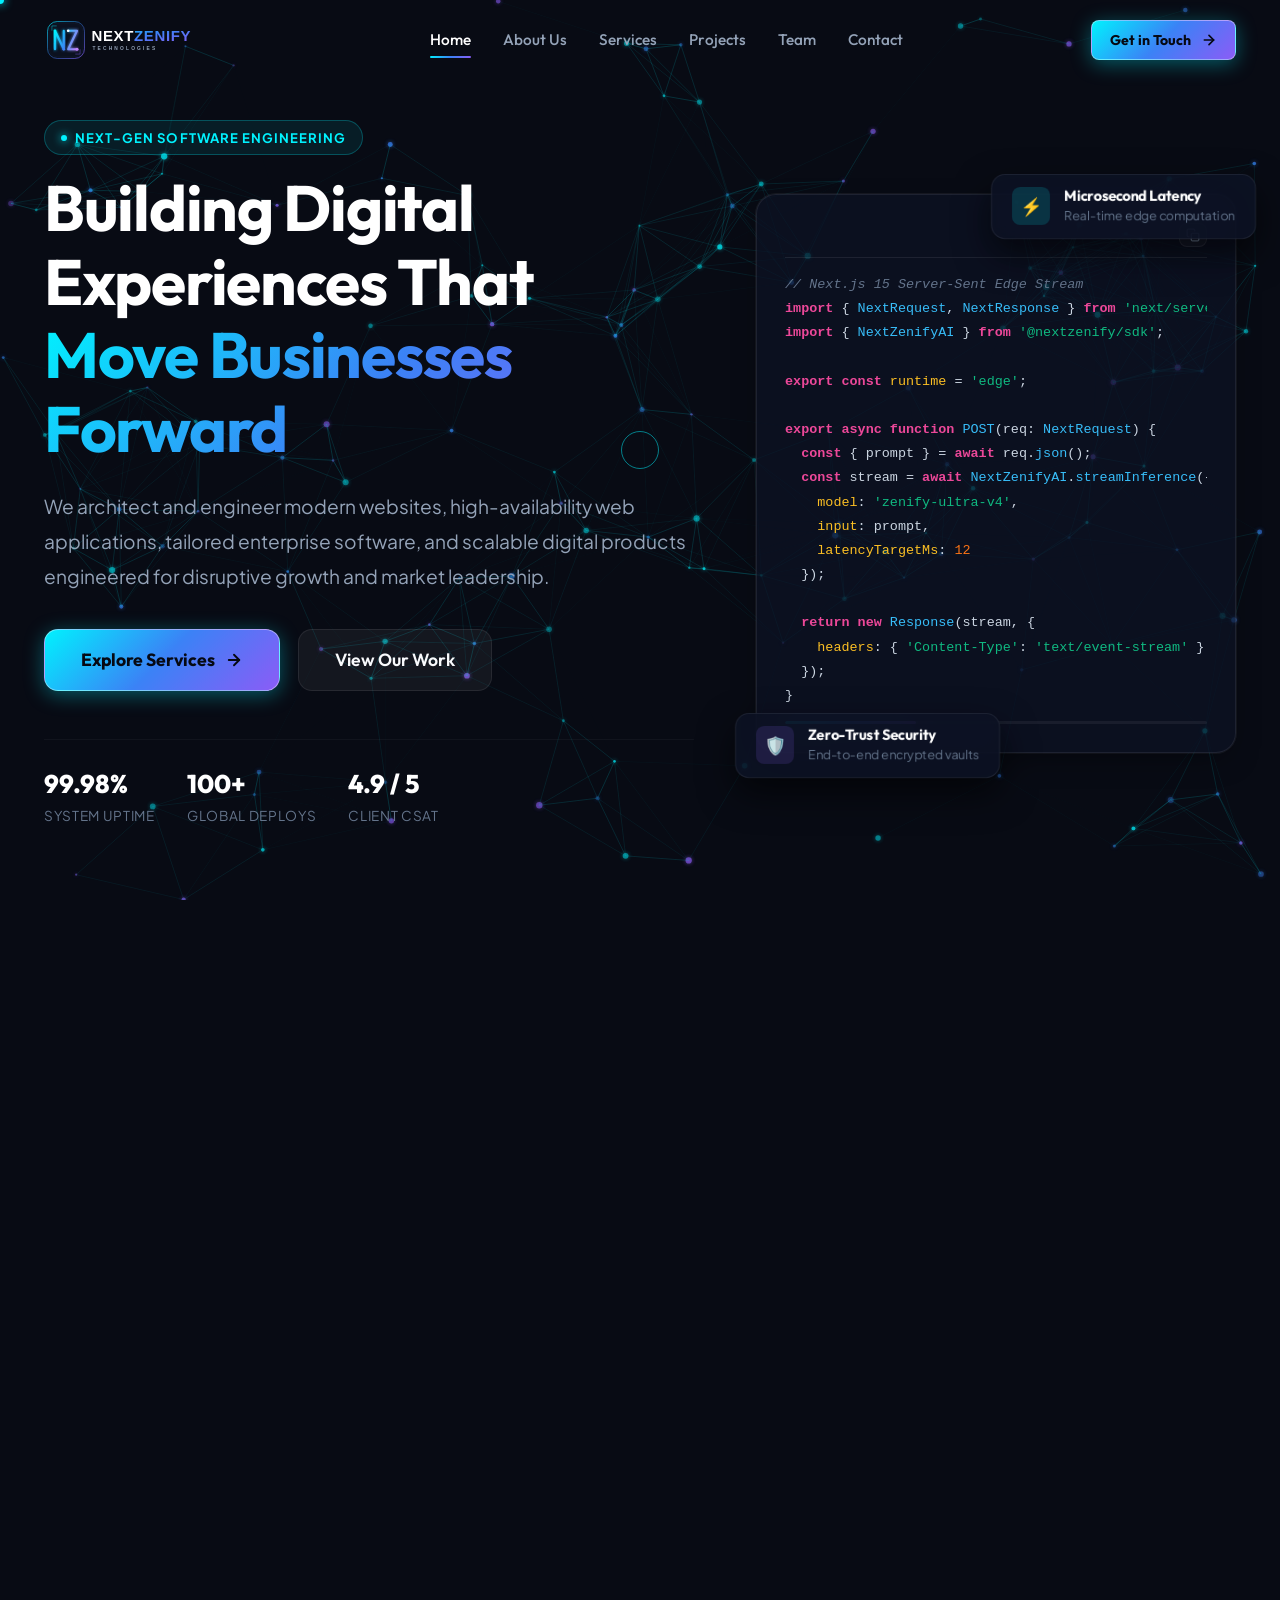
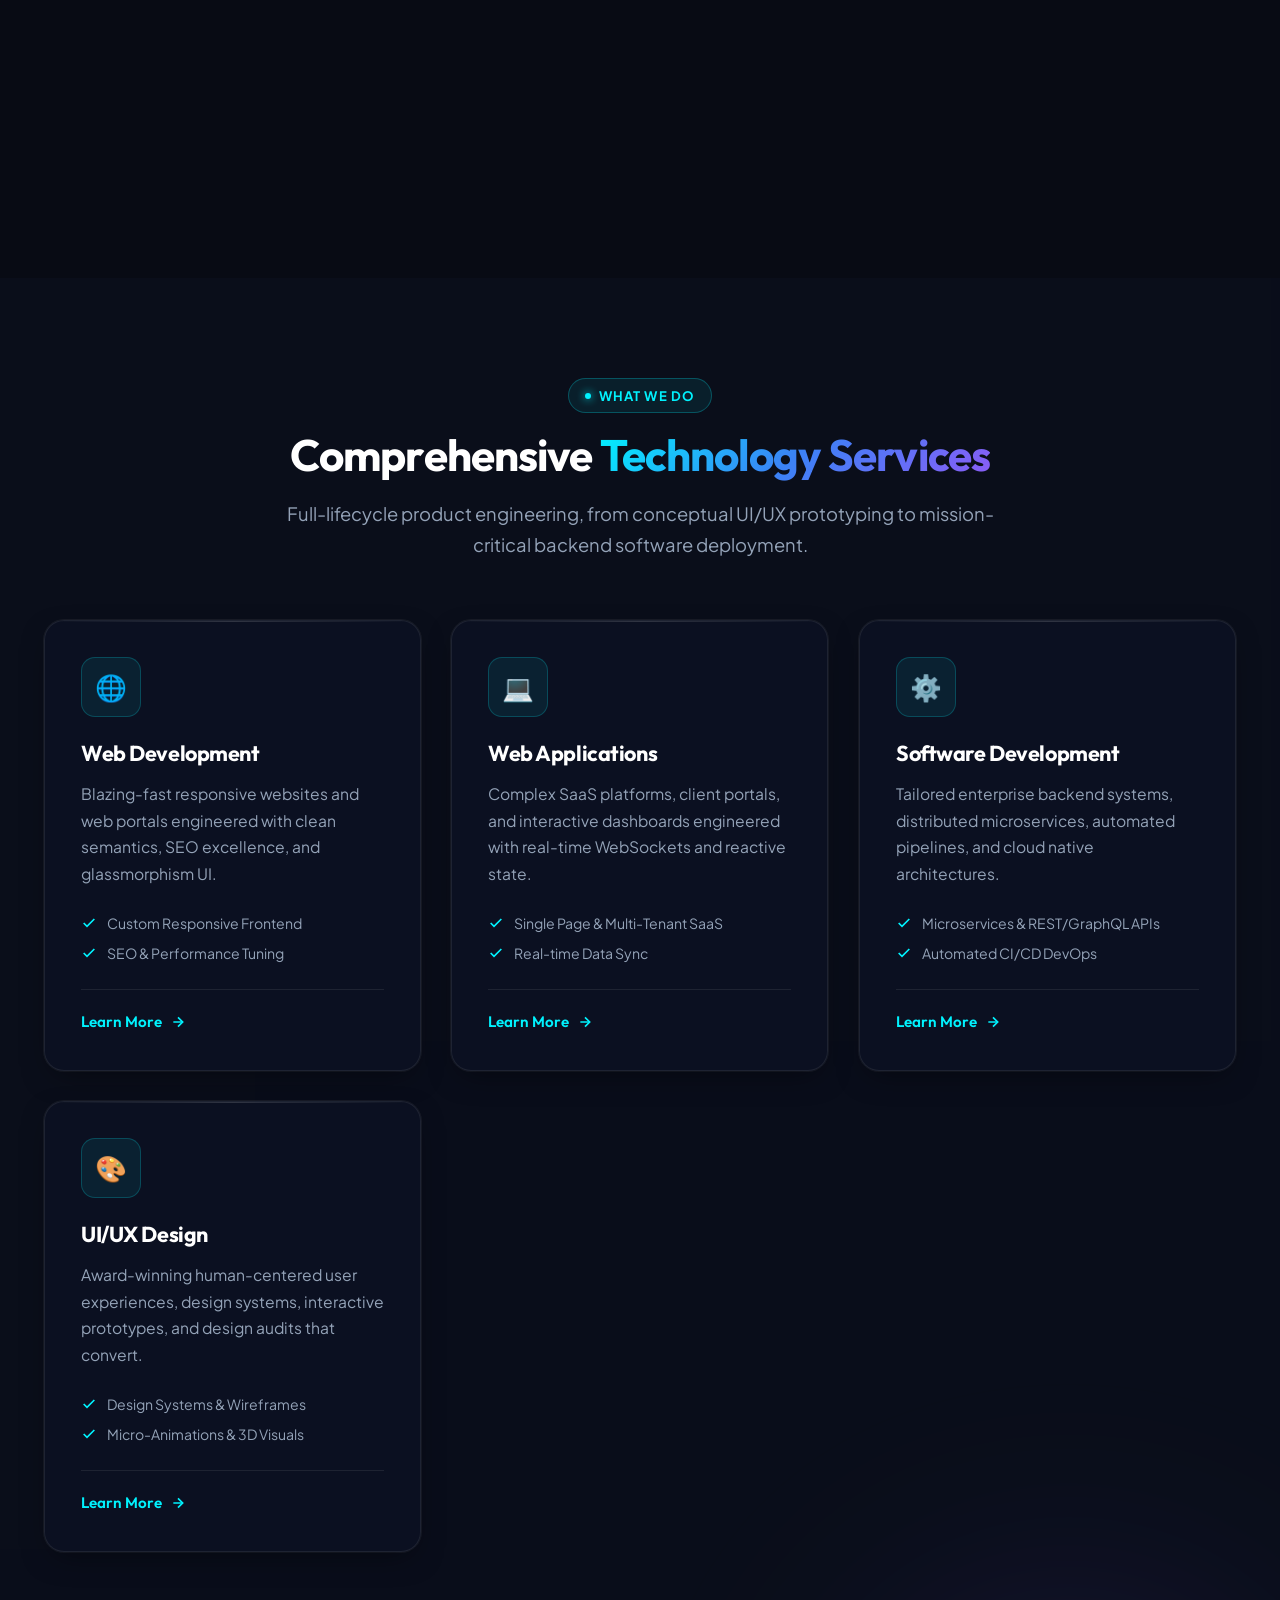
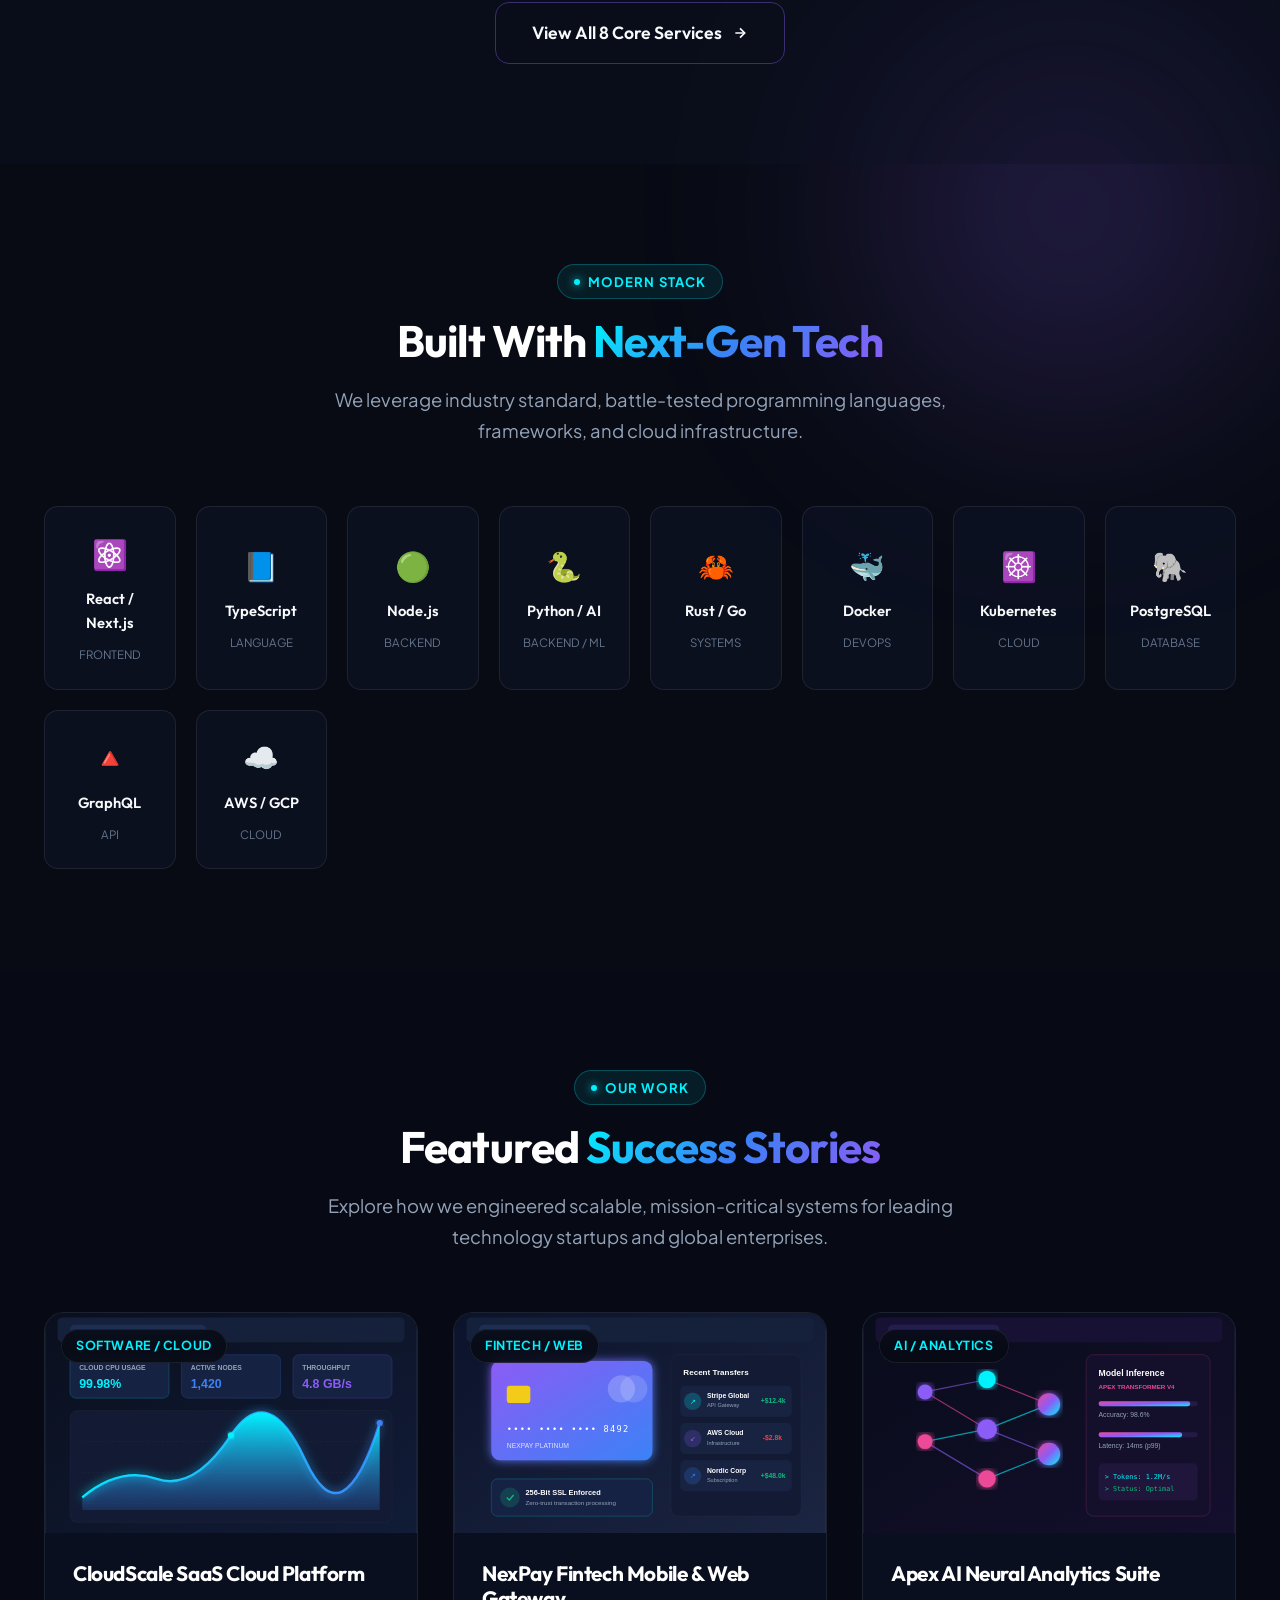
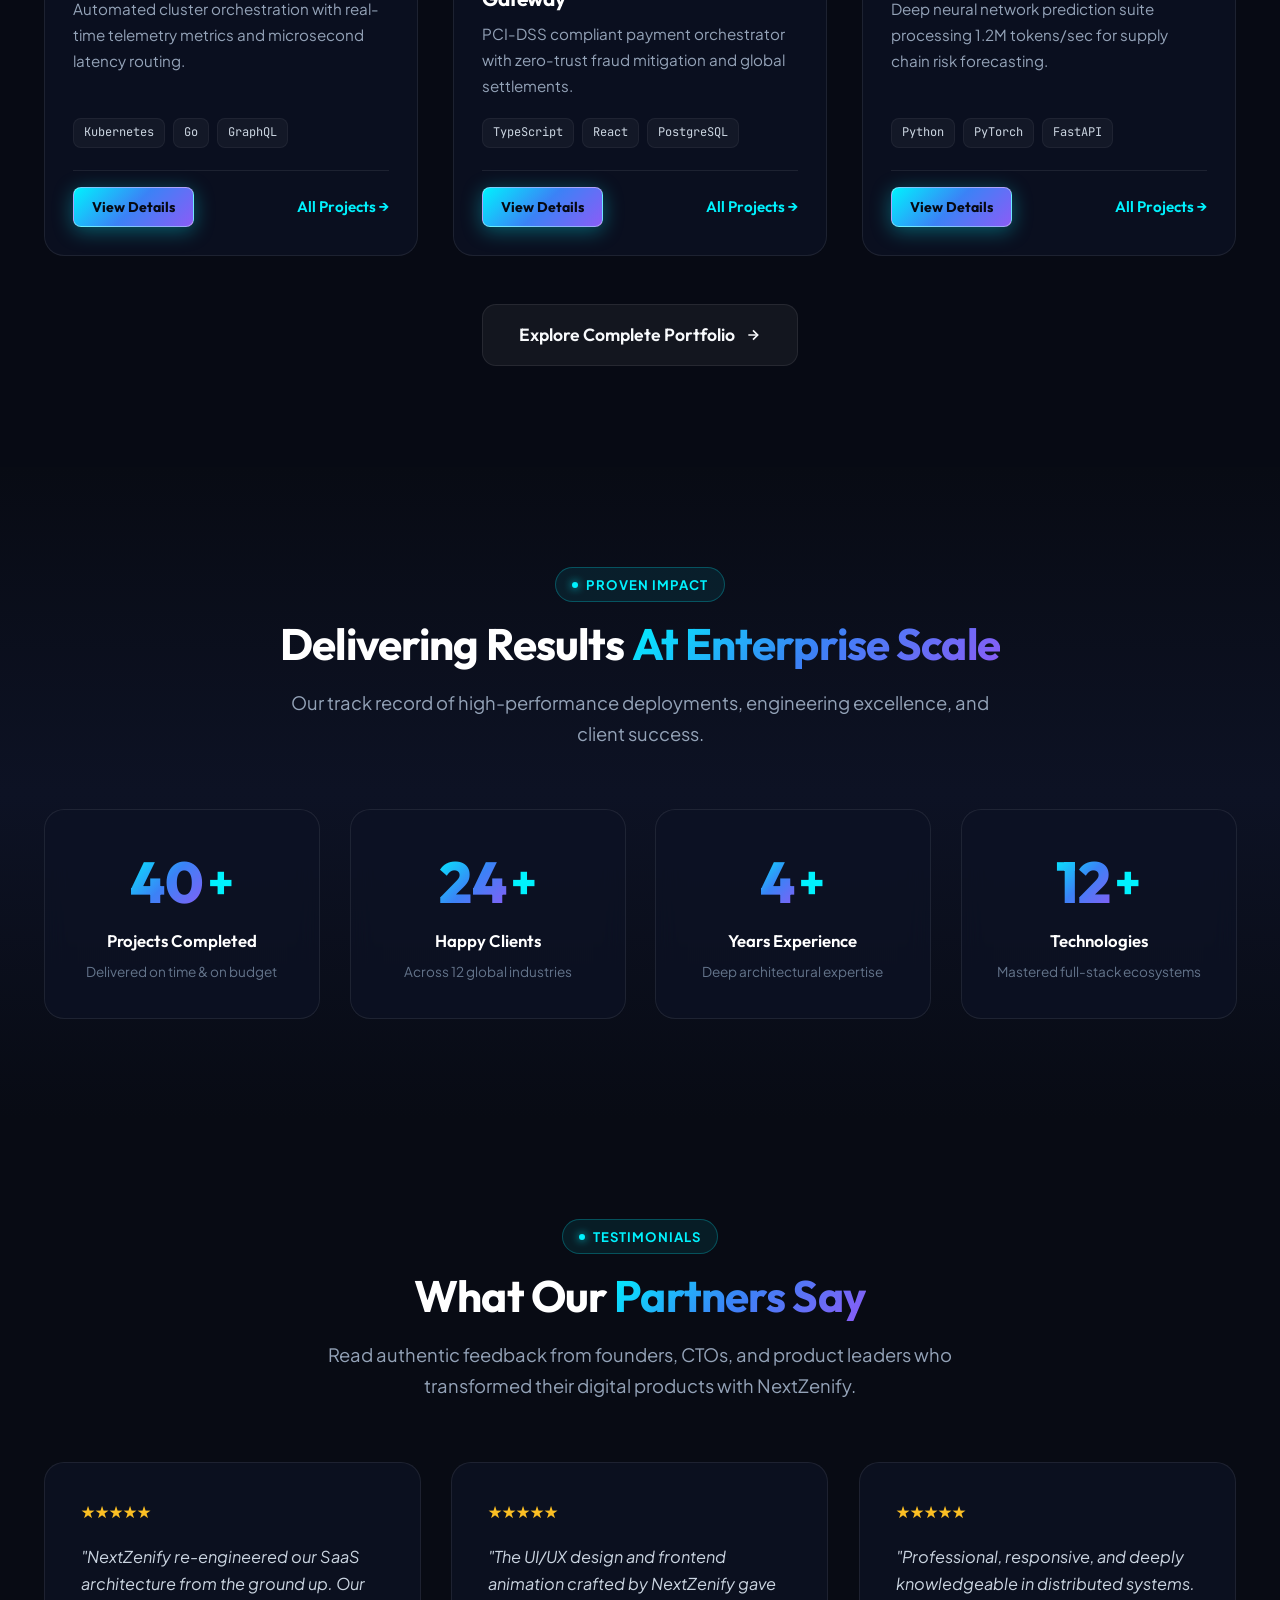
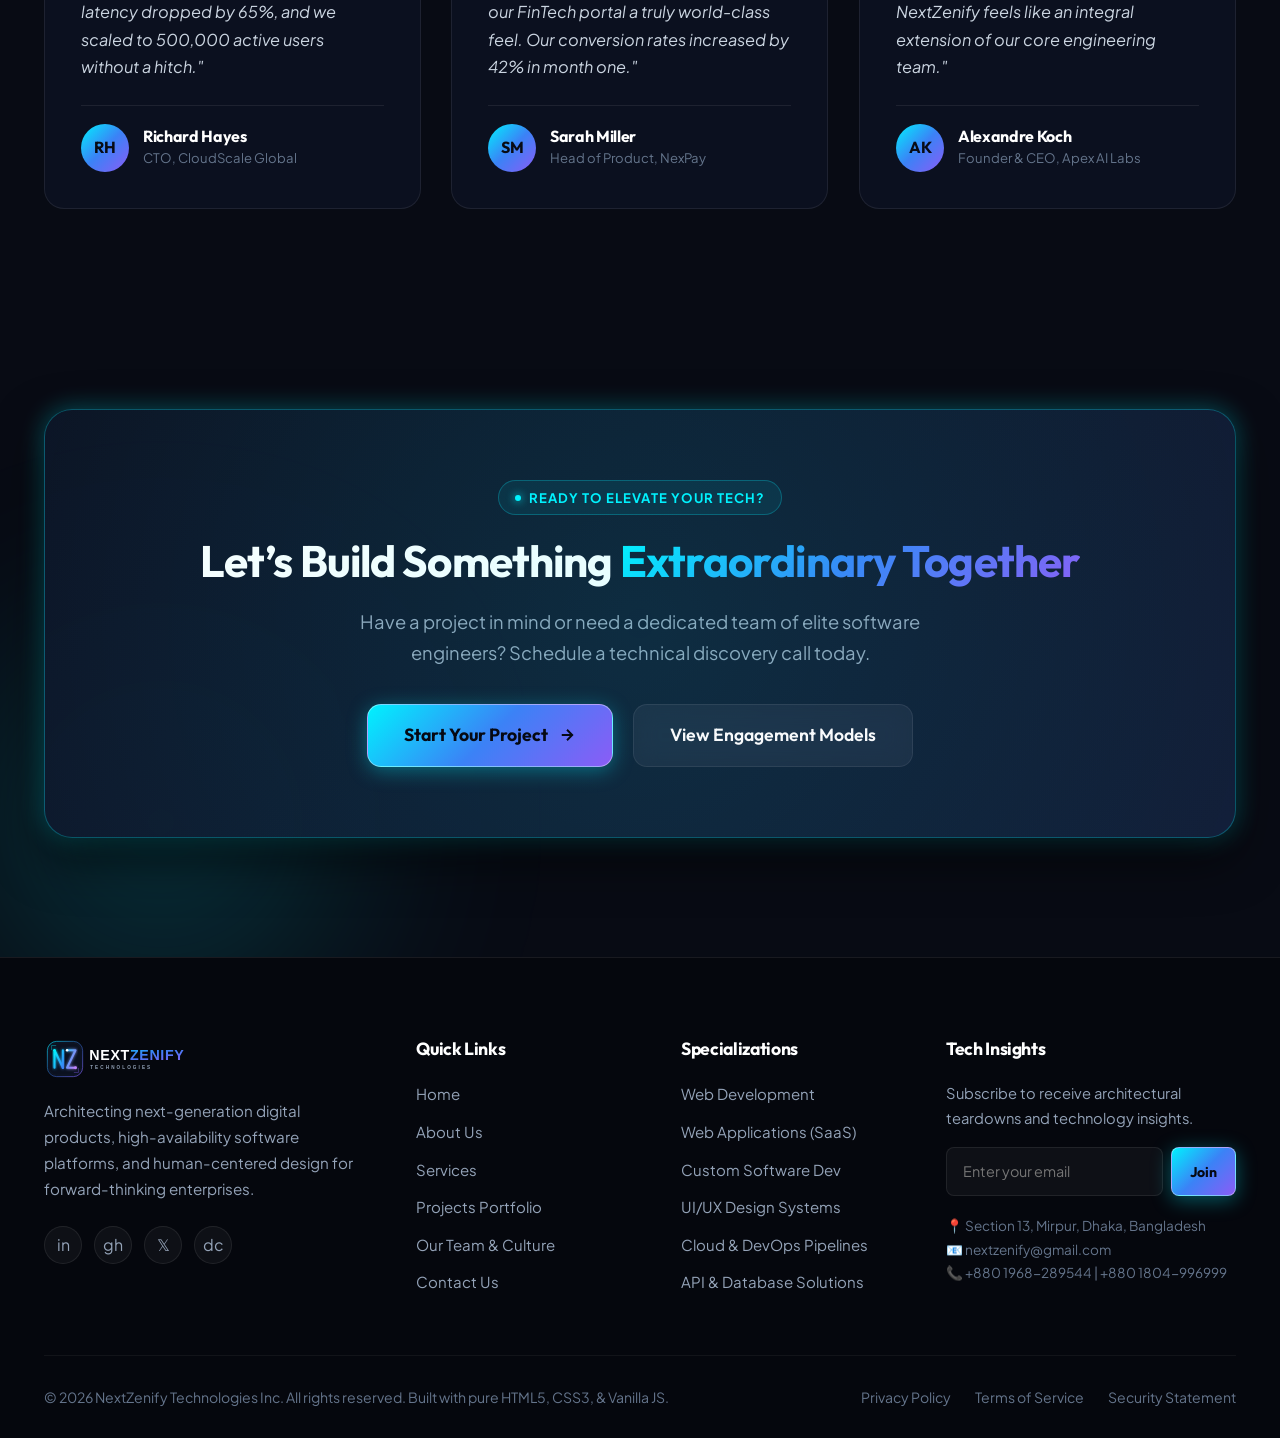
==== index.html @ e0ff606f "Next Zenify Website" ====
<!DOCTYPE html>
<html lang="en">
<head>
  <meta charset="UTF-8" />
  <meta name="viewport" content="width=device-width, initial-scale=1.0" />
  <title>NextZenify Technologies | Modern Software, Web &amp; Digital Solutions</title>
  <meta name="description" content="NextZenify Technologies builds high-performance web applications, enterprise software solutions, scalable cloud architectures, and digital experiences that move businesses forward." />
  <meta name="keywords" content="software company, web development, enterprise software, UI UX design, cloud solutions, full stack, digital products" />
  <meta name="author" content="NextZenify Technologies" />

  <!-- Open Graph / Social Meta -->
  <meta property="og:type" content="website" />
  <meta property="og:title" content="NextZenify Technologies | Building Digital Experiences That Move Businesses Forward" />
  <meta property="og:description" content="Custom software engineering, modern web apps, and enterprise digital solutions designed for high growth." />
  <meta property="og:image" content="images/logo/logo.svg" />

  <!-- Favicon -->
  <link rel="icon" type="image/svg+xml" href="images/logo/favicon.svg" />

  <!-- Google Fonts: Outfit, Plus Jakarta Sans & JetBrains Mono -->
  <link rel="preconnect" href="https://fonts.googleapis.com" />
  <link rel="preconnect" href="https://fonts.gstatic.com" crossorigin />
  <link href="https://fonts.googleapis.com/css2?family=JetBrains+Mono:wght@400;600;700&family=Outfit:wght@400;500;600;700;800;900&family=Plus+Jakarta+Sans:wght@300;400;500;600;700&display=swap" rel="stylesheet" />

  <!-- Stylesheets -->
  <link rel="stylesheet" href="css/style.css" />
  <link rel="stylesheet" href="css/animations.css" />
  <link rel="stylesheet" href="css/responsive.css" />
</head>
<body>

  <!-- Global Page Preloader -->
  <div id="page-preloader">
    <div class="loader-brand">
      <img src="images/logo/favicon.svg" alt="NextZenify" class="loader-logo" />
      <div class="loader-text">NEXT<span class="text-cyan">ZENIFY</span></div>
      <div class="loader-bar-container">
        <div class="loader-bar-fill"></div>
      </div>
    </div>
  </div>

  <!-- Background Animated Canvas & Ambient Light Blobs -->
  <canvas id="bg-canvas"></canvas>
  <div class="bg-ambient-blob blob-1"></div>
  <div class="bg-ambient-blob blob-2"></div>
  <div class="bg-ambient-blob blob-3"></div>

  <!-- Sticky Navbar -->
  <header class="navbar" id="navbar">
    <div class="container nav-container">
      <a href="index.html" class="nav-brand" aria-label="NextZenify Technologies Home">
        <img src="images/logo/logo.svg" alt="NextZenify Technologies Logo" />
      </a>

      <nav class="nav-links" aria-label="Main Navigation">
        <a href="index.html" class="nav-link active">Home</a>
        <a href="about.html" class="nav-link">About Us</a>
        <a href="services.html" class="nav-link">Services</a>
        <a href="projects.html" class="nav-link">Projects</a>
        <a href="team.html" class="nav-link">Team</a>
        <a href="contact.html" class="nav-link">Contact</a>
      </nav>

      <div class="nav-cta">
        <a href="contact.html" class="btn btn-primary btn-sm">
          <span>Get in Touch</span>
          <svg class="icon-arrow" width="16" height="16" viewBox="0 0 24 24" fill="none" stroke="currentColor" stroke-width="2.5" stroke-linecap="round" stroke-linejoin="round">
            <line x1="5" y1="12" x2="19" y2="12"></line>
            <polyline points="12 5 19 12 12 19"></polyline>
          </svg>
        </a>
      </div>

      <!-- Hamburger Button (Mobile) -->
      <button class="nav-hamburger" aria-label="Toggle navigation menu" aria-expanded="false">
        <span></span>
        <span></span>
        <span></span>
      </button>
    </div>
  </header>

  <!-- Mobile Drawer Overlay -->
  <div class="mobile-nav-overlay" aria-hidden="true">
    <nav class="mobile-nav-links">
      <a href="index.html" class="mobile-nav-link active">Home</a>
      <a href="about.html" class="mobile-nav-link">About Us</a>
      <a href="services.html" class="mobile-nav-link">Services</a>
      <a href="projects.html" class="mobile-nav-link">Projects</a>
      <a href="team.html" class="mobile-nav-link">Team</a>
      <a href="contact.html" class="mobile-nav-link">Contact</a>
      <a href="contact.html" class="btn btn-primary" style="margin-top: 20px;">Get Started</a>
    </nav>
  </div>

  <main>
    <!-- HERO SECTION -->
    <section class="hero">
      <div class="container hero-grid">
        <div class="hero-content reveal-left">
          <div class="badge-tag">NEXT-GEN SOFTWARE ENGINEERING</div>
          <h1 class="hero-title">
            Building Digital Experiences That <span class="text-gradient">Move Businesses Forward</span>
          </h1>
          <p class="hero-desc">
            We architect and engineer modern websites, high-availability web applications, tailored enterprise software, and scalable digital products engineered for disruptive growth and market leadership.
          </p>
          <div class="hero-actions">
            <a href="services.html" class="btn btn-primary btn-lg">
              <span>Explore Services</span>
              <svg class="icon-arrow" width="18" height="18" viewBox="0 0 24 24" fill="none" stroke="currentColor" stroke-width="2.5" stroke-linecap="round" stroke-linejoin="round">
                <line x1="5" y1="12" x2="19" y2="12"></line>
                <polyline points="12 5 19 12 12 19"></polyline>
              </svg>
            </a>
            <a href="projects.html" class="btn btn-secondary btn-lg">
              <span>View Our Work</span>
            </a>
          </div>

          <div class="hero-trust-metrics">
            <div class="trust-item">
              <span class="trust-num">99.98%</span>
              <span class="trust-label">System Uptime</span>
            </div>
            <div class="trust-item">
              <span class="trust-num">100+</span>
              <span class="trust-label">Global Deploys</span>
            </div>
            <div class="trust-item">
              <span class="trust-num">4.9 / 5</span>
              <span class="trust-label">Client CSAT</span>
            </div>
          </div>
        </div>

        <!-- Hero Visual (Interactive Terminal Hologram & Floating Badges) -->
        <div class="hero-visual reveal-right">
          <div class="floating-badge floating-badge-1 tilt-card">
            <div class="badge-icon cyan">⚡</div>
            <div class="badge-info">
              <h5>Microsecond Latency</h5>
              <p>Real-time edge computation</p>
            </div>
          </div>

          <div class="hero-card-container tilt-card code-box-container" id="hero-code-box">
            <div class="tilt-inner">
              <div class="terminal-header">
                <div class="terminal-actions">
                  <button class="code-copy-btn" id="code-copy-btn" title="Copy code" aria-label="Copy Code">
                    <svg width="14" height="14" viewBox="0 0 24 24" fill="none" stroke="currentColor" stroke-width="2" stroke-linecap="round" stroke-linejoin="round"><rect x="9" y="9" width="13" height="13" rx="2" ry="2"></rect><path d="M5 15H4a2 2 0 0 1-2-2V4a2 2 0 0 1 2-2h9a2 2 0 0 1 2 2v1"></path></svg>
                  </button>
                </div>
              </div>

              <!-- Dynamic Code Block Viewport -->
              <div class="code-viewport">
                <pre class="code-block" id="dynamic-code-block"><code><span class="code-comment">// Next.js 15 Server-Sent Edge Stream</span>
<span class="code-keyword">import</span> { <span class="code-func">NextRequest</span>, <span class="code-func">NextResponse</span> } <span class="code-keyword">from</span> <span class="code-string">'next/server'</span>;
<span class="code-keyword">import</span> { <span class="code-func">NextZenifyAI</span> } <span class="code-keyword">from</span> <span class="code-string">'@nextzenify/sdk'</span>;

<span class="code-keyword">export const</span> <span class="code-prop">runtime</span> = <span class="code-string">'edge'</span>;

<span class="code-keyword">export async function</span> <span class="code-func">POST</span>(req: <span class="code-func">NextRequest</span>) {
  <span class="code-keyword">const</span> { prompt } = <span class="code-keyword">await</span> req.<span class="code-func">json</span>();
  <span class="code-keyword">const</span> stream = <span class="code-keyword">await</span> <span class="code-func">NextZenifyAI</span>.<span class="code-func">streamInference</span>({
    <span class="code-prop">model</span>: <span class="code-string">'zenify-ultra-v4'</span>,
    <span class="code-prop">input</span>: prompt,
    <span class="code-prop">latencyTargetMs</span>: <span class="code-number">12</span>
  });

  <span class="code-keyword">return new</span> <span class="code-func">Response</span>(stream, {
    <span class="code-prop">headers</span>: { <span class="code-string">'Content-Type'</span>: <span class="code-string">'text/event-stream'</span> }
  });
}</code></pre>
              </div>

              <!-- 10-Second Auto-Cycle Progress Indicator -->
              <div class="code-progress-track">
                <div class="code-progress-bar" id="code-progress-bar"></div>
              </div>
            </div>
          </div>

          <div class="floating-badge floating-badge-2 tilt-card">
            <div class="badge-icon purple">🛡️</div>
            <div class="badge-info">
              <h5>Zero-Trust Security</h5>
              <p>End-to-end encrypted vaults</p>
            </div>
          </div>
        </div>
      </div>
    </section>

    <!-- BRAND TICKER / TRUSTED BY -->
    <section class="brand-ticker-section" aria-label="Companies that trust us">
      <div class="container" style="margin-bottom: 14px;">
        <p style="text-align: center; font-size: 0.85rem; text-transform: uppercase; letter-spacing: 2px; color: var(--text-muted);">
          POWERING NEXT-GENERATION ENTERPRISES WORLDWIDE
        </p>
      </div>
      <div class="ticker-wrap">
        <div class="ticker-track">
          <div class="ticker-item">🔷 VERTEX CLOUD</div>
          <div class="ticker-item">🚀 AEROVATECH</div>
          <div class="ticker-item">🌐 OMNIPAY GLOBAL</div>
          <div class="ticker-item">🛡️ CYBERSHIELD SEC</div>
          <div class="ticker-item">⚡ QUANTUM LABS</div>
          <div class="ticker-item">🧬 BIOMEDICAL X</div>
          <div class="ticker-item">✨ LUMINA FINTECH</div>
          <div class="ticker-item">🔷 VERTEX CLOUD</div>
          <div class="ticker-item">🚀 AEROVATECH</div>
          <div class="ticker-item">🌐 OMNIPAY GLOBAL</div>
          <div class="ticker-item">🛡️ CYBERSHIELD SEC</div>
          <div class="ticker-item">⚡ QUANTUM LABS</div>
        </div>
      </div>
    </section>

    <!-- COMPANY INTRODUCTION & MISSION -->
    <section class="section">
      <div class="container">
        <div class="section-header reveal">
          <div class="badge-tag">WHO WE ARE</div>
          <h2 class="section-title">Engineered For Precision, <span class="text-gradient">Designed For Impact</span></h2>
          <p class="section-subtitle">
            At NextZenify Technologies, we bridge the gap between complex software engineering and intuitive user experiences. We empower organizations with bespoke digital architecture.
          </p>
        </div>

        <div class="features-grid">
          <div class="feature-box reveal delay-100 tilt-card">
            <div class="feature-number">01</div>
            <div class="feature-icon">💎</div>
            <h3>Modern Architecture</h3>
            <p>We build decoupled, cloud-native software architectures that scale effortlessly from thousands to millions of concurrent users.</p>
          </div>

          <div class="feature-box reveal delay-200 tilt-card">
            <div class="feature-number">02</div>
            <div class="feature-icon">⚡</div>
            <h3>Uncompromising Speed</h3>
            <p>Every line of code and database query is tuned for maximum throughput, low latency, and instantaneous responsiveness.</p>
          </div>

          <div class="feature-box reveal delay-300 tilt-card">
            <div class="feature-number">03</div>
            <div class="feature-icon">🔒</div>
            <h3>Enterprise Security</h3>
            <p>From SOC2 readiness to end-to-end cryptographic safeguards, your company data and user privacy remain locked in ironclad vaults.</p>
          </div>
        </div>
      </div>
    </section>

    <!-- SERVICES PREVIEW SECTION -->
    <section class="section" style="background: rgba(13, 18, 36, 0.4);">
      <div class="container">
        <div class="section-header reveal">
          <div class="badge-tag">WHAT WE DO</div>
          <h2 class="section-title">Comprehensive <span class="text-gradient">Technology Services</span></h2>
          <p class="section-subtitle">
            Full-lifecycle product engineering, from conceptual UI/UX prototyping to mission-critical backend software deployment.
          </p>
        </div>

        <div class="services-grid">
          <!-- Service 1 -->
          <div class="glass-card service-card reveal delay-100 tilt-card">
            <div>
              <div class="service-icon-wrap">🌐</div>
              <h3 class="service-title">Web Development</h3>
              <p class="service-desc">Blazing-fast responsive websites and web portals engineered with clean semantics, SEO excellence, and glassmorphism UI.</p>
              <ul class="service-features">
                <li class="service-feature-item">
                  <svg width="16" height="16" viewBox="0 0 24 24" fill="none" stroke="currentColor" stroke-width="2.5"><polyline points="20 6 9 17 4 12"></polyline></svg>
                  Custom Responsive Frontend
                </li>
                <li class="service-feature-item">
                  <svg width="16" height="16" viewBox="0 0 24 24" fill="none" stroke="currentColor" stroke-width="2.5"><polyline points="20 6 9 17 4 12"></polyline></svg>
                  SEO &amp; Performance Tuning
                </li>
              </ul>
            </div>
            <div class="service-footer">
              <a href="services.html" class="link-learn-more">
                <span>Learn More</span>
                <svg width="16" height="16" viewBox="0 0 24 24" fill="none" stroke="currentColor" stroke-width="2.5"><line x1="5" y1="12" x2="19" y2="12"></line><polyline points="12 5 19 12 12 19"></polyline></svg>
              </a>
            </div>
          </div>

          <!-- Service 2 -->
          <div class="glass-card service-card reveal delay-200 tilt-card">
            <div>
              <div class="service-icon-wrap">💻</div>
              <h3 class="service-title">Web Applications</h3>
              <p class="service-desc">Complex SaaS platforms, client portals, and interactive dashboards engineered with real-time WebSockets and reactive state.</p>
              <ul class="service-features">
                <li class="service-feature-item">
                  <svg width="16" height="16" viewBox="0 0 24 24" fill="none" stroke="currentColor" stroke-width="2.5"><polyline points="20 6 9 17 4 12"></polyline></svg>
                  Single Page &amp; Multi-Tenant SaaS
                </li>
                <li class="service-feature-item">
                  <svg width="16" height="16" viewBox="0 0 24 24" fill="none" stroke="currentColor" stroke-width="2.5"><polyline points="20 6 9 17 4 12"></polyline></svg>
                  Real-time Data Sync
                </li>
              </ul>
            </div>
            <div class="service-footer">
              <a href="services.html" class="link-learn-more">
                <span>Learn More</span>
                <svg width="16" height="16" viewBox="0 0 24 24" fill="none" stroke="currentColor" stroke-width="2.5"><line x1="5" y1="12" x2="19" y2="12"></line><polyline points="12 5 19 12 12 19"></polyline></svg>
              </a>
            </div>
          </div>

          <!-- Service 3 -->
          <div class="glass-card service-card reveal delay-300 tilt-card">
            <div>
              <div class="service-icon-wrap">⚙️</div>
              <h3 class="service-title">Software Development</h3>
              <p class="service-desc">Tailored enterprise backend systems, distributed microservices, automated pipelines, and cloud native architectures.</p>
              <ul class="service-features">
                <li class="service-feature-item">
                  <svg width="16" height="16" viewBox="0 0 24 24" fill="none" stroke="currentColor" stroke-width="2.5"><polyline points="20 6 9 17 4 12"></polyline></svg>
                  Microservices &amp; REST/GraphQL APIs
                </li>
                <li class="service-feature-item">
                  <svg width="16" height="16" viewBox="0 0 24 24" fill="none" stroke="currentColor" stroke-width="2.5"><polyline points="20 6 9 17 4 12"></polyline></svg>
                  Automated CI/CD DevOps
                </li>
              </ul>
            </div>
            <div class="service-footer">
              <a href="services.html" class="link-learn-more">
                <span>Learn More</span>
                <svg width="16" height="16" viewBox="0 0 24 24" fill="none" stroke="currentColor" stroke-width="2.5"><line x1="5" y1="12" x2="19" y2="12"></line><polyline points="12 5 19 12 12 19"></polyline></svg>
              </a>
            </div>
          </div>

          <!-- Service 4 -->
          <div class="glass-card service-card reveal delay-400 tilt-card">
            <div>
              <div class="service-icon-wrap">🎨</div>
              <h3 class="service-title">UI/UX Design</h3>
              <p class="service-desc">Award-winning human-centered user experiences, design systems, interactive prototypes, and design audits that convert.</p>
              <ul class="service-features">
                <li class="service-feature-item">
                  <svg width="16" height="16" viewBox="0 0 24 24" fill="none" stroke="currentColor" stroke-width="2.5"><polyline points="20 6 9 17 4 12"></polyline></svg>
                  Design Systems &amp; Wireframes
                </li>
                <li class="service-feature-item">
                  <svg width="16" height="16" viewBox="0 0 24 24" fill="none" stroke="currentColor" stroke-width="2.5"><polyline points="20 6 9 17 4 12"></polyline></svg>
                  Micro-Animations &amp; 3D Visuals
                </li>
              </ul>
            </div>
            <div class="service-footer">
              <a href="services.html" class="link-learn-more">
                <span>Learn More</span>
                <svg width="16" height="16" viewBox="0 0 24 24" fill="none" stroke="currentColor" stroke-width="2.5"><line x1="5" y1="12" x2="19" y2="12"></line><polyline points="12 5 19 12 12 19"></polyline></svg>
              </a>
            </div>
          </div>
        </div>

        <div style="text-align: center; margin-top: 50px;" class="reveal">
          <a href="services.html" class="btn btn-outline btn-lg">
            <span>View All 8 Core Services</span>
            <svg class="icon-arrow" width="16" height="16" viewBox="0 0 24 24" fill="none" stroke="currentColor" stroke-width="2.5"><line x1="5" y1="12" x2="19" y2="12"></line><polyline points="12 5 19 12 12 19"></polyline></svg>
          </a>
        </div>
      </div>
    </section>

    <!-- TECHNOLOGIES SECTION -->
    <section class="section">
      <div class="container">
        <div class="section-header reveal">
          <div class="badge-tag">MODERN STACK</div>
          <h2 class="section-title">Built With <span class="text-gradient">Next-Gen Tech</span></h2>
          <p class="section-subtitle">
            We leverage industry standard, battle-tested programming languages, frameworks, and cloud infrastructure.
          </p>
        </div>

        <div class="tech-grid reveal">
          <div class="tech-card">
            <div class="tech-icon" style="color: #00f2fe; font-size: 1.8rem;">⚛️</div>
            <div class="tech-name">React / Next.js</div>
            <div class="tech-type">Frontend</div>
          </div>
          <div class="tech-card">
            <div class="tech-icon" style="color: #38bdf8; font-size: 1.8rem;">📘</div>
            <div class="tech-name">TypeScript</div>
            <div class="tech-type">Language</div>
          </div>
          <div class="tech-card">
            <div class="tech-icon" style="color: #10b981; font-size: 1.8rem;">🟢</div>
            <div class="tech-name">Node.js</div>
            <div class="tech-type">Backend</div>
          </div>
          <div class="tech-card">
            <div class="tech-icon" style="color: #3b82f6; font-size: 1.8rem;">🐍</div>
            <div class="tech-name">Python / AI</div>
            <div class="tech-type">Backend / ML</div>
          </div>
          <div class="tech-card">
            <div class="tech-icon" style="color: #f59e0b; font-size: 1.8rem;">🦀</div>
            <div class="tech-name">Rust / Go</div>
            <div class="tech-type">Systems</div>
          </div>
          <div class="tech-card">
            <div class="tech-icon" style="color: #38bdf8; font-size: 1.8rem;">🐳</div>
            <div class="tech-name">Docker</div>
            <div class="tech-type">DevOps</div>
          </div>
          <div class="tech-card">
            <div class="tech-icon" style="color: #3b82f6; font-size: 1.8rem;">☸️</div>
            <div class="tech-name">Kubernetes</div>
            <div class="tech-type">Cloud</div>
          </div>
          <div class="tech-card">
            <div class="tech-icon" style="color: #a855f7; font-size: 1.8rem;">🐘</div>
            <div class="tech-name">PostgreSQL</div>
            <div class="tech-type">Database</div>
          </div>
          <div class="tech-card">
            <div class="tech-icon" style="color: #ec4899; font-size: 1.8rem;">🔺</div>
            <div class="tech-name">GraphQL</div>
            <div class="tech-type">API</div>
          </div>
          <div class="tech-card">
            <div class="tech-icon" style="color: #f97316; font-size: 1.8rem;">☁️</div>
            <div class="tech-name">AWS / GCP</div>
            <div class="tech-type">Cloud</div>
          </div>
        </div>
      </div>
    </section>

    <!-- FEATURED PROJECTS SHOWCASE -->
    <section class="section" style="background: rgba(8, 11, 20, 0.6);">
      <div class="container">
        <div class="section-header reveal">
          <div class="badge-tag">OUR WORK</div>
          <h2 class="section-title">Featured <span class="text-gradient">Success Stories</span></h2>
          <p class="section-subtitle">
            Explore how we engineered scalable, mission-critical systems for leading technology startups and global enterprises.
          </p>
        </div>

        <div class="projects-grid">
          <!-- Featured Project 1 -->
          <div class="project-card reveal delay-100" data-category="software">
            <div class="project-thumb">
              <span class="project-badge-cat">Software / Cloud</span>
              <img src="images/projects/project-1.svg" alt="CloudScale SaaS Platform" loading="lazy" />
            </div>
            <div class="project-body">
              <h3 class="project-title">CloudScale SaaS Cloud Platform</h3>
              <p class="project-desc">Automated cluster orchestration with real-time telemetry metrics and microsecond latency routing.</p>
              <div class="project-tech-tags">
                <span class="tech-tag">Kubernetes</span>
                <span class="tech-tag">Go</span>
                <span class="tech-tag">GraphQL</span>
              </div>
              <div class="project-actions">
                <a href="#" class="btn btn-sm btn-primary btn-view-project" data-project-id="project-1">View Details</a>
                <a href="projects.html" class="link-learn-more">All Projects &rarr;</a>
              </div>
            </div>
          </div>

          <!-- Featured Project 2 -->
          <div class="project-card reveal delay-200" data-category="web">
            <div class="project-thumb">
              <span class="project-badge-cat">FinTech / Web</span>
              <img src="images/projects/project-2.svg" alt="NexPay Fintech Gateway" loading="lazy" />
            </div>
            <div class="project-body">
              <h3 class="project-title">NexPay Fintech Mobile &amp; Web Gateway</h3>
              <p class="project-desc">PCI-DSS compliant payment orchestrator with zero-trust fraud mitigation and global settlements.</p>
              <div class="project-tech-tags">
                <span class="tech-tag">TypeScript</span>
                <span class="tech-tag">React</span>
                <span class="tech-tag">PostgreSQL</span>
              </div>
              <div class="project-actions">
                <a href="#" class="btn btn-sm btn-primary btn-view-project" data-project-id="project-2">View Details</a>
                <a href="projects.html" class="link-learn-more">All Projects &rarr;</a>
              </div>
            </div>
          </div>

          <!-- Featured Project 3 -->
          <div class="project-card reveal delay-300" data-category="software">
            <div class="project-thumb">
              <span class="project-badge-cat">AI / Analytics</span>
              <img src="images/projects/project-3.svg" alt="Apex AI Neural Analytics" loading="lazy" />
            </div>
            <div class="project-body">
              <h3 class="project-title">Apex AI Neural Analytics Suite</h3>
              <p class="project-desc">Deep neural network prediction suite processing 1.2M tokens/sec for supply chain risk forecasting.</p>
              <div class="project-tech-tags">
                <span class="tech-tag">Python</span>
                <span class="tech-tag">PyTorch</span>
                <span class="tech-tag">FastAPI</span>
              </div>
              <div class="project-actions">
                <a href="#" class="btn btn-sm btn-primary btn-view-project" data-project-id="project-3">View Details</a>
                <a href="projects.html" class="link-learn-more">All Projects &rarr;</a>
              </div>
            </div>
          </div>
        </div>

        <div style="text-align: center; margin-top: 48px;" class="reveal">
          <a href="projects.html" class="btn btn-secondary btn-lg">
            <span>Explore Complete Portfolio</span>
            <svg class="icon-arrow" width="16" height="16" viewBox="0 0 24 24" fill="none" stroke="currentColor" stroke-width="2.5"><line x1="5" y1="12" x2="19" y2="12"></line><polyline points="12 5 19 12 12 19"></polyline></svg>
          </a>
        </div>
      </div>
    </section>

    <!-- ANIMATED STATISTICS SECTION -->
    <section class="section stats-section">
      <div class="container">
        <div class="section-header reveal">
          <div class="badge-tag">PROVEN IMPACT</div>
          <h2 class="section-title">Delivering Results <span class="text-gradient">At Enterprise Scale</span></h2>
          <p class="section-subtitle">
            Our track record of high-performance deployments, engineering excellence, and client success.
          </p>
        </div>

        <div class="stats-grid">
          <!-- Stat 1 -->
          <div class="stat-card reveal delay-100">
            <div class="stat-counter-wrap">
              <span class="stat-number" data-target="50">0</span>
              <span class="stat-suffix">+</span>
            </div>
            <div class="stat-label">Projects Completed</div>
            <div class="stat-subtext">Delivered on time &amp; on budget</div>
          </div>

          <!-- Stat 2 -->
          <div class="stat-card reveal delay-200">
            <div class="stat-counter-wrap">
              <span class="stat-number" data-target="30">0</span>
              <span class="stat-suffix">+</span>
            </div>
            <div class="stat-label">Happy Clients</div>
            <div class="stat-subtext">Across 12 global industries</div>
          </div>

          <!-- Stat 3 -->
          <div class="stat-card reveal delay-300">
            <div class="stat-counter-wrap">
              <span class="stat-number" data-target="5">0</span>
              <span class="stat-suffix">+</span>
            </div>
            <div class="stat-label">Years Experience</div>
            <div class="stat-subtext">Deep architectural expertise</div>
          </div>

          <!-- Stat 4 -->
          <div class="stat-card reveal delay-400">
            <div class="stat-counter-wrap">
              <span class="stat-number" data-target="15">0</span>
              <span class="stat-suffix">+</span>
            </div>
            <div class="stat-label">Technologies</div>
            <div class="stat-subtext">Mastered full-stack ecosystems</div>
          </div>
        </div>
      </div>
    </section>

    <!-- CLIENT TESTIMONIALS -->
    <section class="section">
      <div class="container">
        <div class="section-header reveal">
          <div class="badge-tag">TESTIMONIALS</div>
          <h2 class="section-title">What Our <span class="text-gradient">Partners Say</span></h2>
          <p class="section-subtitle">
            Read authentic feedback from founders, CTOs, and product leaders who transformed their digital products with NextZenify.
          </p>
        </div>

        <div class="testimonials-grid">
          <!-- Testimonial 1 -->
          <div class="testimonial-card reveal delay-100 tilt-card">
            <div>
              <div class="stars-rating">★★★★★</div>
              <p class="testimonial-text">
                "NextZenify re-engineered our SaaS architecture from the ground up. Our latency dropped by 65%, and we scaled to 500,000 active users without a hitch."
              </p>
            </div>
            <div class="client-meta">
              <div class="client-avatar">RH</div>
              <div class="client-info">
                <h5>Richard Hayes</h5>
                <p>CTO, CloudScale Global</p>
              </div>
            </div>
          </div>

          <!-- Testimonial 2 -->
          <div class="testimonial-card reveal delay-200 tilt-card">
            <div>
              <div class="stars-rating">★★★★★</div>
              <p class="testimonial-text">
                "The UI/UX design and frontend animation crafted by NextZenify gave our FinTech portal a truly world-class feel. Our conversion rates increased by 42% in month one."
              </p>
            </div>
            <div class="client-meta">
              <div class="client-avatar">SM</div>
              <div class="client-info">
                <h5>Sarah Miller</h5>
                <p>Head of Product, NexPay</p>
              </div>
            </div>
          </div>

          <!-- Testimonial 3 -->
          <div class="testimonial-card reveal delay-300 tilt-card">
            <div>
              <div class="stars-rating">★★★★★</div>
              <p class="testimonial-text">
                "Professional, responsive, and deeply knowledgeable in distributed systems. NextZenify feels like an integral extension of our core engineering team."
              </p>
            </div>
            <div class="client-meta">
              <div class="client-avatar">AK</div>
              <div class="client-info">
                <h5>Alexandre Koch</h5>
                <p>Founder &amp; CEO, Apex AI Labs</p>
              </div>
            </div>
          </div>
        </div>
      </div>
    </section>

    <!-- CALL TO ACTION SECTION -->
    <section class="section" style="padding-bottom: 120px;">
      <div class="container">
        <div class="cta-box reveal">
          <div class="badge-tag" style="margin-bottom: 20px;">READY TO ELEVATE YOUR TECH?</div>
          <h2 class="cta-title">Let’s Build Something <span class="text-gradient">Extraordinary Together</span></h2>
          <p class="cta-desc">
            Have a project in mind or need a dedicated team of elite software engineers? Schedule a technical discovery call today.
          </p>
          <div class="cta-actions">
            <a href="contact.html" class="btn btn-primary btn-lg">
              <span>Start Your Project</span>
              <svg class="icon-arrow" width="18" height="18" viewBox="0 0 24 24" fill="none" stroke="currentColor" stroke-width="2.5"><line x1="5" y1="12" x2="19" y2="12"></line><polyline points="12 5 19 12 12 19"></polyline></svg>
            </a>
            <a href="services.html" class="btn btn-secondary btn-lg">
              <span>View Engagement Models</span>
            </a>
          </div>
        </div>
      </div>
    </section>
  </main>

  <!-- Project Details Modal (Shared) -->
  <div class="modal-overlay" id="project-modal" aria-hidden="true">
    <div class="modal-box">
      <button class="modal-close-btn" aria-label="Close modal">&times;</button>
      <img src="" alt="Project Visual" class="modal-project-img" style="width: 100%; height: 260px; object-fit: cover; border-radius: var(--radius-md); margin-bottom: 24px; background: #0d1527;" />
      <span class="badge-tag modal-project-cat" style="margin-bottom: 10px;">CATEGORY</span>
      <h3 class="modal-project-title" style="margin-bottom: 14px; font-size: 1.7rem;">Project Title</h3>
      <p class="modal-project-desc" style="margin-bottom: 20px; line-height: 1.7;"></p>
      
      <h4 style="margin-bottom: 10px; font-size: 1rem; color: var(--text-highlight);">Technologies Deployed:</h4>
      <div class="modal-project-techs" style="display: flex; flex-wrap: wrap; gap: 8px; margin-bottom: 24px;"></div>

      <div class="modal-project-stats" style="display: grid; grid-template-columns: repeat(3, 1fr); gap: 14px; margin-bottom: 24px;"></div>

      <div style="display: flex; justify-content: space-between; align-items: center; border-top: 1px solid var(--border-glass); padding-top: 20px;">
        <span class="modal-project-client" style="font-size: 0.9rem; color: var(--text-muted);">Client</span>
        <a href="contact.html" class="btn btn-primary btn-sm">Request Similar Build</a>
      </div>
    </div>
  </div>

  <!-- Unified Footer -->
  <footer class="footer">
    <div class="container">
      <div class="footer-grid">
        <!-- Col 1: Brand -->
        <div class="footer-brand">
          <a href="index.html">
            <img src="images/logo/logo.svg" alt="NextZenify Technologies Logo" style="height: 42px;" />
          </a>
          <p>
            Architecting next-generation digital products, high-availability software platforms, and human-centered design for forward-thinking enterprises.
          </p>
          <div class="team-socials" style="justify-content: flex-start;">
            <a href="https://linkedin.com" target="_blank" rel="noopener" class="social-link" aria-label="LinkedIn">in</a>
            <a href="https://github.com" target="_blank" rel="noopener" class="social-link" aria-label="GitHub">gh</a>
            <a href="https://twitter.com" target="_blank" rel="noopener" class="social-link" aria-label="Twitter">𝕏</a>
            <a href="https://discord.com" target="_blank" rel="noopener" class="social-link" aria-label="Discord">dc</a>
          </div>
        </div>

        <!-- Col 2: Navigation -->
        <div class="footer-col">
          <h5>Quick Links</h5>
          <ul class="footer-links">
            <li><a href="index.html">Home</a></li>
            <li><a href="about.html">About Us</a></li>
            <li><a href="services.html">Services</a></li>
            <li><a href="projects.html">Projects Portfolio</a></li>
            <li><a href="team.html">Our Team &amp; Culture</a></li>
            <li><a href="contact.html">Contact Us</a></li>
          </ul>
        </div>

        <!-- Col 3: Services -->
        <div class="footer-col">
          <h5>Specializations</h5>
          <ul class="footer-links">
            <li><a href="services.html">Web Development</a></li>
            <li><a href="services.html">Web Applications (SaaS)</a></li>
            <li><a href="services.html">Custom Software Dev</a></li>
            <li><a href="services.html">UI/UX Design Systems</a></li>
            <li><a href="services.html">Cloud &amp; DevOps Pipelines</a></li>
            <li><a href="services.html">API &amp; Database Solutions</a></li>
          </ul>
        </div>

        <!-- Col 4: Contact & Newsletter -->
        <div class="footer-col footer-newsletter">
          <h5>Tech Insights</h5>
          <p>Subscribe to receive architectural teardowns and technology insights.</p>
          <form class="newsletter-form" onsubmit="event.preventDefault(); alert('Subscribed successfully!');">
            <input type="email" placeholder="Enter your email" class="newsletter-input" required />
            <button type="submit" class="btn btn-primary btn-sm">Join</button>
          </form>
          <div style="margin-top: 18px; font-size: 0.85rem; color: var(--text-muted); line-height: 1.7;">
            📍 Section 13, Mirpur, Dhaka, Bangladesh<br />
            📧 nextzenify@gmail.com<br />
            📞 +880 1968-289544 | +880 1804-996999
          </div>
        </div>
      </div>

      <div class="footer-bottom">
        <div>
          &copy; 2026 NextZenify Technologies Inc. All rights reserved. Built with pure HTML5, CSS3, &amp; Vanilla JS.
        </div>
        <div class="footer-legal-links">
          <a href="#">Privacy Policy</a>
          <a href="#">Terms of Service</a>
          <a href="#">Security Statement</a>
        </div>
      </div>
    </div>
  </footer>

  <!-- Floating Back to Top -->
  <button id="back-to-top" aria-label="Back to top">↑</button>

  <!-- Core Scripts -->
  <script src="js/main.js"></script>
  <script src="js/animations.js"></script>
  <script src="js/projects.js"></script>
</body>
</html>
---- css/style.css ----
/* ==========================================================================
   NEXTZENIFY TECHNOLOGIES - CORE STYLESHEET (STYLE.CSS)
   Pure CSS3 - Dark Futuristic Theme, Glassmorphism, Modern Typography
   ========================================================================== */

/* --------------------------------------------------------------------------
   1. CSS CUSTOM PROPERTIES (DESIGN TOKENS)
   -------------------------------------------------------------------------- */
:root {
  /* Dark Futuristic Palette */
  --bg-primary: #080b14;
  --bg-secondary: #0d1224;
  --bg-tertiary: #131b36;
  --bg-card: rgba(13, 18, 36, 0.72);
  --bg-card-hover: rgba(20, 29, 58, 0.85);
  --bg-glass: rgba(255, 255, 255, 0.03);
  --bg-glass-heavy: rgba(8, 11, 20, 0.85);

  /* Neon & Electric Brand Accents */
  --accent-cyan: #00f2fe;
  --accent-blue: #3b82f6;
  --accent-purple: #8b5cf6;
  --accent-pink: #ec4899;
  --accent-emerald: #10b981;
  --accent-amber: #f59e0b;

  /* Gradients */
  --grad-primary: linear-gradient(135deg, #00f2fe 0%, #3b82f6 50%, #8b5cf6 100%);
  --grad-accent: linear-gradient(135deg, #3b82f6 0%, #8b5cf6 100%);
  --grad-cyber: linear-gradient(135deg, #00f2fe 0%, #3b82f6 100%);
  --grad-glow: radial-gradient(circle, rgba(0, 242, 254, 0.15) 0%, rgba(139, 92, 246, 0.05) 50%, transparent 70%);
  --grad-dark-card: linear-gradient(180deg, rgba(255, 255, 255, 0.05) 0%, rgba(255, 255, 255, 0.01) 100%);

  /* Text & Typography Colors */
  --text-primary: #f8fafc;
  --text-secondary: #94a3b8;
  --text-muted: #64748b;
  --text-highlight: #ffffff;

  /* Borders & Glass Dividers */
  --border-glass: rgba(255, 255, 255, 0.08);
  --border-glass-hover: rgba(0, 242, 254, 0.4);
  --border-glass-active: rgba(139, 92, 246, 0.5);

  /* Shadows & Glows */
  --glow-cyan: 0 0 25px rgba(0, 242, 254, 0.35);
  --glow-blue: 0 0 25px rgba(59, 130, 246, 0.35);
  --glow-purple: 0 0 25px rgba(139, 92, 246, 0.35);
  --shadow-card: 0 10px 30px -10px rgba(0, 0, 0, 0.5), 0 0 0 1px rgba(255, 255, 255, 0.06);
  --shadow-card-hover: 0 20px 40px -15px rgba(0, 0, 0, 0.7), 0 0 30px rgba(0, 242, 254, 0.2), 0 0 0 1px rgba(0, 242, 254, 0.3);

  /* Fonts */
  --font-heading: 'Outfit', -apple-system, BlinkMacSystemFont, 'Segoe UI', Roboto, sans-serif;
  --font-body: 'Plus Jakarta Sans', -apple-system, BlinkMacSystemFont, 'Segoe UI', Roboto, sans-serif;
  --font-mono: 'JetBrains Mono', monospace;

  /* Layout & Spacing */
  --container-max: 1240px;
  --nav-height: 80px;
  --radius-sm: 8px;
  --radius-md: 14px;
  --radius-lg: 20px;
  --radius-xl: 28px;
  --radius-full: 9999px;

  /* Transitions */
  --transition-fast: 0.2s cubic-bezier(0.4, 0, 0.2, 1);
  --transition-normal: 0.35s cubic-bezier(0.4, 0, 0.2, 1);
  --transition-smooth: 0.5s cubic-bezier(0.16, 1, 0.3, 1);
}

/* --------------------------------------------------------------------------
   2. RESET & BASE HTML
   -------------------------------------------------------------------------- */
*, *::before, *::after {
  box-sizing: border-box;
  margin: 0;
  padding: 0;
}

html {
  scroll-behavior: smooth;
  font-size: 16px;
  background-color: var(--bg-primary);
  color: var(--text-primary);
  font-family: var(--font-body);
  line-height: 1.6;
  -webkit-font-smoothing: antialiased;
  -moz-osx-font-smoothing: grayscale;
}

body {
  background-color: var(--bg-primary);
  color: var(--text-primary);
  overflow-x: hidden;
  position: relative;
  min-height: 100vh;
  display: flex;
  flex-direction: column;
}

/* Hide default cursor on desktop when custom cursor is active */
@media (hover: hover) and (pointer: fine) {
  body.has-custom-cursor,
  body.has-custom-cursor a,
  body.has-custom-cursor button,
  body.has-custom-cursor input,
  body.has-custom-cursor textarea,
  body.has-custom-cursor select {
    cursor: none !important;
  }
}

a {
  color: inherit;
  text-decoration: none;
  transition: color var(--transition-fast);
}

ul, ol {
  list-style: none;
}

img, svg {
  display: block;
  max-width: 100%;
  height: auto;
}

button, input, textarea, select {
  font: inherit;
  color: inherit;
  background: none;
  border: none;
  outline: none;
}

button {
  cursor: pointer;
}

/* --------------------------------------------------------------------------
   3. TYPOGRAPHY & HEADINGS
   -------------------------------------------------------------------------- */
h1, h2, h3, h4, h5, h6 {
  font-family: var(--font-heading);
  font-weight: 700;
  line-height: 1.2;
  color: var(--text-highlight);
  letter-spacing: -0.02em;
}

h1 { font-size: clamp(2.4rem, 5vw, 4rem); }
h2 { font-size: clamp(1.8rem, 3.5vw, 2.75rem); }
h3 { font-size: clamp(1.3rem, 2.2vw, 1.85rem); }
h4 { font-size: 1.25rem; }
h5 { font-size: 1.1rem; }
h6 { font-size: 0.95rem; }

p {
  color: var(--text-secondary);
  font-size: 1.05rem;
  line-height: 1.7;
}

.text-gradient {
  background: var(--grad-primary);
  -webkit-background-clip: text;
  background-clip: text;
  -webkit-text-fill-color: transparent;
  display: inline-block;
}

.text-cyan { color: var(--accent-cyan); }
.text-purple { color: var(--accent-purple); }
.text-blue { color: var(--accent-blue); }

.badge-tag {
  display: inline-flex;
  align-items: center;
  gap: 8px;
  padding: 6px 16px;
  background: rgba(0, 242, 254, 0.08);
  border: 1px solid rgba(0, 242, 254, 0.25);
  border-radius: var(--radius-full);
  font-size: 0.82rem;
  font-weight: 700;
  letter-spacing: 0.08em;
  text-transform: uppercase;
  color: var(--accent-cyan);
  margin-bottom: 1rem;
}

.badge-tag::before {
  content: '';
  width: 6px;
  height: 6px;
  background: var(--accent-cyan);
  border-radius: 50%;
  box-shadow: 0 0 8px var(--accent-cyan);
}

/* --------------------------------------------------------------------------
   4. LAYOUT & CONTAINERS
   -------------------------------------------------------------------------- */
.container {
  width: 100%;
  max-width: var(--container-max);
  margin: 0 auto;
  padding: 0 24px;
}

.section {
  padding: 100px 0;
  position: relative;
  z-index: 2;
}

.section-header {
  text-align: center;
  max-width: 720px;
  margin: 0 auto 60px auto;
}

.section-header.text-left {
  text-align: left;
  margin: 0 0 40px 0;
}

.section-title {
  margin-bottom: 16px;
}

.section-subtitle {
  font-size: 1.15rem;
  color: var(--text-secondary);
}

/* --------------------------------------------------------------------------
   5. BUTTONS & INTERACTIVE ELEMENTS
   -------------------------------------------------------------------------- */
.btn {
  display: inline-flex;
  align-items: center;
  justify-content: center;
  gap: 10px;
  padding: 14px 28px;
  border-radius: var(--radius-md);
  font-family: var(--font-heading);
  font-weight: 600;
  font-size: 1rem;
  transition: all var(--transition-normal);
  position: relative;
  overflow: hidden;
  white-space: nowrap;
}

.btn-primary {
  background: var(--grad-primary);
  color: #060913;
  font-weight: 700;
  box-shadow: 0 4px 20px rgba(0, 242, 254, 0.35);
  border: 1px solid rgba(255, 255, 255, 0.4);
}

.btn-primary:hover {
  transform: translateY(-3px);
  box-shadow: 0 8px 30px rgba(0, 242, 254, 0.55);
}

.btn-secondary {
  background: rgba(255, 255, 255, 0.05);
  color: var(--text-primary);
  border: 1px solid var(--border-glass);
  backdrop-filter: blur(12px);
}

.btn-secondary:hover {
  background: rgba(255, 255, 255, 0.1);
  border-color: rgba(0, 242, 254, 0.4);
  transform: translateY(-3px);
  color: var(--accent-cyan);
  box-shadow: var(--glow-cyan);
}

.btn-outline {
  background: transparent;
  color: var(--text-primary);
  border: 1px solid rgba(139, 92, 246, 0.4);
}

.btn-outline:hover {
  background: rgba(139, 92, 246, 0.15);
  border-color: var(--accent-purple);
  box-shadow: var(--glow-purple);
  transform: translateY(-2px);
}

.btn-sm {
  padding: 8px 18px;
  font-size: 0.88rem;
  border-radius: var(--radius-sm);
}

.btn-lg {
  padding: 16px 36px;
  font-size: 1.1rem;
}

.btn .icon-arrow {
  transition: transform var(--transition-fast);
}

.btn:hover .icon-arrow {
  transform: translateX(4px);
}

/* --------------------------------------------------------------------------
   6. GLOBAL PRELOADER
   -------------------------------------------------------------------------- */
#page-preloader {
  position: fixed;
  inset: 0;
  background: var(--bg-primary);
  z-index: 999999;
  display: flex;
  flex-direction: column;
  align-items: center;
  justify-content: center;
  transition: opacity 0.6s cubic-bezier(0.16, 1, 0.3, 1), visibility 0.6s;
}

#page-preloader.loaded {
  opacity: 0;
  visibility: hidden;
  pointer-events: none;
}

.loader-brand {
  display: flex;
  flex-direction: column;
  align-items: center;
  gap: 20px;
}

.loader-logo {
  width: 70px;
  height: 70px;
  animation: pulseGlow 2s infinite alternate;
}

.loader-text {
  font-family: var(--font-heading);
  font-size: 1.5rem;
  font-weight: 800;
  letter-spacing: 3px;
  color: var(--text-highlight);
}

.loader-bar-container {
  width: 200px;
  height: 4px;
  background: rgba(255, 255, 255, 0.08);
  border-radius: 4px;
  overflow: hidden;
  position: relative;
  margin-top: 10px;
}

.loader-bar-fill {
  position: absolute;
  top: 0;
  left: 0;
  height: 100%;
  width: 0%;
  background: var(--grad-primary);
  border-radius: 4px;
  animation: loadProgress 1.4s cubic-bezier(0.16, 1, 0.3, 1) forwards;
}

/* --------------------------------------------------------------------------
   7. CUSTOM CURSOR
   -------------------------------------------------------------------------- */
.custom-cursor-dot {
  position: fixed;
  top: 0;
  left: 0;
  width: 8px;
  height: 8px;
  background: var(--accent-cyan);
  border-radius: 50%;
  pointer-events: none;
  z-index: 99999;
  transform: translate(-50%, -50%);
  transition: transform 0.05s ease, background-color 0.2s;
  box-shadow: 0 0 10px var(--accent-cyan);
}

.custom-cursor-ring {
  position: fixed;
  top: 0;
  left: 0;
  width: 38px;
  height: 38px;
  border: 1.5px solid rgba(0, 242, 254, 0.5);
  border-radius: 50%;
  pointer-events: none;
  z-index: 99998;
  transform: translate(-50%, -50%);
  transition: width 0.3s cubic-bezier(0.16, 1, 0.3, 1),
              height 0.3s cubic-bezier(0.16, 1, 0.3, 1),
              border-color 0.3s,
              background-color 0.3s,
              transform 0.15s ease-out;
}

.custom-cursor-ring.hovered {
  width: 60px;
  height: 60px;
  border-color: var(--accent-purple);
  background-color: rgba(139, 92, 246, 0.12);
  box-shadow: 0 0 20px rgba(139, 92, 246, 0.4);
}

/* --------------------------------------------------------------------------
   8. CANVAS & BACKGROUND GRAPHICS
   -------------------------------------------------------------------------- */
#bg-canvas {
  position: fixed;
  inset: 0;
  width: 100vw;
  height: 100vh;
  pointer-events: none;
  z-index: 0;
  opacity: 0.85;
}

.bg-ambient-blob {
  position: absolute;
  border-radius: 50%;
  filter: blur(120px);
  pointer-events: none;
  z-index: 1;
  opacity: 0.35;
  animation: floatOrb 18s ease-in-out infinite alternate;
}

.blob-1 {
  top: -10%;
  left: 20%;
  width: 500px;
  height: 500px;
  background: radial-gradient(circle, #3b82f6, transparent 70%);
}

.blob-2 {
  top: 40%;
  right: -5%;
  width: 550px;
  height: 550px;
  background: radial-gradient(circle, #8b5cf6, transparent 70%);
  animation-duration: 22s;
  animation-delay: -5s;
}

.blob-3 {
  bottom: 5%;
  left: -5%;
  width: 450px;
  height: 450px;
  background: radial-gradient(circle, #00f2fe, transparent 70%);
  animation-duration: 25s;
  animation-delay: -10s;
}

/* --------------------------------------------------------------------------
   9. STICKY NAVBAR & NAVIGATION
   -------------------------------------------------------------------------- */
.navbar {
  position: fixed;
  top: 0;
  left: 0;
  width: 100%;
  height: var(--nav-height);
  z-index: 1000;
  transition: background 0.3s cubic-bezier(0.4, 0, 0.2, 1), box-shadow 0.3s cubic-bezier(0.4, 0, 0.2, 1), backdrop-filter 0.3s cubic-bezier(0.4, 0, 0.2, 1);
  background: transparent;
  display: flex;
  align-items: center;
}

.navbar.scrolled {
  background: rgba(8, 11, 20, 0.92);
  backdrop-filter: blur(20px);
  -webkit-backdrop-filter: blur(20px);
  height: var(--nav-height);
  border-bottom: none;
  box-shadow: 0 10px 30px rgba(0, 0, 0, 0.7);
}

.nav-container {
  display: flex;
  align-items: center;
  justify-content: space-between;
  width: 100%;
}

.nav-brand {
  display: flex;
  align-items: center;
  gap: 12px;
  z-index: 1002;
}

.nav-brand img {
  height: 44px;
  width: auto;
}

.nav-links {
  display: flex;
  align-items: center;
  gap: 32px;
}

.nav-link {
  font-family: var(--font-heading);
  font-size: 0.96rem;
  font-weight: 500;
  color: var(--text-secondary);
  position: relative;
  padding: 6px 0;
  transition: color var(--transition-fast);
}

.nav-link::after {
  content: '';
  position: absolute;
  bottom: 0;
  left: 0;
  width: 0%;
  height: 2px;
  background: var(--grad-primary);
  transition: width var(--transition-normal);
  border-radius: 2px;
}

.nav-link:hover,
.nav-link.active {
  color: var(--text-highlight);
}

.nav-link.active::after,
.nav-link:hover::after {
  width: 100%;
}

.nav-cta {
  display: flex;
  align-items: center;
  gap: 16px;
}

/* Mobile Hamburger Toggle */
.nav-hamburger {
  display: none;
  flex-direction: column;
  justify-content: space-between;
  width: 30px;
  height: 20px;
  background: transparent;
  border: none;
  cursor: pointer;
  z-index: 1002;
  padding: 0;
}

.nav-hamburger span {
  display: block;
  height: 2.5px;
  width: 100%;
  background: var(--text-primary);
  border-radius: 2px;
  transition: all var(--transition-normal);
}

.nav-hamburger.active span:nth-child(1) {
  transform: translateY(8.5px) rotate(45deg);
  background: var(--accent-cyan);
}

.nav-hamburger.active span:nth-child(2) {
  opacity: 0;
  transform: translateX(10px);
}

.nav-hamburger.active span:nth-child(3) {
  transform: translateY(-8.5px) rotate(-45deg);
  background: var(--accent-cyan);
}

/* Mobile Nav Drawer */
.mobile-nav-overlay {
  position: fixed;
  inset: 0;
  background: rgba(8, 11, 20, 0.96);
  backdrop-filter: blur(20px);
  -webkit-backdrop-filter: blur(20px);
  z-index: 1001;
  display: flex;
  flex-direction: column;
  align-items: center;
  justify-content: center;
  opacity: 0;
  visibility: hidden;
  transition: opacity var(--transition-normal), visibility var(--transition-normal);
}

.mobile-nav-overlay.open {
  opacity: 1;
  visibility: visible;
}

.mobile-nav-links {
  display: flex;
  flex-direction: column;
  align-items: center;
  gap: 28px;
  text-align: center;
}

.mobile-nav-link {
  font-family: var(--font-heading);
  font-size: 1.75rem;
  font-weight: 700;
  color: var(--text-secondary);
  transition: color var(--transition-fast), transform var(--transition-fast);
}

.mobile-nav-link:hover,
.mobile-nav-link.active {
  color: var(--accent-cyan);
  transform: scale(1.05);
}

/* --------------------------------------------------------------------------
   10. HERO SECTION (HOME)
   -------------------------------------------------------------------------- */
.hero {
  min-height: 100vh;
  padding: calc(var(--nav-height) + 40px) 0 80px 0;
  display: flex;
  align-items: center;
  position: relative;
  z-index: 2;
}

.hero-grid {
  display: grid;
  grid-template-columns: 1.15fr 0.85fr;
  gap: 60px;
  align-items: center;
}

.hero-content {
  max-width: 650px;
}

.hero-title {
  margin-bottom: 24px;
  line-height: 1.15;
}

.hero-desc {
  font-size: 1.2rem;
  margin-bottom: 36px;
  line-height: 1.8;
}

.hero-actions {
  display: flex;
  align-items: center;
  flex-wrap: wrap;
  gap: 18px;
  margin-bottom: 48px;
}

.hero-trust-metrics {
  display: flex;
  align-items: center;
  gap: 32px;
  padding-top: 24px;
  border-top: 1px solid rgba(255, 255, 255, 0.04);
}

.trust-item {
  display: flex;
  flex-direction: column;
}

.trust-num {
  font-family: var(--font-heading);
  font-size: 1.6rem;
  font-weight: 800;
  color: var(--text-highlight);
}

.trust-label {
  font-size: 0.85rem;
  color: var(--text-muted);
  text-transform: uppercase;
  letter-spacing: 0.05em;
}

/* Hero Interactive Visual Graphic */
.hero-visual {
  position: relative;
  display: flex;
  justify-content: center;
  align-items: center;
}

.hero-card-container {
  position: relative;
  width: 100%;
  max-width: 480px;
  border-radius: var(--radius-lg);
  background: var(--bg-card);
  border: 1px solid var(--border-glass);
  backdrop-filter: blur(20px);
  padding: 28px;
  box-shadow: var(--shadow-card);
  transition: transform var(--transition-normal);
}

.hero-card-container:hover {
  border-color: rgba(0, 242, 254, 0.4);
  box-shadow: var(--shadow-card-hover);
}

.terminal-header {
  display: flex;
  align-items: center;
  justify-content: flex-end;
  margin-bottom: 14px;
  padding-bottom: 10px;
  border-bottom: 1px solid var(--border-glass);
}

.code-tabs {
  display: flex;
  gap: 4px;
  overflow-x: auto;
  scrollbar-width: none;
  -ms-overflow-style: none;
}

.code-tabs::-webkit-scrollbar {
  display: none;
}

.code-tab {
  background: transparent;
  border: 1px solid transparent;
  color: var(--text-muted);
  font-family: var(--font-mono);
  font-size: 0.72rem;
  font-weight: 500;
  padding: 4px 8px;
  border-radius: var(--radius-sm);
  cursor: pointer;
  white-space: nowrap;
  transition: all var(--transition-fast);
}

.code-tab:hover {
  color: var(--text-primary);
  background: rgba(255, 255, 255, 0.05);
}

.code-tab.active {
  background: rgba(0, 242, 254, 0.12);
  color: var(--accent-cyan);
  border-color: rgba(0, 242, 254, 0.35);
  font-weight: 600;
  box-shadow: 0 0 10px rgba(0, 242, 254, 0.15);
}

.terminal-actions {
  display: flex;
  align-items: center;
  flex-shrink: 0;
}

.code-copy-btn {
  background: rgba(255, 255, 255, 0.04);
  border: 1px solid var(--border-glass);
  border-radius: var(--radius-sm);
  color: var(--text-muted);
  padding: 4px 6px;
  cursor: pointer;
  display: flex;
  align-items: center;
  justify-content: center;
  transition: all var(--transition-fast);
}

.code-copy-btn:hover {
  color: var(--accent-cyan);
  border-color: var(--accent-cyan);
  background: rgba(0, 242, 254, 0.1);
}

.code-copy-btn.copied {
  color: #10b981;
  border-color: #10b981;
}

.terminal-subbar {
  display: flex;
  align-items: center;
  justify-content: space-between;
  margin-bottom: 12px;
  padding: 6px 10px;
  background: rgba(0, 0, 0, 0.3);
  border-radius: var(--radius-sm);
  border: 1px solid rgba(255, 255, 255, 0.04);
}

.terminal-title {
  font-family: var(--font-mono);
  font-size: 0.78rem;
  color: var(--accent-cyan);
  font-weight: 500;
}

.terminal-live-badge {
  font-family: var(--font-mono);
  font-size: 0.7rem;
  color: var(--text-highlight);
  display: inline-flex;
  align-items: center;
  gap: 5px;
  font-weight: 600;
}

.pulse-dot {
  width: 6px;
  height: 6px;
  border-radius: 50%;
  background: #10b981;
  box-shadow: 0 0 8px #10b981;
  display: inline-block;
}

.code-viewport {
  min-height: 290px;
  overflow: hidden;
  position: relative;
}

.code-block {
  font-family: var(--font-mono);
  font-size: 0.84rem;
  line-height: 1.65;
  color: #cbd5e1;
  margin: 0;
  transition: opacity 0.22s cubic-bezier(0.4, 0, 0.2, 1), transform 0.22s cubic-bezier(0.4, 0, 0.2, 1);
  will-change: opacity, transform;
}

.code-block.fade-out {
  opacity: 0;
  transform: translateY(6px);
}

.code-progress-track {
  width: 100%;
  height: 3px;
  background: rgba(255, 255, 255, 0.06);
  border-radius: var(--radius-full);
  margin-top: 14px;
  overflow: hidden;
  position: relative;
}

.code-progress-bar {
  height: 100%;
  width: 0%;
  background: linear-gradient(90deg, var(--accent-cyan), var(--accent-blue), var(--accent-purple));
  border-radius: var(--radius-full);
  box-shadow: 0 0 8px rgba(0, 242, 254, 0.6);
}

.code-keyword { color: #ec4899; font-weight: 600; }
.code-func { color: #38bdf8; }
.code-string { color: #10b981; }
.code-prop { color: #fbbf24; }
.code-comment { color: #64748b; font-style: italic; }
.code-number { color: #f97316; }

/* Floating Badges on Hero */
.floating-badge {
  position: absolute;
  padding: 12px 20px;
  background: rgba(13, 18, 36, 0.9);
  border: 1px solid var(--border-glass);
  border-radius: var(--radius-md);
  backdrop-filter: blur(16px);
  display: flex;
  align-items: center;
  gap: 14px;
  box-shadow: 0 15px 35px rgba(0, 0, 0, 0.6);
  z-index: 3;
}

.floating-badge-1 {
  top: -20px;
  right: -20px;
  animation: floatOrb 7s ease-in-out infinite alternate;
}

.floating-badge-2 {
  bottom: -25px;
  left: -20px;
  animation: floatOrb 9s ease-in-out infinite alternate-reverse;
}

.badge-icon {
  width: 38px;
  height: 38px;
  border-radius: var(--radius-sm);
  display: flex;
  align-items: center;
  justify-content: center;
  font-size: 1.1rem;
}

.badge-icon.cyan { background: rgba(0, 242, 254, 0.15); color: var(--accent-cyan); }
.badge-icon.purple { background: rgba(139, 92, 246, 0.15); color: var(--accent-purple); }

.badge-info h5 {
  font-size: 0.92rem;
  color: var(--text-highlight);
}

.badge-info p {
  font-size: 0.78rem;
  color: var(--text-muted);
}

/* --------------------------------------------------------------------------
   11. CLIENT LOGOS & BRAND TICKER
   -------------------------------------------------------------------------- */
.brand-ticker-section {
  padding: 40px 0;
  border-top: 1px solid rgba(255, 255, 255, 0.04);
  border-bottom: 1px solid rgba(255, 255, 255, 0.04);
  background: rgba(13, 18, 36, 0.3);
  overflow: hidden;
  position: relative;
}

.ticker-wrap {
  display: flex;
  width: 100%;
  overflow: hidden;
  mask-image: linear-gradient(to right, transparent, black 15%, black 85%, transparent);
  -webkit-mask-image: linear-gradient(to right, transparent, black 15%, black 85%, transparent);
}

.ticker-track {
  display: flex;
  align-items: center;
  gap: 60px;
  animation: marquee 25s linear infinite;
  white-space: nowrap;
  flex-shrink: 0;
}

.ticker-item {
  display: flex;
  align-items: center;
  gap: 10px;
  font-family: var(--font-heading);
  font-size: 1.15rem;
  font-weight: 700;
  color: var(--text-muted);
  opacity: 0.65;
  transition: all var(--transition-fast);
}

.ticker-item:hover {
  opacity: 1;
  color: var(--accent-cyan);
}

/* --------------------------------------------------------------------------
   12. CARDS & GLASSMORPHISM SURFACES
   -------------------------------------------------------------------------- */
.glass-card {
  background: var(--bg-card);
  border: 1px solid var(--border-glass);
  border-radius: var(--radius-lg);
  backdrop-filter: blur(16px);
  -webkit-backdrop-filter: blur(16px);
  padding: 36px;
  transition: transform var(--transition-fast), border-color var(--transition-fast), box-shadow var(--transition-fast), background var(--transition-fast);
  position: relative;
  overflow: hidden;
  box-shadow: var(--shadow-card);
  will-change: transform;
}

.glass-card::before {
  content: '';
  position: absolute;
  top: 0;
  left: 0;
  right: 0;
  height: 1px;
  background: linear-gradient(90deg, transparent, rgba(255, 255, 255, 0.15), transparent);
}

.glass-card:hover {
  transform: translateY(-8px);
  background: var(--bg-card-hover);
  border-color: rgba(0, 242, 254, 0.3);
  box-shadow: var(--shadow-card-hover);
}

/* Service Card Styles */
.services-grid {
  display: grid;
  grid-template-columns: repeat(auto-fit, minmax(280px, 1fr));
  gap: 30px;
}

.service-card {
  display: flex;
  flex-direction: column;
  justify-content: space-between;
  height: 100%;
}

.service-icon-wrap {
  width: 60px;
  height: 60px;
  border-radius: var(--radius-md);
  background: rgba(0, 242, 254, 0.08);
  border: 1px solid rgba(0, 242, 254, 0.2);
  display: flex;
  align-items: center;
  justify-content: center;
  color: var(--accent-cyan);
  font-size: 1.6rem;
  margin-bottom: 24px;
  transition: all var(--transition-normal);
}

.service-card:hover .service-icon-wrap {
  background: var(--grad-primary);
  color: #080b14;
  transform: scale(1.1) rotate(5deg);
  box-shadow: var(--glow-cyan);
}

.service-title {
  margin-bottom: 14px;
  font-size: 1.35rem;
}

.service-desc {
  font-size: 0.98rem;
  margin-bottom: 24px;
  flex-grow: 1;
}

.service-features {
  margin-bottom: 24px;
  display: flex;
  flex-direction: column;
  gap: 8px;
}

.service-feature-item {
  display: flex;
  align-items: center;
  gap: 10px;
  font-size: 0.88rem;
  color: var(--text-secondary);
}

.service-feature-item svg {
  color: var(--accent-cyan);
  flex-shrink: 0;
}

.service-footer {
  padding-top: 18px;
  border-top: 1px solid var(--border-glass);
}

.link-learn-more {
  display: inline-flex;
  align-items: center;
  gap: 8px;
  font-family: var(--font-heading);
  font-weight: 600;
  font-size: 0.95rem;
  color: var(--accent-cyan);
}

.link-learn-more svg {
  transition: transform var(--transition-fast);
}

.service-card:hover .link-learn-more svg {
  transform: translateX(6px);
}

/* --------------------------------------------------------------------------
   13. TECHNOLOGIES MATRIX SECTION
   -------------------------------------------------------------------------- */
.tech-grid {
  display: grid;
  grid-template-columns: repeat(auto-fill, minmax(130px, 1fr));
  gap: 20px;
}

.tech-card {
  background: var(--bg-card);
  border: 1px solid var(--border-glass);
  border-radius: var(--radius-md);
  padding: 24px 16px;
  display: flex;
  flex-direction: column;
  align-items: center;
  justify-content: center;
  gap: 12px;
  text-align: center;
  transition: all var(--transition-normal);
}

.tech-card:hover {
  transform: translateY(-6px);
  border-color: var(--accent-cyan);
  box-shadow: 0 10px 25px rgba(0, 242, 254, 0.2);
  background: var(--bg-card-hover);
}

.tech-icon {
  width: 44px;
  height: 44px;
  display: flex;
  align-items: center;
  justify-content: center;
}

.tech-name {
  font-family: var(--font-heading);
  font-size: 0.92rem;
  font-weight: 600;
  color: var(--text-primary);
}

.tech-type {
  font-size: 0.72rem;
  color: var(--text-muted);
  text-transform: uppercase;
}

/* --------------------------------------------------------------------------
   14. WHY CHOOSE US / FEATURES SECTION
   -------------------------------------------------------------------------- */
.features-grid {
  display: grid;
  grid-template-columns: repeat(auto-fit, minmax(320px, 1fr));
  gap: 30px;
}

.feature-box {
  background: var(--bg-card);
  border: 1px solid var(--border-glass);
  border-radius: var(--radius-lg);
  padding: 36px;
  position: relative;
  overflow: hidden;
  transition: all var(--transition-normal);
}

.feature-box:hover {
  border-color: rgba(139, 92, 246, 0.4);
  transform: translateY(-6px);
  box-shadow: var(--shadow-card-hover);
}

.feature-number {
  font-family: var(--font-heading);
  font-size: 3.5rem;
  font-weight: 800;
  color: rgba(255, 255, 255, 0.04);
  position: absolute;
  top: 20px;
  right: 25px;
  line-height: 1;
}

.feature-box:hover .feature-number {
  color: rgba(0, 242, 254, 0.12);
}

.feature-icon {
  width: 52px;
  height: 52px;
  border-radius: var(--radius-sm);
  background: rgba(139, 92, 246, 0.12);
  color: var(--accent-purple);
  display: flex;
  align-items: center;
  justify-content: center;
  font-size: 1.4rem;
  margin-bottom: 22px;
}

/* --------------------------------------------------------------------------
   15. ANIMATED STATISTICS MATRIX
   -------------------------------------------------------------------------- */
.stats-section {
  background: linear-gradient(180deg, var(--bg-primary) 0%, var(--bg-secondary) 50%, var(--bg-primary) 100%);
  position: relative;
}

.stats-grid {
  display: grid;
  grid-template-columns: repeat(4, 1fr);
  gap: 30px;
}

.stat-card {
  text-align: center;
  padding: 36px 20px;
  background: var(--bg-card);
  border: 1px solid var(--border-glass);
  border-radius: var(--radius-lg);
  backdrop-filter: blur(12px);
  transition: all var(--transition-normal);
}

.stat-card:hover {
  border-color: var(--accent-cyan);
  transform: translateY(-6px);
  box-shadow: var(--glow-cyan);
}

.stat-counter-wrap {
  display: flex;
  align-items: center;
  justify-content: center;
  gap: 4px;
  margin-bottom: 10px;
}

.stat-number {
  font-family: var(--font-heading);
  font-size: clamp(2.8rem, 4.5vw, 3.8rem);
  font-weight: 800;
  line-height: 1;
  background: var(--grad-primary);
  -webkit-background-clip: text;
  background-clip: text;
  -webkit-text-fill-color: transparent;
}

.stat-suffix {
  font-family: var(--font-heading);
  font-size: clamp(2rem, 3.5vw, 2.8rem);
  font-weight: 800;
  color: var(--accent-cyan);
}

.stat-label {
  font-family: var(--font-heading);
  font-size: 1.05rem;
  font-weight: 600;
  color: var(--text-highlight);
  margin-bottom: 6px;
}

.stat-subtext {
  font-size: 0.85rem;
  color: var(--text-muted);
}

/* --------------------------------------------------------------------------
   16. PORTFOLIO & PROJECT CARDS
   -------------------------------------------------------------------------- */
.filter-pills {
  display: flex;
  align-items: center;
  justify-content: center;
  flex-wrap: wrap;
  gap: 12px;
  margin-bottom: 50px;
}

.filter-btn {
  padding: 10px 24px;
  border-radius: var(--radius-full);
  background: rgba(255, 255, 255, 0.04);
  border: 1px solid var(--border-glass);
  color: var(--text-secondary);
  font-family: var(--font-heading);
  font-size: 0.95rem;
  font-weight: 600;
  transition: all var(--transition-normal);
}

.filter-btn:hover,
.filter-btn.active {
  background: var(--grad-primary);
  color: #080b14;
  border-color: transparent;
  box-shadow: 0 4px 20px rgba(0, 242, 254, 0.4);
}

.projects-grid {
  display: grid;
  grid-template-columns: repeat(auto-fill, minmax(350px, 1fr));
  gap: 35px;
}

.project-card {
  background: var(--bg-card);
  border: 1px solid var(--border-glass);
  border-radius: var(--radius-lg);
  overflow: hidden;
  display: flex;
  flex-direction: column;
  transition: all var(--transition-normal);
  position: relative;
}

.project-card:hover {
  transform: translateY(-8px);
  border-color: rgba(0, 242, 254, 0.4);
  box-shadow: var(--shadow-card-hover);
}

.project-thumb {
  position: relative;
  width: 100%;
  height: 220px;
  overflow: hidden;
  background: #0d1527;
}

.project-thumb img {
  width: 100%;
  height: 100%;
  object-fit: cover;
  transition: transform var(--transition-smooth);
}

.project-card:hover .project-thumb img {
  transform: scale(1.08);
}

.project-badge-cat {
  position: absolute;
  top: 16px;
  left: 16px;
  padding: 6px 14px;
  border-radius: var(--radius-full);
  background: rgba(8, 11, 20, 0.85);
  backdrop-filter: blur(8px);
  border: 1px solid var(--border-glass);
  font-size: 0.78rem;
  font-weight: 700;
  letter-spacing: 0.05em;
  color: var(--accent-cyan);
  text-transform: uppercase;
}

.project-body {
  padding: 28px;
  display: flex;
  flex-direction: column;
  flex-grow: 1;
}

.project-title {
  font-size: 1.3rem;
  margin-bottom: 10px;
  transition: color var(--transition-fast);
}

.project-card:hover .project-title {
  color: var(--accent-cyan);
}

.project-desc {
  font-size: 0.95rem;
  color: var(--text-secondary);
  margin-bottom: 20px;
  flex-grow: 1;
}

.project-tech-tags {
  display: flex;
  flex-wrap: wrap;
  gap: 8px;
  margin-bottom: 22px;
}

.tech-tag {
  font-family: var(--font-mono);
  font-size: 0.75rem;
  padding: 4px 10px;
  border-radius: var(--radius-sm);
  background: rgba(255, 255, 255, 0.04);
  color: #cbd5e1;
  border: 1px solid rgba(255, 255, 255, 0.05);
}

.project-actions {
  display: flex;
  align-items: center;
  justify-content: space-between;
  padding-top: 16px;
  border-top: 1px solid var(--border-glass);
}

/* --------------------------------------------------------------------------
   17. TEAM MEMBERS SECTION
   -------------------------------------------------------------------------- */
.team-grid {
  display: grid;
  grid-template-columns: repeat(auto-fit, minmax(320px, 1fr));
  gap: 35px;
}

.team-card {
  background: var(--bg-card);
  border: 1px solid var(--border-glass);
  border-radius: var(--radius-lg);
  overflow: hidden;
  text-align: center;
  padding: 36px 28px;
  transition: transform var(--transition-fast), border-color var(--transition-fast), box-shadow var(--transition-fast), background var(--transition-fast);
  position: relative;
  will-change: transform;
}

.team-card:hover {
  transform: translateY(-8px);
  border-color: rgba(139, 92, 246, 0.4);
  box-shadow: var(--shadow-card-hover);
}

.team-avatar-wrap {
  width: 140px;
  height: 140px;
  margin: 0 auto 24px auto;
  border-radius: 50%;
  padding: 4px;
  background: var(--grad-primary);
  position: relative;
  overflow: hidden;
}

.team-avatar-wrap img {
  width: 100%;
  height: 100%;
  object-fit: cover;
  border-radius: 50%;
  background: var(--bg-secondary);
}

.team-name {
  font-size: 1.35rem;
  margin-bottom: 6px;
}

.team-role {
  font-size: 0.9rem;
  font-weight: 600;
  color: var(--accent-cyan);
  text-transform: uppercase;
  letter-spacing: 0.05em;
  margin-bottom: 14px;
}

.team-bio {
  font-size: 0.92rem;
  color: var(--text-secondary);
  margin-bottom: 22px;
  line-height: 1.6;
}

.team-socials {
  display: flex;
  align-items: center;
  justify-content: center;
  gap: 12px;
}

.social-link {
  width: 38px;
  height: 38px;
  border-radius: 50%;
  background: rgba(255, 255, 255, 0.04);
  border: 1px solid var(--border-glass);
  display: flex;
  align-items: center;
  justify-content: center;
  color: var(--text-secondary);
  transition: all var(--transition-fast);
}

.social-link:hover {
  background: var(--accent-cyan);
  color: #080b14;
  border-color: transparent;
  transform: translateY(-3px);
  box-shadow: var(--glow-cyan);
}

/* --------------------------------------------------------------------------
   18. TESTIMONIALS SECTION
   -------------------------------------------------------------------------- */
.testimonials-grid {
  display: grid;
  grid-template-columns: repeat(auto-fit, minmax(320px, 1fr));
  gap: 30px;
}

.testimonial-card {
  background: var(--bg-card);
  border: 1px solid var(--border-glass);
  border-radius: var(--radius-lg);
  padding: 36px;
  display: flex;
  flex-direction: column;
  justify-content: space-between;
  transition: all var(--transition-normal);
}

.testimonial-card:hover {
  border-color: rgba(0, 242, 254, 0.3);
  transform: translateY(-6px);
  box-shadow: var(--shadow-card-hover);
}

.stars-rating {
  display: flex;
  gap: 4px;
  color: #fbbf24;
  margin-bottom: 18px;
}

.testimonial-text {
  font-size: 1.02rem;
  font-style: italic;
  color: #cbd5e1;
  margin-bottom: 24px;
  line-height: 1.7;
}

.client-meta {
  display: flex;
  align-items: center;
  gap: 14px;
  padding-top: 18px;
  border-top: 1px solid var(--border-glass);
}

.client-avatar {
  width: 48px;
  height: 48px;
  border-radius: 50%;
  background: var(--grad-primary);
  display: flex;
  align-items: center;
  justify-content: center;
  font-weight: 700;
  color: #080b14;
  font-family: var(--font-heading);
}

.client-info h5 {
  font-size: 1rem;
  color: var(--text-highlight);
}

.client-info p {
  font-size: 0.82rem;
  color: var(--text-muted);
}

/* --------------------------------------------------------------------------
   19. CALL TO ACTION (CTA) BANNER
   -------------------------------------------------------------------------- */
.cta-box {
  background: linear-gradient(135deg, rgba(13, 18, 36, 0.9) 0%, rgba(20, 29, 58, 0.9) 100%);
  border: 1px solid rgba(0, 242, 254, 0.3);
  border-radius: var(--radius-xl);
  padding: 70px 48px;
  text-align: center;
  position: relative;
  overflow: hidden;
  box-shadow: 0 20px 50px rgba(0, 0, 0, 0.6), var(--glow-cyan);
}

.cta-box::before {
  content: '';
  position: absolute;
  top: -50%;
  left: -50%;
  width: 200%;
  height: 200%;
  background: radial-gradient(circle, rgba(0, 242, 254, 0.1) 0%, transparent 60%);
  pointer-events: none;
}

.cta-title {
  margin-bottom: 18px;
}

.cta-desc {
  max-width: 600px;
  margin: 0 auto 36px auto;
  font-size: 1.15rem;
}

.cta-actions {
  display: flex;
  align-items: center;
  justify-content: center;
  gap: 20px;
  flex-wrap: wrap;
}

/* --------------------------------------------------------------------------
   20. CONTACT FORM & VALIDATION
   -------------------------------------------------------------------------- */
.contact-grid {
  display: grid;
  grid-template-columns: 1fr 1.3fr;
  gap: 50px;
}

.contact-info-card {
  background: var(--bg-card);
  border: 1px solid var(--border-glass);
  border-radius: var(--radius-lg);
  padding: 40px;
  display: flex;
  flex-direction: column;
  gap: 32px;
}

.info-item {
  display: flex;
  align-items: flex-start;
  gap: 18px;
}

.info-icon {
  width: 48px;
  height: 48px;
  border-radius: var(--radius-sm);
  background: rgba(0, 242, 254, 0.1);
  color: var(--accent-cyan);
  display: flex;
  align-items: center;
  justify-content: center;
  font-size: 1.3rem;
  flex-shrink: 0;
}

.info-text h5 {
  font-size: 1rem;
  margin-bottom: 4px;
  color: var(--text-highlight);
}

.info-text p, .info-text a {
  font-size: 0.95rem;
  color: var(--text-secondary);
}

.info-text a:hover {
  color: var(--accent-cyan);
}

.form-card {
  background: var(--bg-card);
  border: 1px solid var(--border-glass);
  border-radius: var(--radius-lg);
  padding: 44px;
  box-shadow: var(--shadow-card);
}

.contact-form {
  display: flex;
  flex-direction: column;
  gap: 24px;
}

.form-row {
  display: grid;
  grid-template-columns: 1fr 1fr;
  gap: 20px;
}

.form-group {
  display: flex;
  flex-direction: column;
  gap: 8px;
  position: relative;
}

.form-label {
  font-size: 0.9rem;
  font-weight: 600;
  color: var(--text-primary);
}

.form-control {
  width: 100%;
  padding: 14px 18px;
  background: rgba(8, 11, 20, 0.6);
  border: 1px solid var(--border-glass);
  border-radius: var(--radius-sm);
  color: var(--text-primary);
  font-size: 0.98rem;
  transition: all var(--transition-fast);
}

.form-control:focus {
  border-color: var(--accent-cyan);
  box-shadow: 0 0 15px rgba(0, 242, 254, 0.25);
  background: rgba(13, 18, 36, 0.9);
}

.form-control.valid {
  border-color: var(--accent-emerald);
}

.form-control.invalid {
  border-color: #ef4444;
  box-shadow: 0 0 10px rgba(239, 68, 68, 0.25);
}

.error-msg {
  font-size: 0.8rem;
  color: #ef4444;
  display: none;
  margin-top: 4px;
}

.form-control.invalid + .error-msg {
  display: block;
}

textarea.form-control {
  resize: vertical;
  min-height: 130px;
}

/* Toast Alerts */
.toast-notification {
  position: fixed;
  bottom: 30px;
  right: 30px;
  padding: 16px 24px;
  border-radius: var(--radius-md);
  background: var(--bg-secondary);
  border: 1px solid var(--border-glass);
  backdrop-filter: blur(16px);
  color: var(--text-primary);
  display: flex;
  align-items: center;
  gap: 14px;
  box-shadow: 0 15px 40px rgba(0, 0, 0, 0.7);
  z-index: 99999;
  transform: translateY(120%);
  transition: transform var(--transition-normal);
}

.toast-notification.show {
  transform: translateY(0);
}

.toast-notification.success {
  border-color: var(--accent-emerald);
  box-shadow: 0 0 25px rgba(16, 185, 129, 0.35);
}

.toast-notification.error {
  border-color: #ef4444;
  box-shadow: 0 0 25px rgba(239, 68, 68, 0.35);
}

/* --------------------------------------------------------------------------
   21. FAQ ACCORDION (SERVICES & ABOUT)
   -------------------------------------------------------------------------- */
.faq-list {
  display: flex;
  flex-direction: column;
  gap: 16px;
  max-width: 840px;
  margin: 0 auto;
}

.faq-item {
  background: var(--bg-card);
  border: 1px solid var(--border-glass);
  border-radius: var(--radius-md);
  overflow: hidden;
  transition: all var(--transition-normal);
}

.faq-header {
  padding: 22px 28px;
  display: flex;
  align-items: center;
  justify-content: space-between;
  cursor: pointer;
  user-select: none;
}

.faq-question {
  font-family: var(--font-heading);
  font-size: 1.15rem;
  font-weight: 600;
  color: var(--text-highlight);
  transition: color var(--transition-fast);
}

.faq-icon {
  font-size: 1.2rem;
  color: var(--accent-cyan);
  transition: transform var(--transition-normal);
}

.faq-body {
  max-height: 0;
  overflow: hidden;
  transition: max-height 0.4s cubic-bezier(0.16, 1, 0.3, 1), padding 0.3s;
  padding: 0 28px;
}

.faq-item.active {
  border-color: rgba(0, 242, 254, 0.4);
  background: var(--bg-card-hover);
}

.faq-item.active .faq-question {
  color: var(--accent-cyan);
}

.faq-item.active .faq-icon {
  transform: rotate(45deg);
}

.faq-item.active .faq-body {
  max-height: 300px;
  padding: 0 28px 24px 28px;
}

/* --------------------------------------------------------------------------
   22. PROJECT DETAILS MODAL
   -------------------------------------------------------------------------- */
.modal-overlay {
  position: fixed;
  inset: 0;
  background: rgba(8, 11, 20, 0.9);
  backdrop-filter: blur(20px);
  -webkit-backdrop-filter: blur(20px);
  z-index: 99990;
  display: flex;
  align-items: center;
  justify-content: center;
  padding: 24px;
  opacity: 0;
  visibility: hidden;
  transition: opacity var(--transition-normal), visibility var(--transition-normal);
}

.modal-overlay.open {
  opacity: 1;
  visibility: visible;
}

.modal-box {
  background: var(--bg-secondary);
  border: 1px solid rgba(0, 242, 254, 0.3);
  border-radius: var(--radius-xl);
  max-width: 780px;
  width: 100%;
  max-height: 90vh;
  overflow-y: auto;
  padding: 40px;
  position: relative;
  box-shadow: 0 25px 60px rgba(0, 0, 0, 0.8), var(--glow-cyan);
  transform: scale(0.95) translateY(20px);
  transition: transform var(--transition-normal);
}

.modal-overlay.open .modal-box {
  transform: scale(1) translateY(0);
}

.modal-close-btn {
  position: absolute;
  top: 24px;
  right: 24px;
  width: 40px;
  height: 40px;
  border-radius: 50%;
  background: rgba(255, 255, 255, 0.05);
  border: 1px solid var(--border-glass);
  color: var(--text-primary);
  display: flex;
  align-items: center;
  justify-content: center;
  font-size: 1.2rem;
  transition: all var(--transition-fast);
}

.modal-close-btn:hover {
  background: #ef4444;
  color: #fff;
  border-color: transparent;
  transform: rotate(90deg);
}

/* --------------------------------------------------------------------------
   23. FOOTER
   -------------------------------------------------------------------------- */
.footer {
  background: #05070d;
  border-top: 1px solid var(--border-glass);
  padding: 80px 0 30px 0;
  position: relative;
  z-index: 2;
  margin-top: auto;
}

.footer-grid {
  display: grid;
  grid-template-columns: 1.5fr 1fr 1fr 1.2fr;
  gap: 50px;
  margin-bottom: 60px;
}

.footer-brand p {
  margin: 18px 0 24px 0;
  font-size: 0.95rem;
  line-height: 1.7;
}

.footer-col h5 {
  font-family: var(--font-heading);
  font-size: 1.1rem;
  color: var(--text-highlight);
  margin-bottom: 22px;
  position: relative;
}

.footer-links {
  display: flex;
  flex-direction: column;
  gap: 12px;
}

.footer-links a {
  color: var(--text-secondary);
  font-size: 0.94rem;
  transition: all var(--transition-fast);
}

.footer-links a:hover {
  color: var(--accent-cyan);
  transform: translateX(4px);
}

.footer-newsletter p {
  font-size: 0.92rem;
  margin-bottom: 16px;
}

.newsletter-form {
  display: flex;
  gap: 8px;
}

.newsletter-input {
  flex-grow: 1;
  padding: 12px 16px;
  background: rgba(255, 255, 255, 0.04);
  border: 1px solid var(--border-glass);
  border-radius: var(--radius-sm);
  color: var(--text-primary);
  font-size: 0.9rem;
}

.newsletter-input:focus {
  border-color: var(--accent-cyan);
}

.footer-bottom {
  padding-top: 30px;
  border-top: 1px solid rgba(255, 255, 255, 0.05);
  display: flex;
  align-items: center;
  justify-content: space-between;
  flex-wrap: wrap;
  gap: 16px;
  font-size: 0.88rem;
  color: var(--text-muted);
}

.footer-legal-links {
  display: flex;
  gap: 24px;
}

.footer-legal-links a:hover {
  color: var(--accent-cyan);
}

/* --------------------------------------------------------------------------
   24. FLOATING BACK TO TOP BUTTON
   -------------------------------------------------------------------------- */
#back-to-top {
  position: fixed;
  bottom: 30px;
  left: 30px;
  width: 46px;
  height: 46px;
  border-radius: 50%;
  background: rgba(13, 18, 36, 0.85);
  border: 1px solid rgba(0, 242, 254, 0.3);
  backdrop-filter: blur(12px);
  color: var(--accent-cyan);
  display: flex;
  align-items: center;
  justify-content: center;
  font-size: 1.2rem;
  z-index: 999;
  opacity: 0;
  visibility: hidden;
  transform: translateY(20px);
  transition: all var(--transition-normal);
  box-shadow: 0 10px 25px rgba(0, 0, 0, 0.5);
}

#back-to-top.visible {
  opacity: 1;
  visibility: visible;
  transform: translateY(0);
}

#back-to-top:hover {
  background: var(--grad-primary);
  color: #080b14;
  box-shadow: var(--glow-cyan);
  transform: translateY(-4px);
}
---- css/animations.css ----
/* ==========================================================================
   NEXTZENIFY TECHNOLOGIES - ANIMATIONS STYLESHEET (ANIMATIONS.CSS)
   Continuous Animations, Keyframes, IntersectionObserver Scroll Reveals
   ========================================================================== */

/* --------------------------------------------------------------------------
   1. KEYFRAME DEFINITIONS
   -------------------------------------------------------------------------- */

/* Ambient Floating Blob Orbit */
@keyframes floatOrb {
  0% {
    transform: translate(0px, 0px) scale(1);
  }
  33% {
    transform: translate(30px, -50px) scale(1.08);
  }
  66% {
    transform: translate(-40px, 20px) scale(0.95);
  }
  100% {
    transform: translate(20px, 40px) scale(1.04);
  }
}

/* Subtle Continuous Levitation */
@keyframes floatY {
  0%, 100% {
    transform: translateY(0px);
  }
  50% {
    transform: translateY(-12px);
  }
}

/* Reverse Levitation for Counter-Balance */
@keyframes floatYReverse {
  0%, 100% {
    transform: translateY(0px);
  }
  50% {
    transform: translateY(12px);
  }
}

/* Rotating Dashed Circle / Radar */
@keyframes rotateCircle {
  0% {
    transform: rotate(0deg);
  }
  100% {
    transform: rotate(360deg);
  }
}

/* Reverse Rotate */
@keyframes rotateCircleReverse {
  0% {
    transform: rotate(360deg);
  }
  100% {
    transform: rotate(0deg);
  }
}

/* Pulsing Neon Glow */
@keyframes pulseGlow {
  0% {
    transform: scale(0.98);
    filter: drop-shadow(0 0 10px rgba(0, 242, 254, 0.4));
  }
  100% {
    transform: scale(1.03);
    filter: drop-shadow(0 0 25px rgba(139, 92, 246, 0.8));
  }
}

/* Radar Ripple Rings */
@keyframes ripplePulse {
  0% {
    transform: scale(0.8);
    opacity: 0.8;
  }
  100% {
    transform: scale(2.2);
    opacity: 0;
  }
}

/* Infinite Marquee Loop */
@keyframes marquee {
  0% {
    transform: translateX(0%);
  }
  100% {
    transform: translateX(-50%);
  }
}

/* Preloader Progress Bar */
@keyframes loadProgress {
  0% {
    width: 0%;
  }
  50% {
    width: 70%;
  }
  100% {
    width: 100%;
  }
}

/* Glowing Border Sweep */
@keyframes borderBeam {
  100% {
    offset-distance: 100%;
  }
}

/* Shimmer Light Reflection */
@keyframes shimmer {
  0% {
    background-position: -200% 0;
  }
  100% {
    background-position: 200% 0;
  }
}

/* --------------------------------------------------------------------------
   2. CONTINUOUS ANIMATION UTILITY CLASSES
   -------------------------------------------------------------------------- */
.animate-float {
  animation: floatY 6s ease-in-out infinite;
}

.animate-float-reverse {
  animation: floatYReverse 7s ease-in-out infinite;
}

.animate-rotate-slow {
  animation: rotateCircle 30s linear infinite;
}

.animate-rotate-reverse {
  animation: rotateCircleReverse 35s linear infinite;
}

.animate-pulse-glow {
  animation: pulseGlow 3s ease-in-out infinite alternate;
}

/* Glowing Interactive Border */
.glow-border-card {
  position: relative;
}

.glow-border-card::after {
  content: '';
  position: absolute;
  inset: -1px;
  background: linear-gradient(90deg, #00f2fe, #3b82f6, #8b5cf6, #00f2fe);
  background-size: 300% 300%;
  border-radius: inherit;
  z-index: -1;
  opacity: 0;
  transition: opacity var(--transition-normal);
  animation: shimmer 6s ease infinite;
}

.glow-border-card:hover::after {
  opacity: 1;
}

/* --------------------------------------------------------------------------
   3. SCROLL REVEAL ANIMATIONS (INTERSECTION OBSERVER)
   -------------------------------------------------------------------------- */
.reveal,
.reveal-left,
.reveal-right,
.reveal-scale,
.reveal-fade,
.reveal-blur {
  opacity: 0;
  transition: transform 0.85s cubic-bezier(0.16, 1, 0.3, 1),
              opacity 0.85s cubic-bezier(0.16, 1, 0.3, 1),
              filter 0.85s cubic-bezier(0.16, 1, 0.3, 1);
  will-change: transform, opacity;
}

/* Default Fade Up */
.reveal {
  transform: translateY(40px);
}

.reveal.active {
  opacity: 1;
  transform: translateY(0);
}

/* Slide From Left */
.reveal-left {
  transform: translateX(-50px);
}

.reveal-left.active {
  opacity: 1;
  transform: translateX(0);
}

/* Slide From Right */
.reveal-right {
  transform: translateX(50px);
}

.reveal-right.active {
  opacity: 1;
  transform: translateX(0);
}

/* Scale Up Zoom */
.reveal-scale {
  transform: scale(0.9);
}

.reveal-scale.active {
  opacity: 1;
  transform: scale(1);
}

/* Simple Fade */
.reveal-fade {
  transform: none;
}

.reveal-fade.active {
  opacity: 1;
}

/* Blur to Sharp Focus */
.reveal-blur {
  filter: blur(12px);
  transform: translateY(20px);
}

.reveal-blur.active {
  opacity: 1;
  filter: blur(0px);
  transform: translateY(0);
}

/* Stagger Delays for Grid Children during Scroll Reveal */
.delay-100 { transition-delay: 0.1s; }
.delay-200 { transition-delay: 0.2s; }
.delay-300 { transition-delay: 0.3s; }
.delay-400 { transition-delay: 0.4s; }
.delay-500 { transition-delay: 0.5s; }
.delay-600 { transition-delay: 0.6s; }

/* Immediate responsive interaction on hover with zero delay */
.tilt-card:hover,
.team-card:hover,
.service-card:hover,
.project-card:hover,
.feature-box:hover,
.testimonial-card:hover,
.glass-card:hover,
.stat-card:hover,
.social-link:hover,
.btn:hover,
.nav-link:hover,
*:hover {
  transition-delay: 0s !important;
}

/* --------------------------------------------------------------------------
   4. 3D TILT EFFECT HELPER
   -------------------------------------------------------------------------- */
.tilt-card {
  transform-style: preserve-3d;
  perspective: 1000px;
  will-change: transform;
}

.tilt-inner {
  transition: transform 0.1s ease-out;
}

/* --------------------------------------------------------------------------
   5. PAGE TRANSITION OVERLAY
   -------------------------------------------------------------------------- */
.page-transition-curtain {
  position: fixed;
  inset: 0;
  background: #080b14;
  z-index: 999998;
  transform: translateY(100%);
  transition: transform 0.4s cubic-bezier(0.77, 0, 0.175, 1);
  pointer-events: none;
}

.page-transition-curtain.active {
  transform: translateY(0%);
}
---- css/responsive.css ----
/* ==========================================================================
   NEXTZENIFY TECHNOLOGIES - RESPONSIVE STYLESHEET (RESPONSIVE.CSS)
   Media queries for Desktop, Laptop, Tablet, and Mobile devices
   ========================================================================== */

/* --------------------------------------------------------------------------
   1. LAPTOPS & LARGE TABLETS (max-width: 1200px)
   -------------------------------------------------------------------------- */
@media (max-width: 1200px) {
  .hero-grid {
    gap: 40px;
  }

  .stats-grid {
    grid-template-columns: repeat(2, 1fr);
    gap: 24px;
  }

  .footer-grid {
    grid-template-columns: 1fr 1fr;
    gap: 40px;
  }
}

/* --------------------------------------------------------------------------
   2. TABLETS & SMALL LAPTOPS (max-width: 992px)
   -------------------------------------------------------------------------- */
@media (max-width: 992px) {
  :root {
    --nav-height: 70px;
  }

  .section {
    padding: 70px 0;
  }

  /* Desktop Nav Hide / Hamburger Show */
  .nav-links,
  .nav-cta {
    display: none;
  }

  .nav-hamburger {
    display: flex;
  }

  /* Hero Stack */
  .hero-grid {
    grid-template-columns: 1fr;
    text-align: center;
    gap: 50px;
  }

  .hero-content {
    max-width: 100%;
    margin: 0 auto;
  }

  .hero-actions {
    justify-content: center;
  }

  .hero-trust-metrics {
    justify-content: center;
  }

  .hero-visual {
    margin-top: 20px;
  }

  /* Contact layout */
  .contact-grid {
    grid-template-columns: 1fr;
    gap: 40px;
  }

  /* Timeline & Process */
  .process-step {
    flex-direction: column !important;
    text-align: center !important;
  }

  /* Services Grid */
  .services-grid {
    grid-template-columns: repeat(auto-fit, minmax(260px, 1fr));
  }
}

/* --------------------------------------------------------------------------
   3. MOBILE LANDSCAPE & PHABLETS (max-width: 768px)
   -------------------------------------------------------------------------- */
@media (max-width: 768px) {
  .container {
    padding: 0 18px;
  }

  .section {
    padding: 60px 0;
  }

  .section-header {
    margin-bottom: 40px;
  }

  .form-row {
    grid-template-columns: 1fr;
  }

  .form-card {
    padding: 28px 20px;
  }

  .glass-card {
    padding: 28px 20px;
  }

  .stats-grid {
    grid-template-columns: 1fr;
    gap: 18px;
  }

  .stat-card {
    padding: 28px 16px;
  }

  .cta-box {
    padding: 48px 24px;
  }

  .footer-grid {
    grid-template-columns: 1fr;
    gap: 36px;
  }

  .footer-bottom {
    flex-direction: column;
    text-align: center;
    gap: 14px;
  }

  .footer-legal-links {
    justify-content: center;
  }

  /* Floating badges repositioning for mobile hero */
  .floating-badge-1 {
    top: -15px;
    right: 0px;
  }

  .floating-badge-2 {
    bottom: -15px;
    left: 0px;
  }

  /* Back to top position */
  #back-to-top {
    bottom: 20px;
    left: 20px;
    width: 40px;
    height: 40px;
  }
}

/* --------------------------------------------------------------------------
   4. SMALL MOBILE SCREENS (max-width: 480px)
   -------------------------------------------------------------------------- */
@media (max-width: 480px) {
  .btn {
    width: 100%;
  }

  .hero-actions {
    flex-direction: column;
    width: 100%;
  }

  .hero-trust-metrics {
    flex-direction: column;
    gap: 16px;
  }

  .filter-pills {
    gap: 8px;
  }

  .filter-btn {
    padding: 8px 16px;
    font-size: 0.85rem;
  }

  .projects-grid {
    grid-template-columns: 1fr;
  }

  .floating-badge {
    position: static;
    margin-top: 14px;
    width: 100%;
  }

  .hero-card-container {
    padding: 20px 14px;
  }

  .code-block {
    font-size: 0.78rem;
  }

  .newsletter-form {
    flex-direction: column;
  }
}

/* --------------------------------------------------------------------------
   5. REDUCED MOTION PREFERENCE (ACCESSIBILITY)
   -------------------------------------------------------------------------- */
@media (prefers-reduced-motion: reduce) {
  *, *::before, *::after {
    animation-duration: 0.01ms !important;
    animation-iteration-count: 1 !important;
    transition-duration: 0.01ms !important;
    scroll-behavior: auto !important;
  }

  .reveal,
  .reveal-left,
  .reveal-right,
  .reveal-scale,
  .reveal-blur {
    opacity: 1 !important;
    transform: none !important;
    filter: none !important;
  }

  .bg-ambient-blob {
    display: none !important;
  }
}
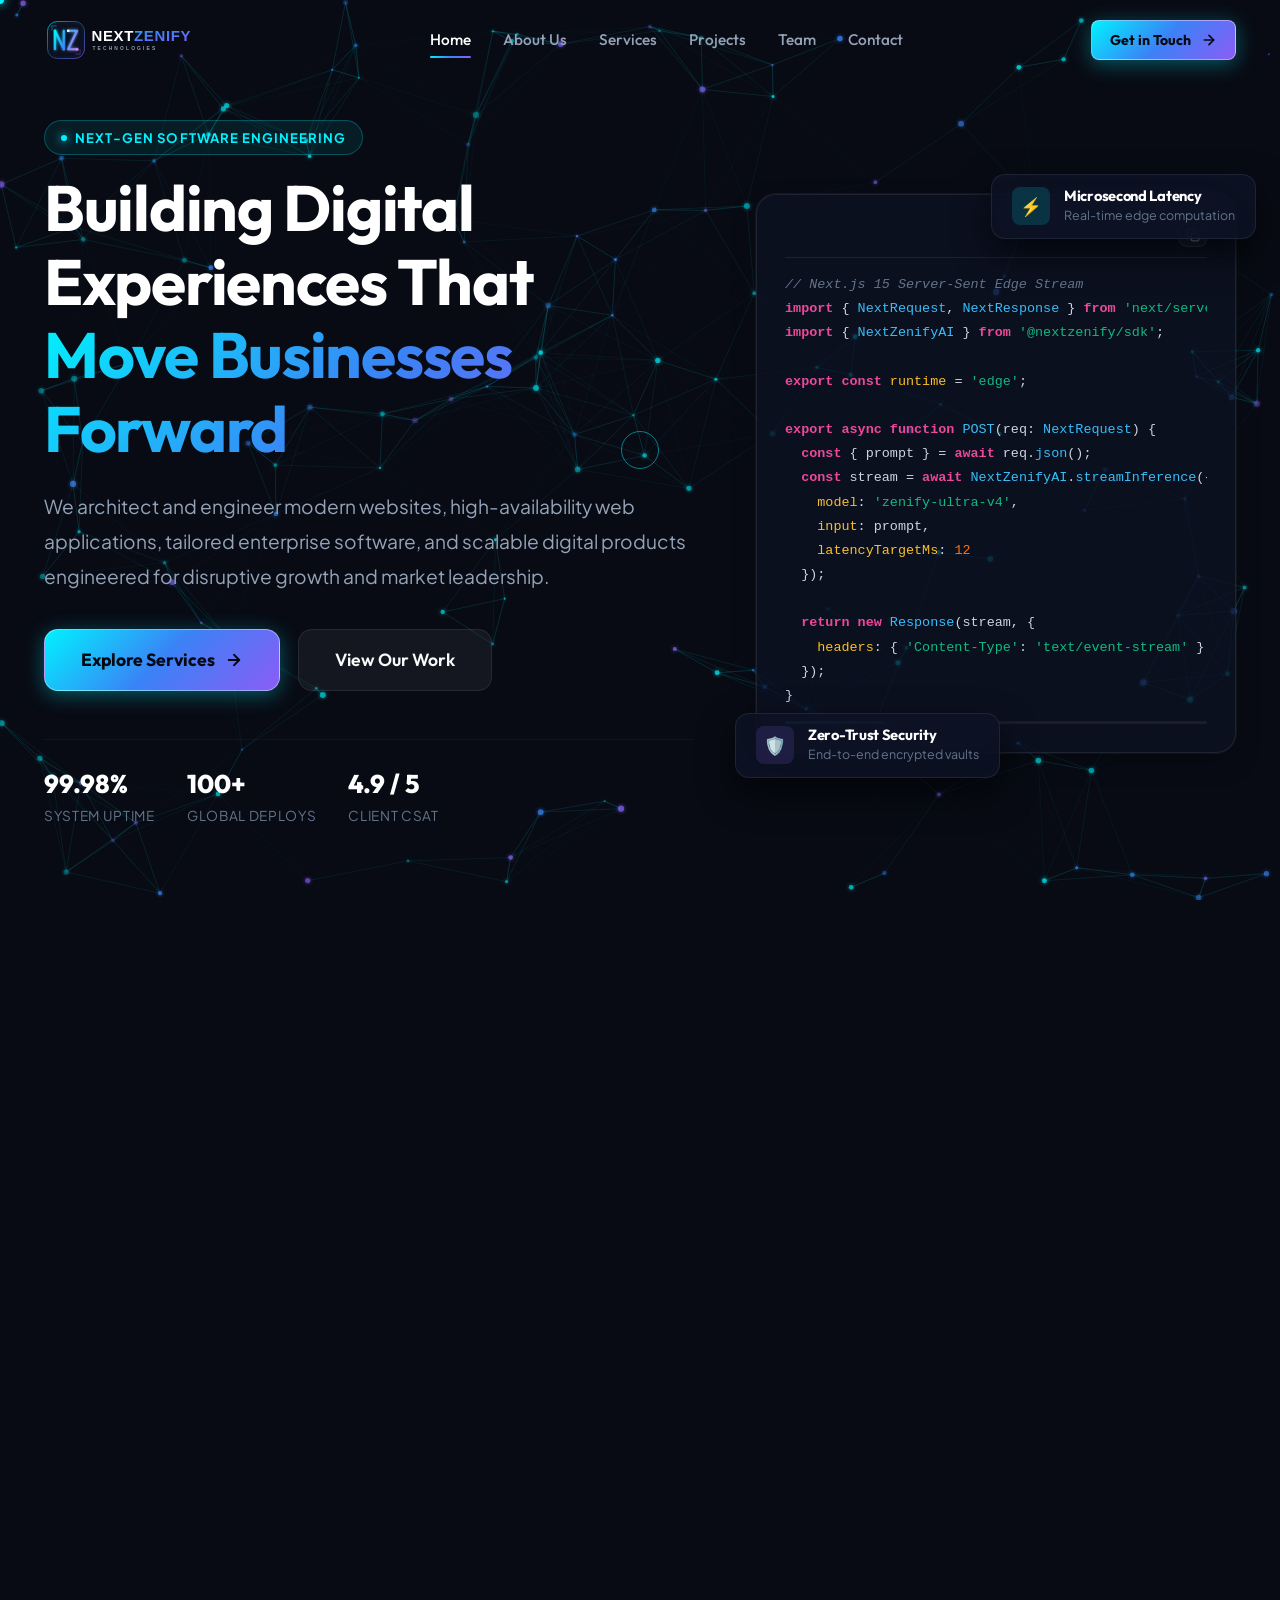
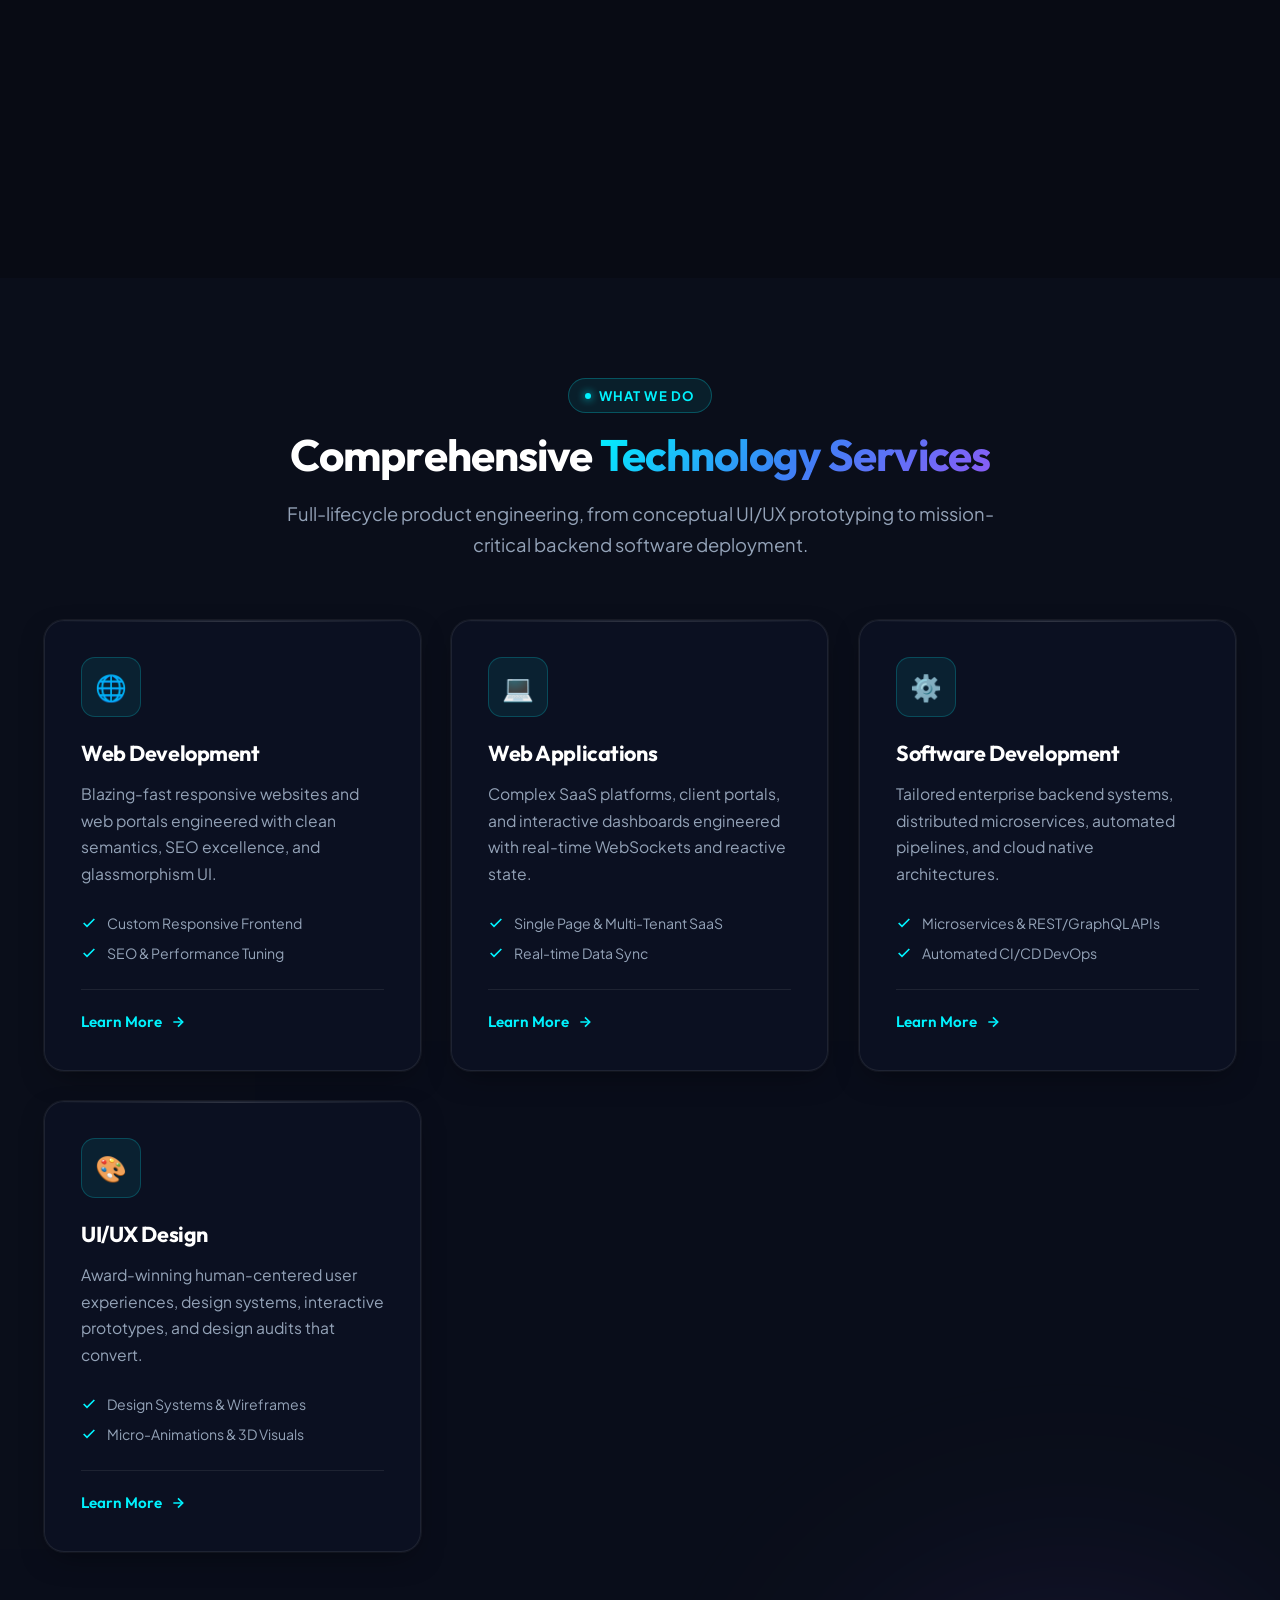
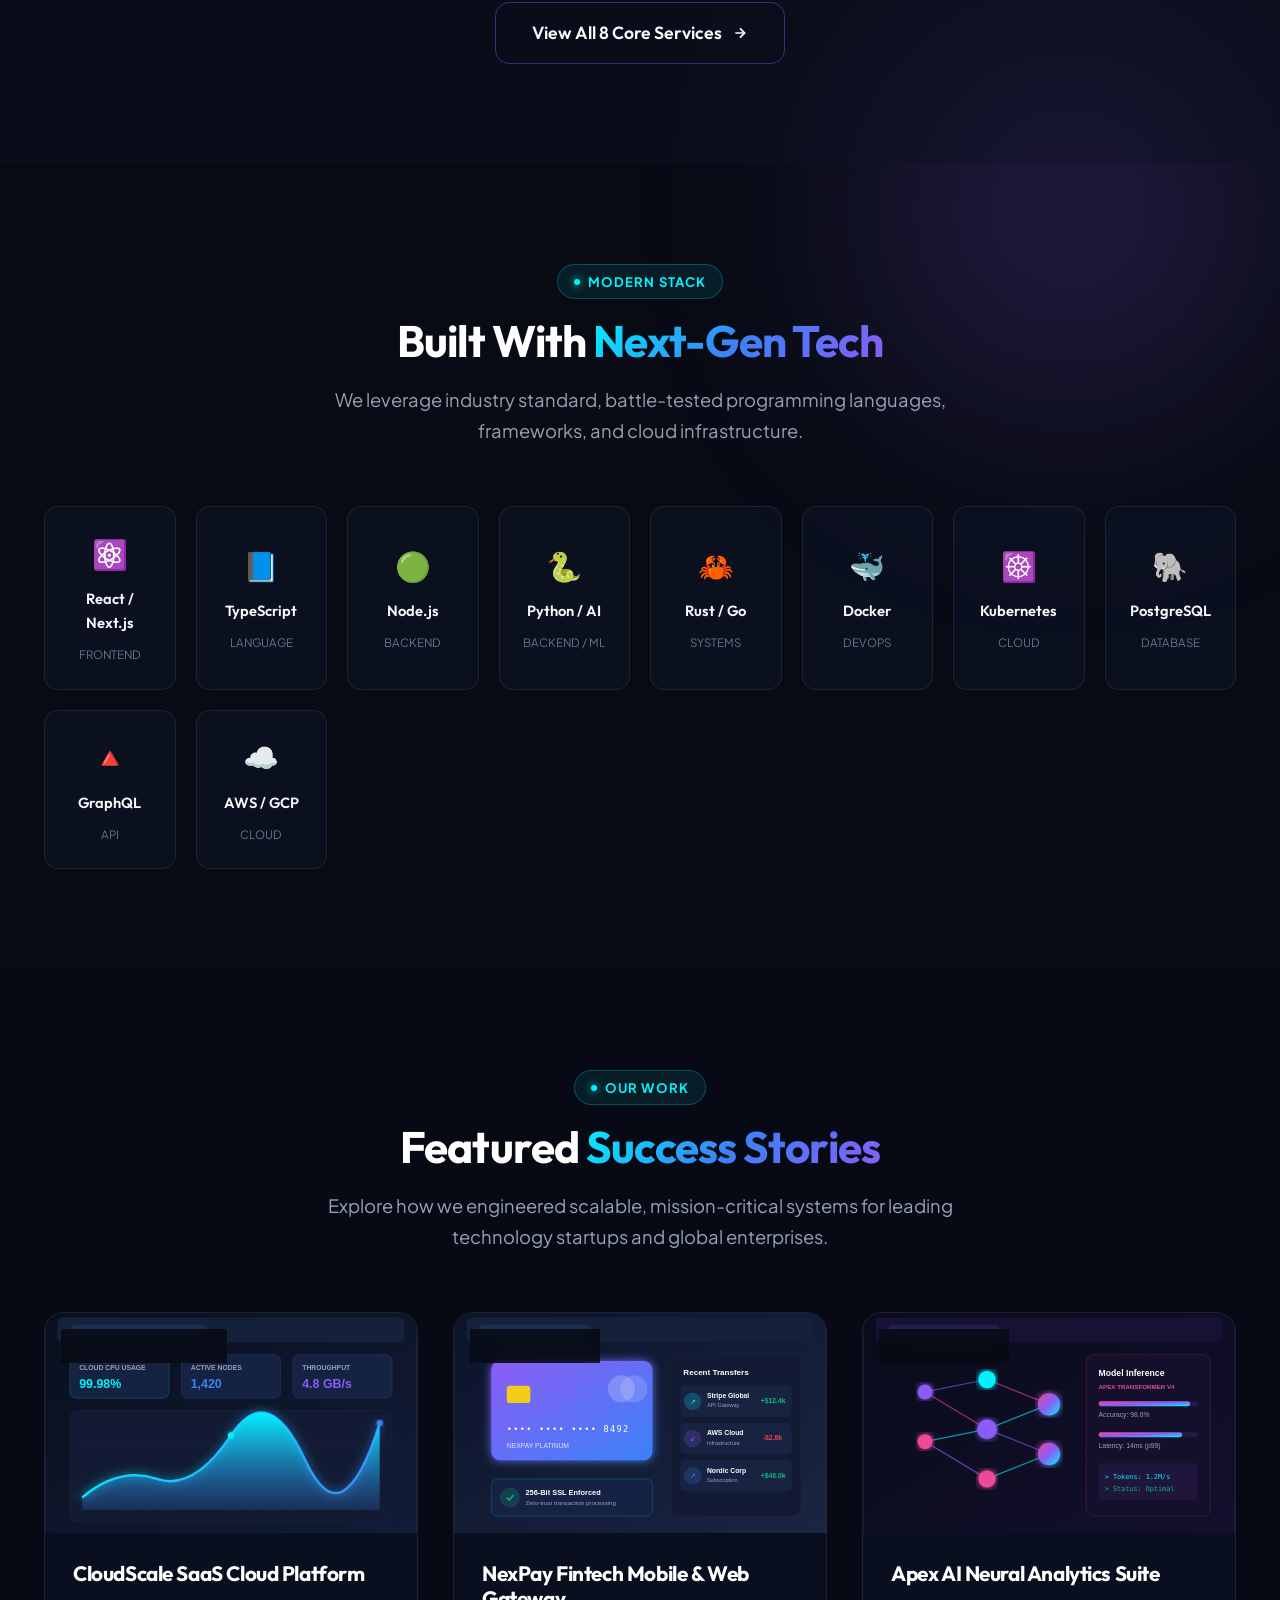
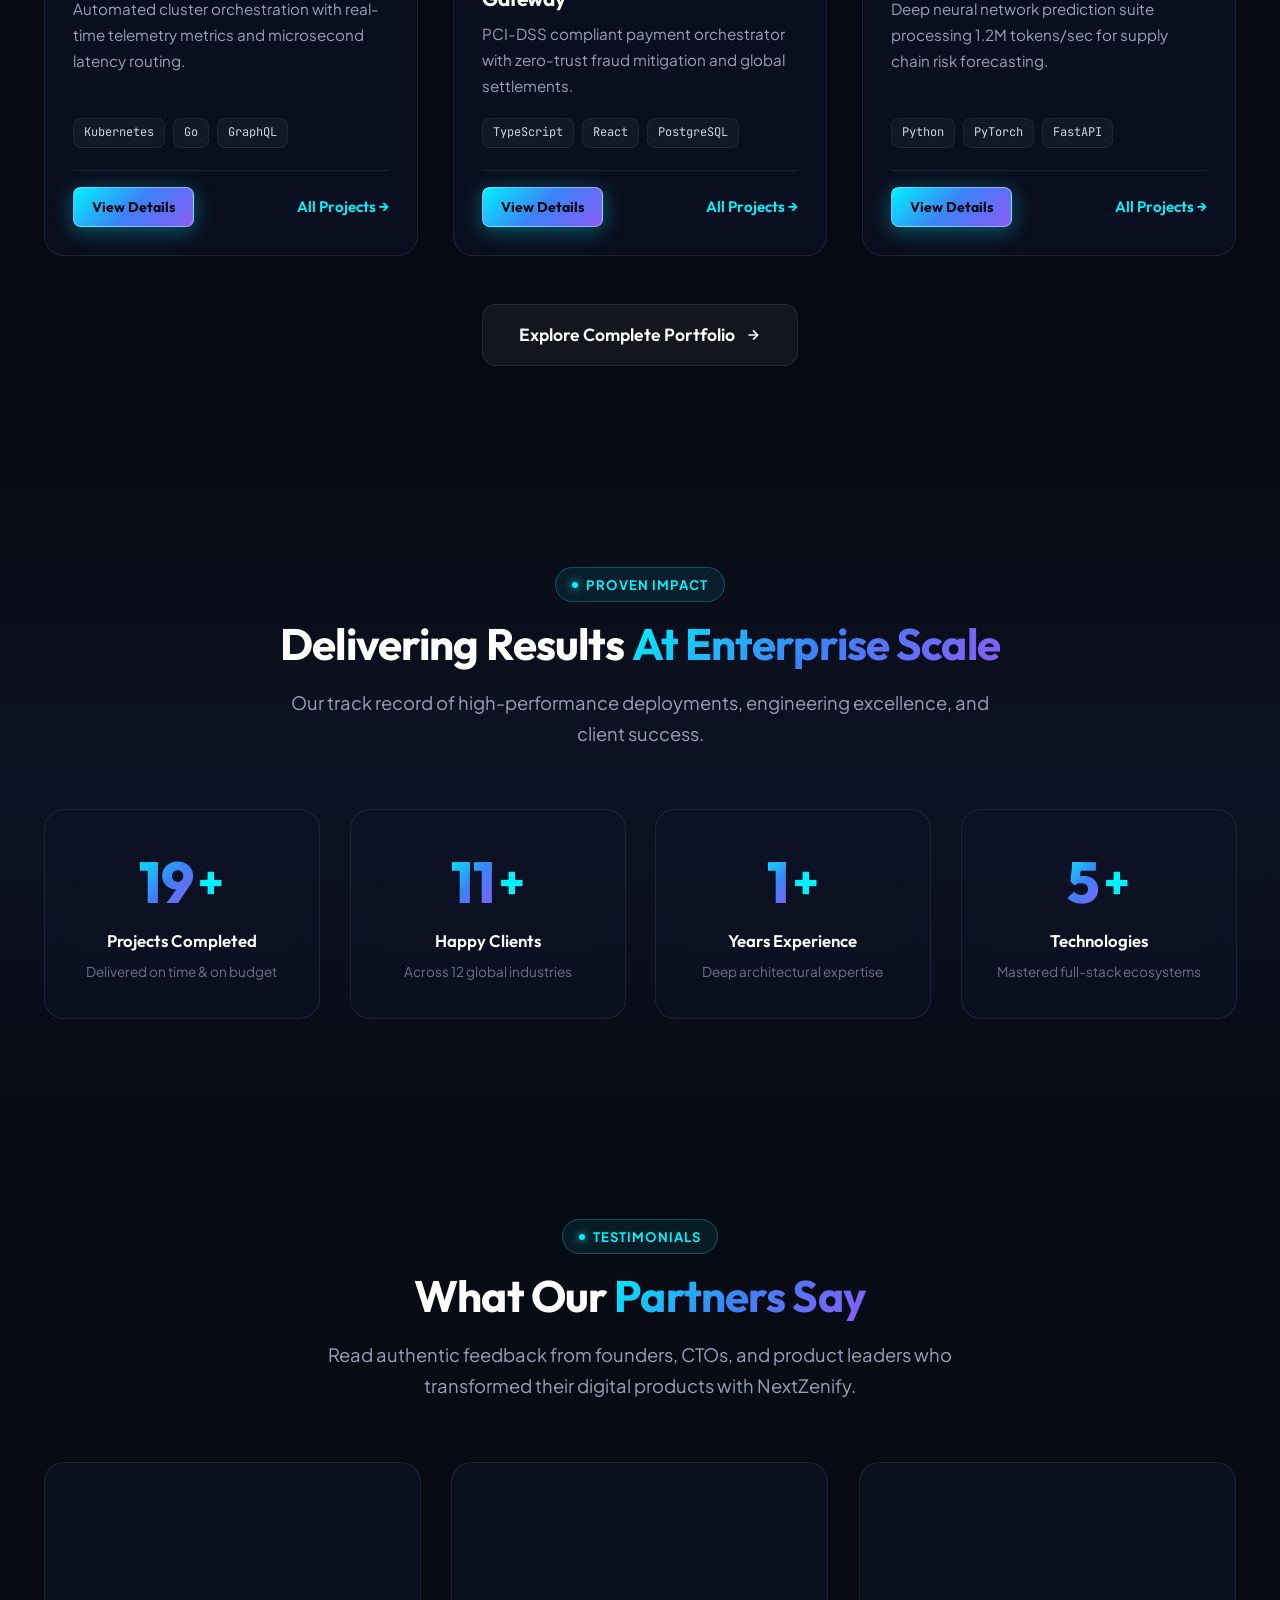
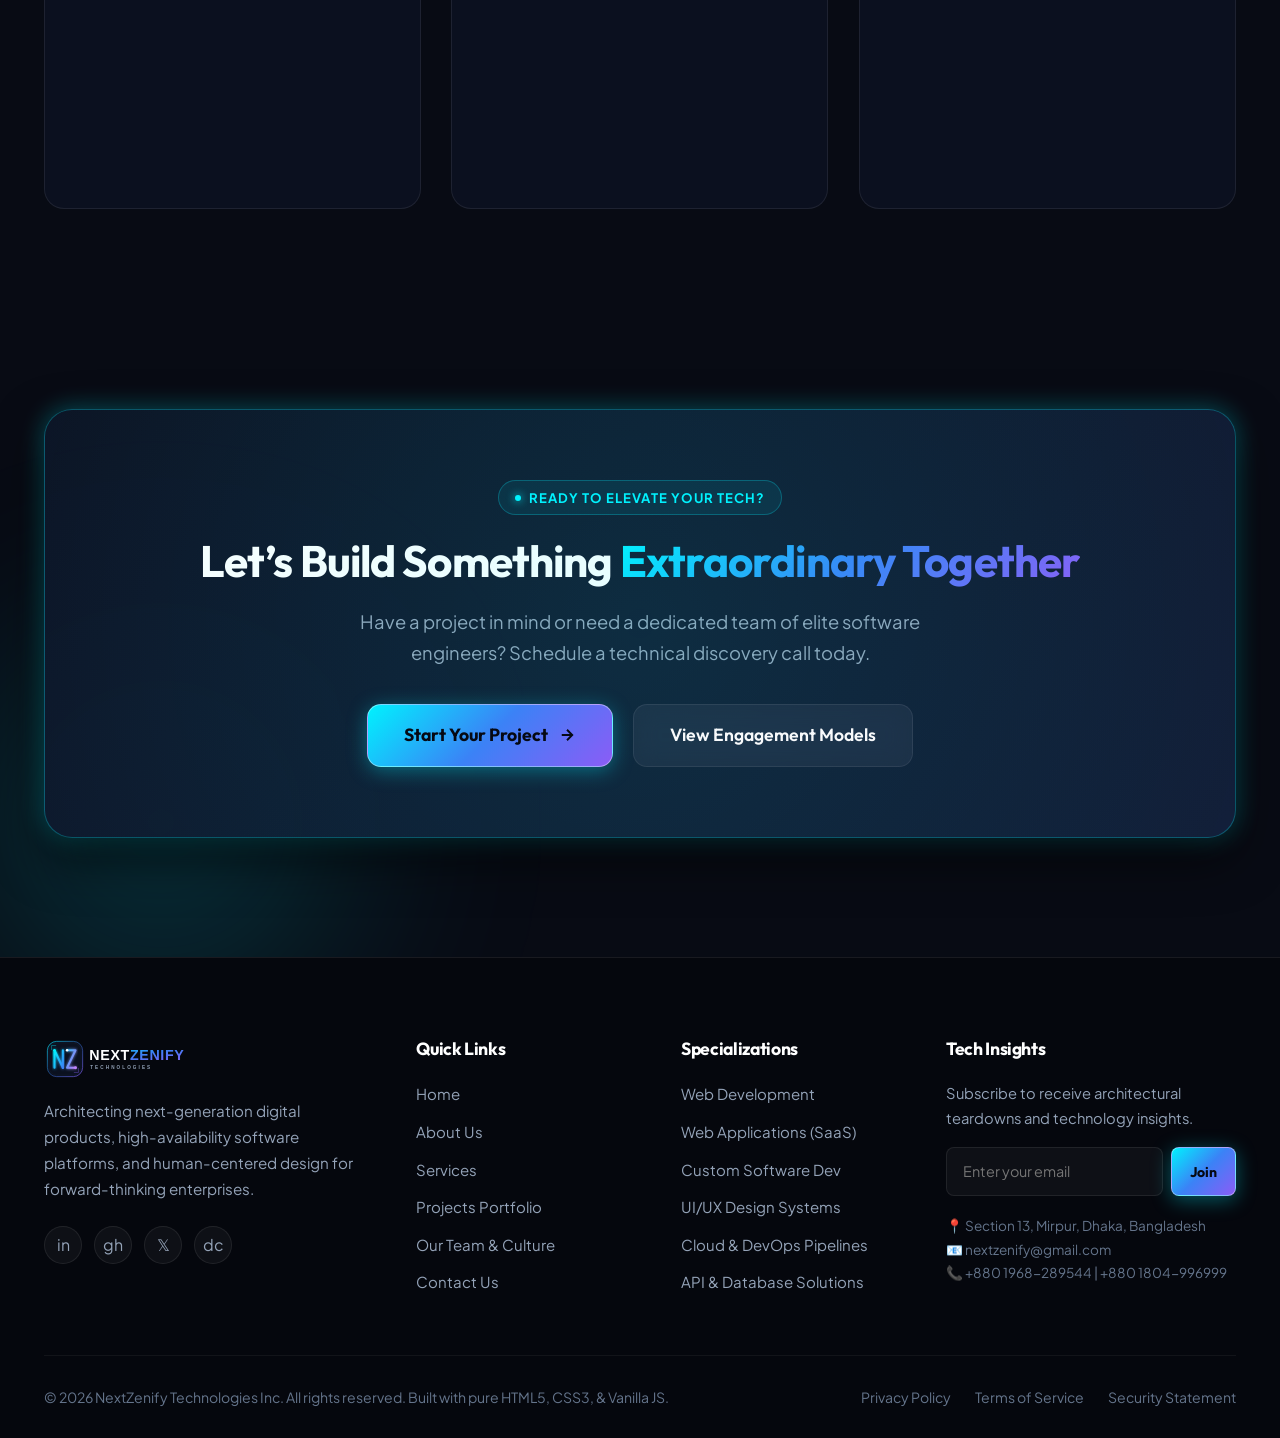
==== commit c18891b7: "Make it Responsive" ====
--- a/index.html
+++ b/index.html
@@ -23,9 +23,9 @@
   <link href="https://fonts.googleapis.com/css2?family=JetBrains+Mono:wght@400;600;700&family=Outfit:wght@400;500;600;700;800;900&family=Plus+Jakarta+Sans:wght@300;400;500;600;700&display=swap" rel="stylesheet" />
 
   <!-- Stylesheets -->
-  <link rel="stylesheet" href="css/style.css" />
-  <link rel="stylesheet" href="css/animations.css" />
-  <link rel="stylesheet" href="css/responsive.css" />
+  <link rel="stylesheet" href="css/style.css?v=2.1" />
+  <link rel="stylesheet" href="css/animations.css?v=2.1" />
+  <link rel="stylesheet" href="css/responsive.css?v=2.1" />
 </head>
 <body>
 
--- a/css/style.css
+++ b/css/style.css
@@ -657,24 +657,33 @@
 
 .hero-grid {
   display: grid;
-  grid-template-columns: 1.15fr 0.85fr;
+  grid-template-columns: minmax(0, 1.15fr) minmax(0, 0.85fr);
   gap: 60px;
   align-items: center;
+  width: 100%;
 }
 
 .hero-content {
+  width: 100%;
   max-width: 650px;
+  min-width: 0;
 }
 
 .hero-title {
   margin-bottom: 24px;
   line-height: 1.15;
+  width: 100%;
+  word-wrap: break-word;
+  overflow-wrap: break-word;
 }
 
 .hero-desc {
   font-size: 1.2rem;
   margin-bottom: 36px;
   line-height: 1.8;
+  width: 100%;
+  word-wrap: break-word;
+  overflow-wrap: break-word;
 }
 
 .hero-actions {
@@ -718,12 +727,17 @@
   display: flex;
   justify-content: center;
   align-items: center;
+  width: 100%;
+  max-width: 100%;
+  min-width: 0;
 }
 
 .hero-card-container {
   position: relative;
   width: 100%;
   max-width: 480px;
+  min-width: 0;
+  box-sizing: border-box;
   border-radius: var(--radius-lg);
   background: var(--bg-card);
   border: 1px solid var(--border-glass);
@@ -854,9 +868,13 @@
 }
 
 .code-viewport {
+  width: 100%;
+  max-width: 100%;
   min-height: 290px;
-  overflow: hidden;
+  overflow-x: auto;
+  overflow-y: hidden;
   position: relative;
+  -webkit-overflow-scrolling: touch;
 }
 
 .code-block {
@@ -865,6 +883,9 @@
   line-height: 1.65;
   color: #cbd5e1;
   margin: 0;
+  white-space: pre;
+  word-break: normal;
+  max-width: 100%;
   transition: opacity 0.22s cubic-bezier(0.4, 0, 0.2, 1), transform 0.22s cubic-bezier(0.4, 0, 0.2, 1);
   will-change: opacity, transform;
 }
@@ -2070,3 +2091,367 @@
   box-shadow: var(--glow-cyan);
   transform: translateY(-4px);
 }
+
+/* --------------------------------------------------------------------------
+   25. INTEGRATED RESPONSIVE SYSTEM (BUILT-IN)
+   -------------------------------------------------------------------------- */
+@media (max-width: 992px) {
+  :root {
+    --nav-height: 70px;
+  }
+
+  .section {
+    padding: 70px 0;
+  }
+
+  .navbar {
+    height: 70px !important;
+    padding: 0 16px !important;
+    width: 100% !important;
+    max-width: 100% !important;
+  }
+
+  .nav-container {
+    width: 100% !important;
+    max-width: 100% !important;
+    padding: 0 !important;
+    display: flex !important;
+    align-items: center !important;
+    justify-content: space-between !important;
+  }
+
+  .nav-brand img {
+    height: 38px !important;
+    max-width: 180px !important;
+  }
+
+  .nav-hamburger {
+    display: flex !important;
+    flex-shrink: 0 !important;
+    margin-left: auto !important;
+  }
+
+  .nav-links,
+  .nav-cta {
+    display: none !important;
+  }
+
+  .hero {
+    min-height: auto !important;
+    padding: calc(var(--nav-height) + 30px) 0 60px 0 !important;
+    width: 100% !important;
+    max-width: 100% !important;
+    overflow: hidden !important;
+  }
+
+  .hero-grid,
+  .container.hero-grid {
+    display: flex !important;
+    flex-direction: column !important;
+    width: 100% !important;
+    max-width: 100% !important;
+    text-align: center !important;
+    gap: 40px !important;
+  }
+
+  .hero-content {
+    width: 100% !important;
+    max-width: 680px !important;
+    margin: 0 auto !important;
+    text-align: center !important;
+    min-width: 0 !important;
+  }
+
+  .hero-title {
+    font-size: clamp(1.95rem, 5.5vw, 2.75rem) !important;
+    line-height: 1.2 !important;
+    width: 100% !important;
+    max-width: 100% !important;
+    word-wrap: break-word !important;
+    overflow-wrap: break-word !important;
+    margin: 0 auto 18px auto !important;
+    text-align: center !important;
+  }
+
+  .hero-desc {
+    font-size: 1.05rem !important;
+    line-height: 1.7 !important;
+    max-width: 100% !important;
+    margin: 0 auto 28px auto !important;
+    text-align: center !important;
+    word-wrap: break-word !important;
+    overflow-wrap: break-word !important;
+  }
+
+  .badge-tag {
+    max-width: 100% !important;
+    white-space: normal !important;
+    text-align: center !important;
+    margin: 0 auto 14px auto !important;
+    font-size: 0.78rem !important;
+  }
+
+  .hero-actions {
+    display: flex !important;
+    justify-content: center !important;
+    align-items: center !important;
+    gap: 14px !important;
+    flex-wrap: wrap !important;
+    width: 100% !important;
+    margin: 0 auto 36px auto !important;
+  }
+
+  .hero-trust-metrics {
+    display: flex !important;
+    justify-content: center !important;
+    align-items: center !important;
+    gap: 24px !important;
+    flex-wrap: wrap !important;
+    margin: 0 auto !important;
+    padding-top: 20px !important;
+  }
+
+  .hero-visual {
+    width: 100% !important;
+    max-width: 100% !important;
+    margin: 0 auto !important;
+    display: flex !important;
+    flex-direction: column !important;
+    align-items: center !important;
+    min-width: 0 !important;
+  }
+
+  .hero-card-container {
+    width: 100% !important;
+    max-width: 100% !important;
+    padding: 22px 16px !important;
+    box-sizing: border-box !important;
+    min-width: 0 !important;
+  }
+
+  .code-viewport {
+    width: 100% !important;
+    max-width: 100% !important;
+    min-height: 240px !important;
+    overflow-x: auto !important;
+    -webkit-overflow-scrolling: touch !important;
+  }
+
+  .code-block {
+    font-size: 0.76rem !important;
+    line-height: 1.55 !important;
+  }
+
+  .floating-badge {
+    position: relative !important;
+    top: auto !important;
+    bottom: auto !important;
+    left: auto !important;
+    right: auto !important;
+    margin: 12px auto !important;
+    width: 100% !important;
+    max-width: 100% !important;
+    white-space: normal !important;
+    animation: none !important;
+    transform: none !important;
+    box-sizing: border-box !important;
+  }
+
+  .floating-badge-1 {
+    margin-bottom: 14px !important;
+  }
+
+  .floating-badge-2 {
+    margin-top: 14px !important;
+  }
+
+  .contact-grid {
+    display: flex !important;
+    flex-direction: column !important;
+    gap: 36px !important;
+    width: 100% !important;
+  }
+
+  .form-row {
+    grid-template-columns: 1fr !important;
+    gap: 16px !important;
+  }
+
+  .stats-grid {
+    grid-template-columns: repeat(2, 1fr) !important;
+    gap: 16px !important;
+  }
+
+  .services-grid,
+  .projects-grid,
+  .features-grid,
+  .team-grid {
+    grid-template-columns: repeat(auto-fit, minmax(260px, 1fr)) !important;
+  }
+
+  .footer-grid {
+    grid-template-columns: repeat(2, 1fr) !important;
+    gap: 36px !important;
+  }
+}
+
+@media (max-width: 768px) {
+  .container {
+    padding: 0 18px !important;
+    width: 100% !important;
+    max-width: 100% !important;
+  }
+
+  .section {
+    padding: 55px 0 !important;
+  }
+
+  .section-title {
+    font-size: 1.95rem !important;
+  }
+
+  .form-card,
+  .contact-info-card,
+  .glass-card {
+    padding: 24px 16px !important;
+  }
+
+  input[type="text"],
+  input[type="email"],
+  input[type="tel"],
+  input[type="password"],
+  textarea,
+  select {
+    font-size: 16px !important;
+  }
+
+  .cta-box {
+    padding: 38px 18px !important;
+  }
+
+  .cta-actions {
+    flex-direction: column !important;
+    width: 100% !important;
+    gap: 12px !important;
+  }
+
+  .cta-actions .btn {
+    width: 100% !important;
+  }
+
+  .footer-grid {
+    grid-template-columns: 1fr !important;
+    gap: 28px !important;
+  }
+
+  .footer-bottom {
+    flex-direction: column !important;
+    text-align: center !important;
+    gap: 14px !important;
+  }
+
+  #back-to-top {
+    bottom: 18px !important;
+    right: 18px !important;
+    width: 42px !important;
+    height: 42px !important;
+  }
+}
+
+@media (max-width: 480px) {
+  .container {
+    padding: 0 14px !important;
+  }
+
+  .section {
+    padding: 45px 0 !important;
+  }
+
+  .nav-brand img {
+    height: 34px !important;
+  }
+
+  .btn {
+    width: 100% !important;
+    padding: 12px 18px !important;
+    font-size: 0.92rem !important;
+  }
+
+  .hero-title {
+    font-size: 1.85rem !important;
+    line-height: 1.22 !important;
+    margin-bottom: 14px !important;
+  }
+
+  .hero-desc {
+    font-size: 0.94rem !important;
+    margin-bottom: 22px !important;
+    line-height: 1.6 !important;
+  }
+
+  .hero-actions {
+    flex-direction: column !important;
+    width: 100% !important;
+    gap: 10px !important;
+  }
+
+  .hero-trust-metrics {
+    flex-direction: column !important;
+    gap: 12px !important;
+    padding-top: 16px !important;
+  }
+
+  .trust-item {
+    align-items: center !important;
+  }
+
+  .hero-card-container {
+    padding: 16px 10px !important;
+  }
+
+  .code-viewport {
+    min-height: 220px !important;
+  }
+
+  .code-block {
+    font-size: 0.7rem !important;
+    line-height: 1.5 !important;
+  }
+
+  .stats-grid,
+  .features-grid,
+  .services-grid,
+  .projects-grid,
+  .team-grid,
+  .values-grid {
+    grid-template-columns: 1fr !important;
+    gap: 18px !important;
+  }
+
+  .newsletter-form {
+    flex-direction: column !important;
+    gap: 10px !important;
+  }
+
+  .newsletter-input,
+  .newsletter-form .btn {
+    width: 100% !important;
+  }
+}
+
+@media (hover: none) or (pointer: coarse) {
+  .custom-cursor-dot,
+  .custom-cursor-ring {
+    display: none !important;
+  }
+
+  body,
+  body.has-custom-cursor,
+  body a,
+  body button,
+  body input,
+  body textarea,
+  body select {
+    cursor: auto !important;
+  }
+}
--- a/css/animations.css
+++ b/css/animations.css
@@ -200,7 +200,7 @@
 
 /* Slide From Left */
 .reveal-left {
-  transform: translateX(-50px);
+  transform: translateX(-40px);
 }
 
 .reveal-left.active {
@@ -210,12 +210,25 @@
 
 /* Slide From Right */
 .reveal-right {
-  transform: translateX(50px);
+  transform: translateX(40px);
 }
 
 .reveal-right.active {
   opacity: 1;
   transform: translateX(0);
+}
+
+/* On mobile/tablet screens, convert horizontal reveals to vertical to prevent viewport overflow */
+@media (max-width: 992px) {
+  .reveal-left,
+  .reveal-right {
+    transform: translateY(30px);
+  }
+
+  .reveal-left.active,
+  .reveal-right.active {
+    transform: translateY(0);
+  }
 }
 
 /* Scale Up Zoom */
--- a/css/responsive.css
+++ b/css/responsive.css
@@ -1,14 +1,42 @@
 /* ==========================================================================
-   NEXTZENIFY TECHNOLOGIES - RESPONSIVE STYLESHEET (RESPONSIVE.CSS)
-   Media queries for Desktop, Laptop, Tablet, and Mobile devices
+   NEXTZENIFY TECHNOLOGIES - ULTRA ROBUST RESPONSIVE STYLESHEET (RESPONSIVE.CSS)
+   Engineered for Mobile, Tablet, Phablet, Laptop, Desktop, and Ultra-Wide
    ========================================================================== */
 
 /* --------------------------------------------------------------------------
-   1. LAPTOPS & LARGE TABLETS (max-width: 1200px)
+   0. GLOBAL OVERFLOW PROTECTION & FLUID CONTAINERS
+   -------------------------------------------------------------------------- */
+html, body {
+  width: 100%;
+  max-width: 100%;
+  overflow-x: hidden !important;
+  position: relative;
+  box-sizing: border-box;
+}
+
+*, *::before, *::after {
+  box-sizing: border-box;
+}
+
+img, svg, video, canvas {
+  max-width: 100%;
+  height: auto;
+}
+
+/* --------------------------------------------------------------------------
+   1. LARGE DESKTOPS & LAPTOPS (max-width: 1200px)
    -------------------------------------------------------------------------- */
 @media (max-width: 1200px) {
+  :root {
+    --container-max: 1100px;
+  }
+
   .hero-grid {
     gap: 40px;
+  }
+
+  .hero-title {
+    font-size: 3.2rem;
   }
 
   .stats-grid {
@@ -16,9 +44,29 @@
     gap: 24px;
   }
 
+  .features-grid {
+    grid-template-columns: repeat(auto-fit, minmax(280px, 1fr));
+    gap: 24px;
+  }
+
+  .services-grid {
+    grid-template-columns: repeat(auto-fit, minmax(260px, 1fr));
+    gap: 24px;
+  }
+
+  .projects-grid {
+    grid-template-columns: repeat(auto-fit, minmax(320px, 1fr));
+    gap: 28px;
+  }
+
+  .team-grid {
+    grid-template-columns: repeat(auto-fit, minmax(240px, 1fr));
+    gap: 24px;
+  }
+
   .footer-grid {
-    grid-template-columns: 1fr 1fr;
-    gap: 40px;
+    grid-template-columns: 1.2fr 0.8fr 1fr 1fr;
+    gap: 32px;
   }
 }
 
@@ -34,55 +82,204 @@
     padding: 70px 0;
   }
 
-  /* Desktop Nav Hide / Hamburger Show */
+  /* Sticky Navbar on Tablets & Mobile */
+  .navbar {
+    height: 70px !important;
+    padding: 0 16px !important;
+    width: 100% !important;
+    max-width: 100% !important;
+  }
+
+  .nav-container {
+    width: 100% !important;
+    max-width: 100% !important;
+    padding: 0 !important;
+    display: flex !important;
+    align-items: center !important;
+    justify-content: space-between !important;
+  }
+
+  .nav-brand {
+    display: flex !important;
+    align-items: center !important;
+  }
+
+  .nav-brand img {
+    height: 38px !important;
+    max-width: 180px !important;
+  }
+
+  .nav-hamburger {
+    display: flex !important;
+    flex-shrink: 0 !important;
+    margin-left: auto !important;
+  }
+
   .nav-links,
   .nav-cta {
-    display: none;
-  }
-
-  .nav-hamburger {
-    display: flex;
-  }
-
-  /* Hero Stack */
-  .hero-grid {
-    grid-template-columns: 1fr;
-    text-align: center;
-    gap: 50px;
+    display: none !important;
+  }
+
+  /* Hero Section Stack */
+  .hero {
+    min-height: auto !important;
+    padding: calc(var(--nav-height) + 30px) 0 60px 0 !important;
+    width: 100% !important;
+    max-width: 100% !important;
+    overflow: hidden !important;
+  }
+
+  .hero-grid,
+  .container.hero-grid {
+    display: flex !important;
+    flex-direction: column !important;
+    width: 100% !important;
+    max-width: 100% !important;
+    text-align: center !important;
+    gap: 40px !important;
   }
 
   .hero-content {
-    max-width: 100%;
-    margin: 0 auto;
+    width: 100% !important;
+    max-width: 680px !important;
+    margin: 0 auto !important;
+    text-align: center !important;
+  }
+
+  .hero-title {
+    font-size: clamp(2rem, 5.5vw, 2.75rem) !important;
+    line-height: 1.2 !important;
+    width: 100% !important;
+    max-width: 100% !important;
+    word-wrap: break-word !important;
+    overflow-wrap: break-word !important;
+    hyphens: auto !important;
+    margin: 0 auto 18px auto !important;
+  }
+
+  .hero-desc {
+    font-size: 1.05rem !important;
+    line-height: 1.7 !important;
+    max-width: 100% !important;
+    margin: 0 auto 28px auto !important;
+    text-align: center !important;
+  }
+
+  .badge-tag {
+    max-width: 100% !important;
+    white-space: normal !important;
+    text-align: center !important;
+    margin: 0 auto 14px auto !important;
+    font-size: 0.78rem !important;
   }
 
   .hero-actions {
-    justify-content: center;
+    display: flex !important;
+    justify-content: center !important;
+    align-items: center !important;
+    gap: 14px !important;
+    flex-wrap: wrap !important;
+    width: 100% !important;
+    margin: 0 auto 36px auto !important;
   }
 
   .hero-trust-metrics {
-    justify-content: center;
+    display: flex !important;
+    justify-content: center !important;
+    align-items: center !important;
+    gap: 24px !important;
+    flex-wrap: wrap !important;
+    margin: 0 auto !important;
+    padding-top: 20px !important;
   }
 
   .hero-visual {
-    margin-top: 20px;
-  }
-
-  /* Contact layout */
+    width: 100% !important;
+    max-width: 100% !important;
+    margin: 0 auto !important;
+    display: flex !important;
+    flex-direction: column !important;
+    align-items: center !important;
+  }
+
+  .hero-card-container {
+    width: 100% !important;
+    max-width: 100% !important;
+    padding: 22px 16px !important;
+    box-sizing: border-box !important;
+  }
+
+  /* Re-stack floating badges smoothly on mobile */
+  .floating-badge {
+    position: relative !important;
+    top: auto !important;
+    bottom: auto !important;
+    left: auto !important;
+    right: auto !important;
+    margin: 12px auto !important;
+    width: 100% !important;
+    max-width: 100% !important;
+    white-space: normal !important;
+    animation: none !important;
+    transform: none !important;
+    box-sizing: border-box !important;
+  }
+
+  .floating-badge-1 {
+    margin-bottom: 14px !important;
+  }
+
+  .floating-badge-2 {
+    margin-top: 14px !important;
+  }
+
+  /* Two Column Sections to One Column */
   .contact-grid {
-    grid-template-columns: 1fr;
-    gap: 40px;
+    display: flex !important;
+    flex-direction: column !important;
+    gap: 36px !important;
+    width: 100% !important;
+  }
+
+  .about-story-grid {
+    display: flex !important;
+    flex-direction: column !important;
+    gap: 36px !important;
+    text-align: center !important;
   }
 
   /* Timeline & Process */
+  .process-timeline {
+    padding: 0 10px;
+  }
+
   .process-step {
     flex-direction: column !important;
     text-align: center !important;
-  }
-
-  /* Services Grid */
+    gap: 16px !important;
+  }
+
+  .process-step .process-content {
+    max-width: 100% !important;
+  }
+
+  /* Grids adjustments */
   .services-grid {
-    grid-template-columns: repeat(auto-fit, minmax(260px, 1fr));
+    grid-template-columns: repeat(auto-fit, minmax(260px, 1fr)) !important;
+  }
+
+  .projects-grid {
+    grid-template-columns: repeat(auto-fit, minmax(280px, 1fr)) !important;
+  }
+
+  .team-grid {
+    grid-template-columns: repeat(auto-fit, minmax(220px, 1fr)) !important;
+  }
+
+  /* Footer Layout for Tablets */
+  .footer-grid {
+    grid-template-columns: repeat(2, 1fr) !important;
+    gap: 36px !important;
   }
 }
 
@@ -91,129 +288,327 @@
    -------------------------------------------------------------------------- */
 @media (max-width: 768px) {
   .container {
-    padding: 0 18px;
+    padding: 0 18px !important;
+    width: 100% !important;
+    max-width: 100% !important;
   }
 
   .section {
-    padding: 60px 0;
+    padding: 55px 0 !important;
   }
 
   .section-header {
-    margin-bottom: 40px;
-  }
-
+    margin-bottom: 32px !important;
+  }
+
+  .section-title {
+    font-size: 1.95rem !important;
+    line-height: 1.25 !important;
+  }
+
+  .section-subtitle {
+    font-size: 1rem !important;
+  }
+
+  /* Form Responsive Styles */
   .form-row {
-    grid-template-columns: 1fr;
+    grid-template-columns: 1fr !important;
+    gap: 16px !important;
   }
 
   .form-card {
-    padding: 28px 20px;
+    padding: 24px 16px !important;
+    border-radius: var(--radius-md) !important;
+  }
+
+  .contact-info-card {
+    padding: 24px 16px !important;
+    border-radius: var(--radius-md) !important;
   }
 
   .glass-card {
-    padding: 28px 20px;
-  }
-
+    padding: 22px 16px !important;
+    border-radius: var(--radius-md) !important;
+  }
+
+  /* Form inputs touch accessibility (prevent iOS auto-zoom) */
+  input[type="text"],
+  input[type="email"],
+  input[type="tel"],
+  input[type="password"],
+  textarea,
+  select {
+    font-size: 16px !important;
+    max-width: 100% !important;
+  }
+
+  /* Stats Grid */
   .stats-grid {
-    grid-template-columns: 1fr;
-    gap: 18px;
+    grid-template-columns: repeat(2, 1fr) !important;
+    gap: 14px !important;
   }
 
   .stat-card {
-    padding: 28px 16px;
-  }
-
+    padding: 20px 14px !important;
+  }
+
+  .stat-card .stat-number {
+    font-size: 2rem !important;
+  }
+
+  /* CTA Banner Box */
   .cta-box {
-    padding: 48px 24px;
-  }
-
+    padding: 38px 18px !important;
+    text-align: center !important;
+    border-radius: var(--radius-lg) !important;
+  }
+
+  .cta-actions {
+    flex-direction: column !important;
+    width: 100% !important;
+    gap: 12px !important;
+  }
+
+  .cta-actions .btn {
+    width: 100% !important;
+  }
+
+  /* Filter Pills Carousel / Wrapping */
+  .filter-pills {
+    display: flex !important;
+    flex-wrap: wrap !important;
+    justify-content: center !important;
+    gap: 8px !important;
+    margin-bottom: 28px !important;
+  }
+
+  .filter-btn {
+    padding: 8px 14px !important;
+    font-size: 0.82rem !important;
+  }
+
+  /* Code Block Viewport */
+  .code-viewport {
+    width: 100% !important;
+    max-width: 100% !important;
+    min-height: 240px !important;
+    overflow-x: auto !important;
+    -webkit-overflow-scrolling: touch !important;
+  }
+
+  .code-block {
+    font-size: 0.74rem !important;
+    line-height: 1.55 !important;
+  }
+
+  /* Footer Layout */
   .footer-grid {
-    grid-template-columns: 1fr;
-    gap: 36px;
+    grid-template-columns: 1fr !important;
+    gap: 28px !important;
   }
 
   .footer-bottom {
-    flex-direction: column;
-    text-align: center;
-    gap: 14px;
+    flex-direction: column !important;
+    text-align: center !important;
+    gap: 14px !important;
   }
 
   .footer-legal-links {
-    justify-content: center;
-  }
-
-  /* Floating badges repositioning for mobile hero */
-  .floating-badge-1 {
-    top: -15px;
-    right: 0px;
-  }
-
-  .floating-badge-2 {
-    bottom: -15px;
-    left: 0px;
-  }
-
-  /* Back to top position */
+    justify-content: center !important;
+    flex-wrap: wrap !important;
+    gap: 14px !important;
+  }
+
+  /* Floating Back to Top Button */
   #back-to-top {
-    bottom: 20px;
-    left: 20px;
-    width: 40px;
-    height: 40px;
-  }
-}
-
-/* --------------------------------------------------------------------------
-   4. SMALL MOBILE SCREENS (max-width: 480px)
+    bottom: 18px !important;
+    right: 18px !important;
+    width: 42px !important;
+    height: 42px !important;
+    font-size: 1.1rem !important;
+  }
+
+  /* Toast Notification */
+  .toast-notification {
+    left: 12px !important;
+    right: 12px !important;
+    bottom: 12px !important;
+    max-width: calc(100vw - 24px) !important;
+  }
+}
+
+/* --------------------------------------------------------------------------
+   4. SMALL MOBILE SCREENS & PHONES (max-width: 480px)
    -------------------------------------------------------------------------- */
 @media (max-width: 480px) {
+  .container {
+    padding: 0 14px !important;
+  }
+
+  .section {
+    padding: 45px 0 !important;
+  }
+
+  /* Brand Logo in Nav */
+  .nav-brand img {
+    height: 34px !important;
+  }
+
+  /* Full Width Buttons */
   .btn {
-    width: 100%;
+    width: 100% !important;
+    padding: 12px 18px !important;
+    font-size: 0.92rem !important;
+  }
+
+  .btn-sm {
+    padding: 8px 12px !important;
+    font-size: 0.82rem !important;
+  }
+
+  /* Hero Section */
+  .hero-title {
+    font-size: 1.85rem !important;
+    line-height: 1.22 !important;
+    margin-bottom: 14px !important;
+  }
+
+  .hero-desc {
+    font-size: 0.94rem !important;
+    margin-bottom: 22px !important;
+    line-height: 1.6 !important;
   }
 
   .hero-actions {
-    flex-direction: column;
-    width: 100%;
+    flex-direction: column !important;
+    width: 100% !important;
+    gap: 10px !important;
   }
 
   .hero-trust-metrics {
-    flex-direction: column;
-    gap: 16px;
-  }
-
-  .filter-pills {
-    gap: 8px;
+    flex-direction: column !important;
+    gap: 12px !important;
+    padding-top: 16px !important;
+  }
+
+  .trust-item {
+    align-items: center !important;
+  }
+
+  .trust-num {
+    font-size: 1.35rem !important;
+  }
+
+  /* Hero Card & Code Box */
+  .hero-card-container {
+    padding: 16px 10px !important;
+    border-radius: var(--radius-md) !important;
+  }
+
+  .code-viewport {
+    min-height: 220px !important;
+  }
+
+  .code-block {
+    font-size: 0.7rem !important;
+    line-height: 1.5 !important;
+  }
+
+  /* Grids in 1 Column */
+  .stats-grid {
+    grid-template-columns: 1fr !important;
+    gap: 12px !important;
+  }
+
+  .features-grid,
+  .services-grid,
+  .projects-grid,
+  .team-grid,
+  .values-grid {
+    grid-template-columns: 1fr !important;
+    gap: 18px !important;
+  }
+
+  /* Newsletter Form */
+  .newsletter-form {
+    flex-direction: column !important;
+    gap: 10px !important;
+  }
+
+  .newsletter-input,
+  .newsletter-form .btn {
+    width: 100% !important;
+  }
+
+  /* Mobile Nav Links */
+  .mobile-nav-links {
+    gap: 18px !important;
+  }
+
+  .mobile-nav-link {
+    font-size: 1.35rem !important;
+  }
+
+  /* Badge Tag */
+  .badge-tag {
+    font-size: 0.72rem !important;
+    padding: 4px 10px !important;
+  }
+
+  /* Testimonials */
+  .testimonial-card {
+    padding: 20px 14px !important;
+  }
+}
+
+/* --------------------------------------------------------------------------
+   5. EXTRA SMALL PHONES (max-width: 360px)
+   -------------------------------------------------------------------------- */
+@media (max-width: 360px) {
+  .hero-title {
+    font-size: 1.65rem !important;
+  }
+
+  .section-title {
+    font-size: 1.5rem !important;
+  }
+
+  .code-block {
+    font-size: 0.68rem !important;
   }
 
   .filter-btn {
-    padding: 8px 16px;
-    font-size: 0.85rem;
-  }
-
-  .projects-grid {
-    grid-template-columns: 1fr;
-  }
-
-  .floating-badge {
-    position: static;
-    margin-top: 14px;
-    width: 100%;
-  }
-
-  .hero-card-container {
-    padding: 20px 14px;
-  }
-
-  .code-block {
-    font-size: 0.78rem;
-  }
-
-  .newsletter-form {
-    flex-direction: column;
-  }
-}
-
-/* --------------------------------------------------------------------------
-   5. REDUCED MOTION PREFERENCE (ACCESSIBILITY)
+    font-size: 0.75rem !important;
+    padding: 6px 10px !important;
+  }
+}
+
+/* --------------------------------------------------------------------------
+   6. TOUCH DEVICE OPTIMIZATION (NO HOVER POINTER)
+   -------------------------------------------------------------------------- */
+@media (hover: none) or (pointer: coarse) {
+  .custom-cursor-dot,
+  .custom-cursor-ring {
+    display: none !important;
+  }
+
+  body,
+  body.has-custom-cursor,
+  body a,
+  body button,
+  body input,
+  body textarea,
+  body select {
+    cursor: auto !important;
+  }
+
+  .tilt-card:active {
+    transform: scale(0.98);
+  }
+}
+
+/* --------------------------------------------------------------------------
+   7. REDUCED MOTION PREFERENCE (ACCESSIBILITY)
    -------------------------------------------------------------------------- */
 @media (prefers-reduced-motion: reduce) {
   *, *::before, *::after {
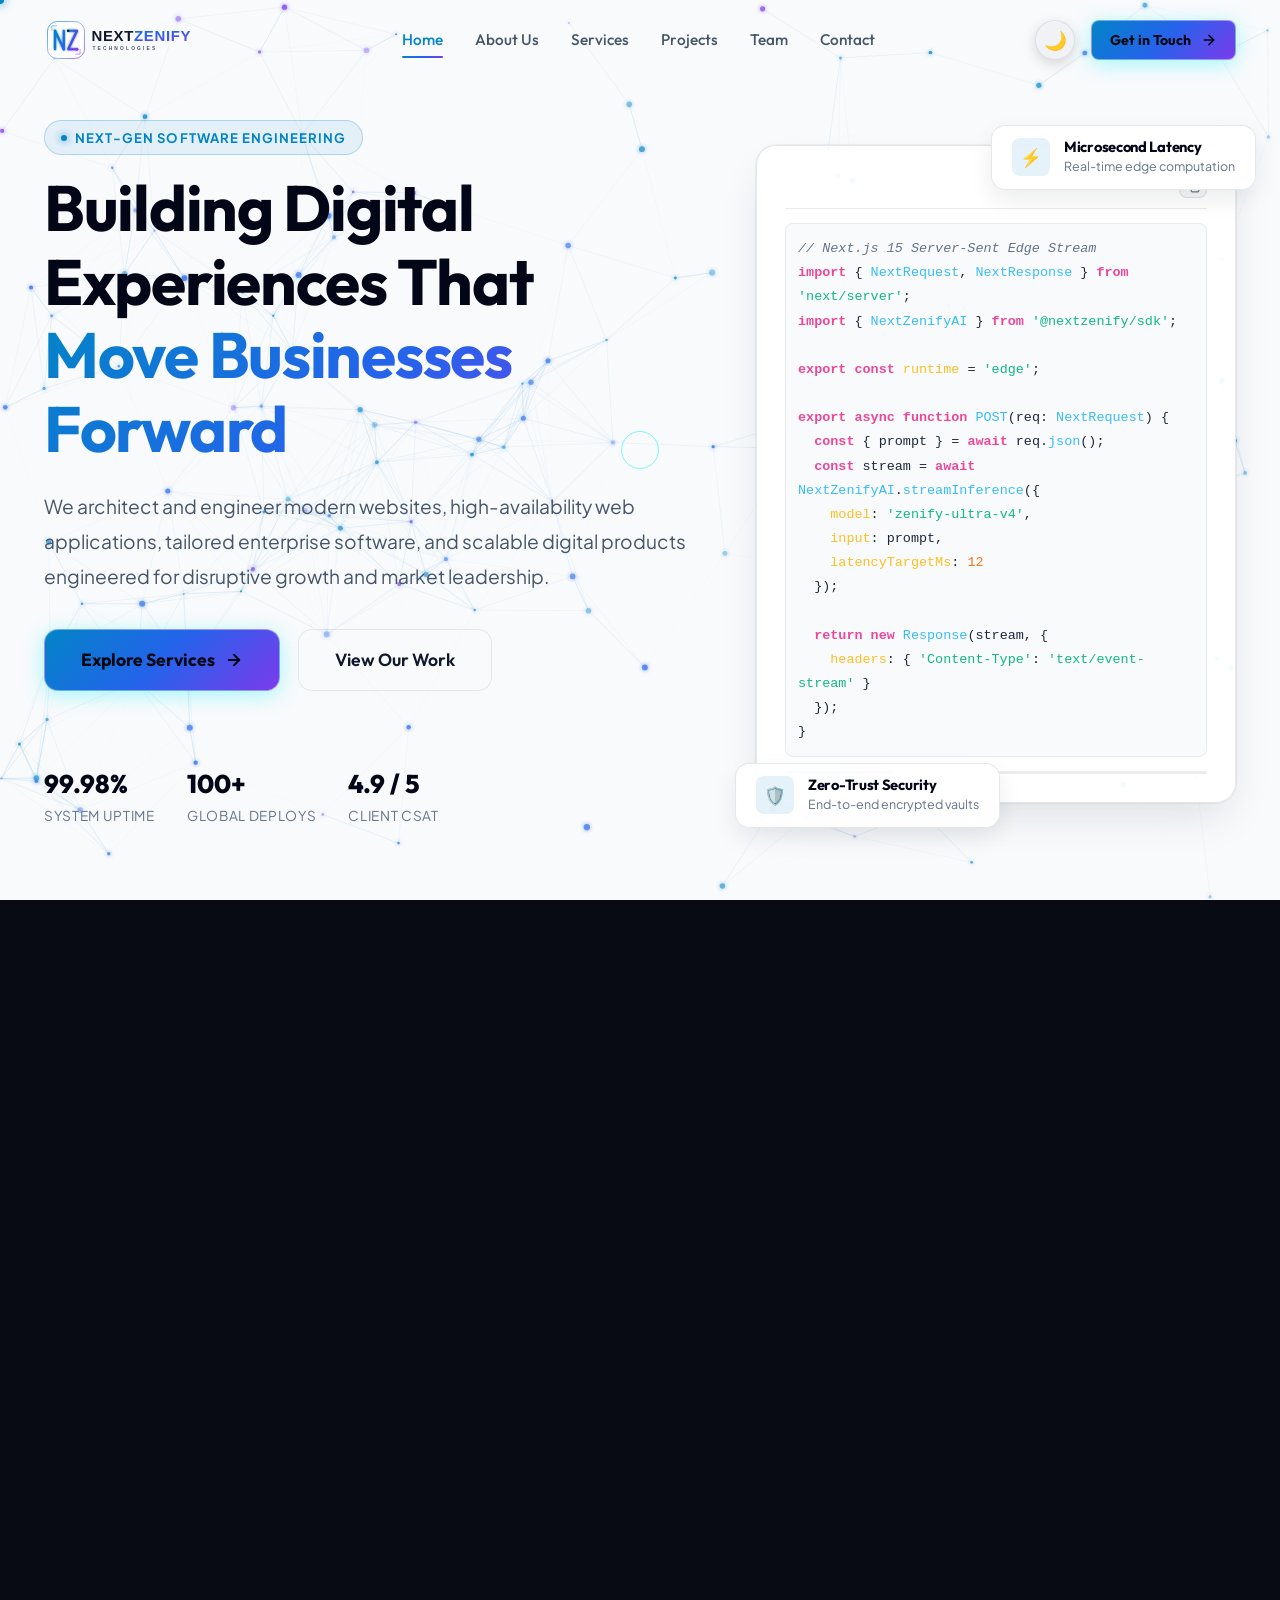
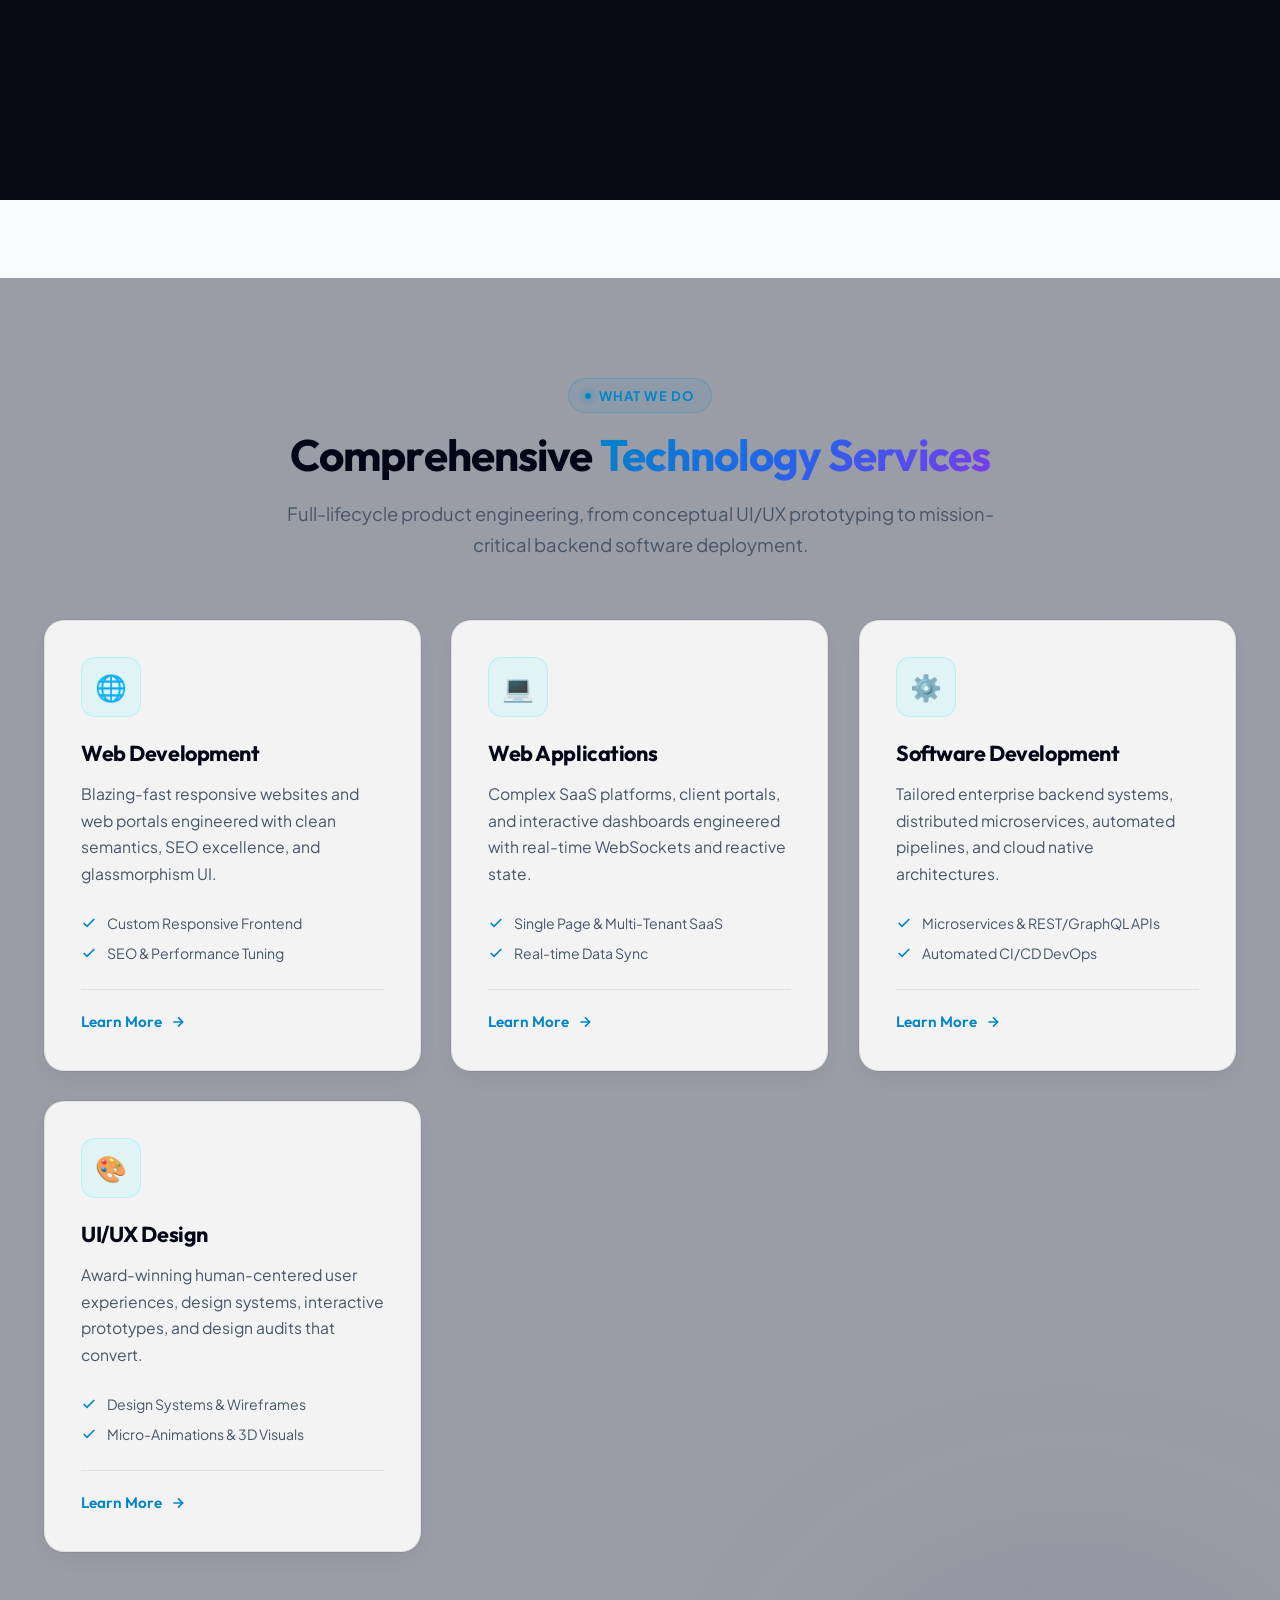
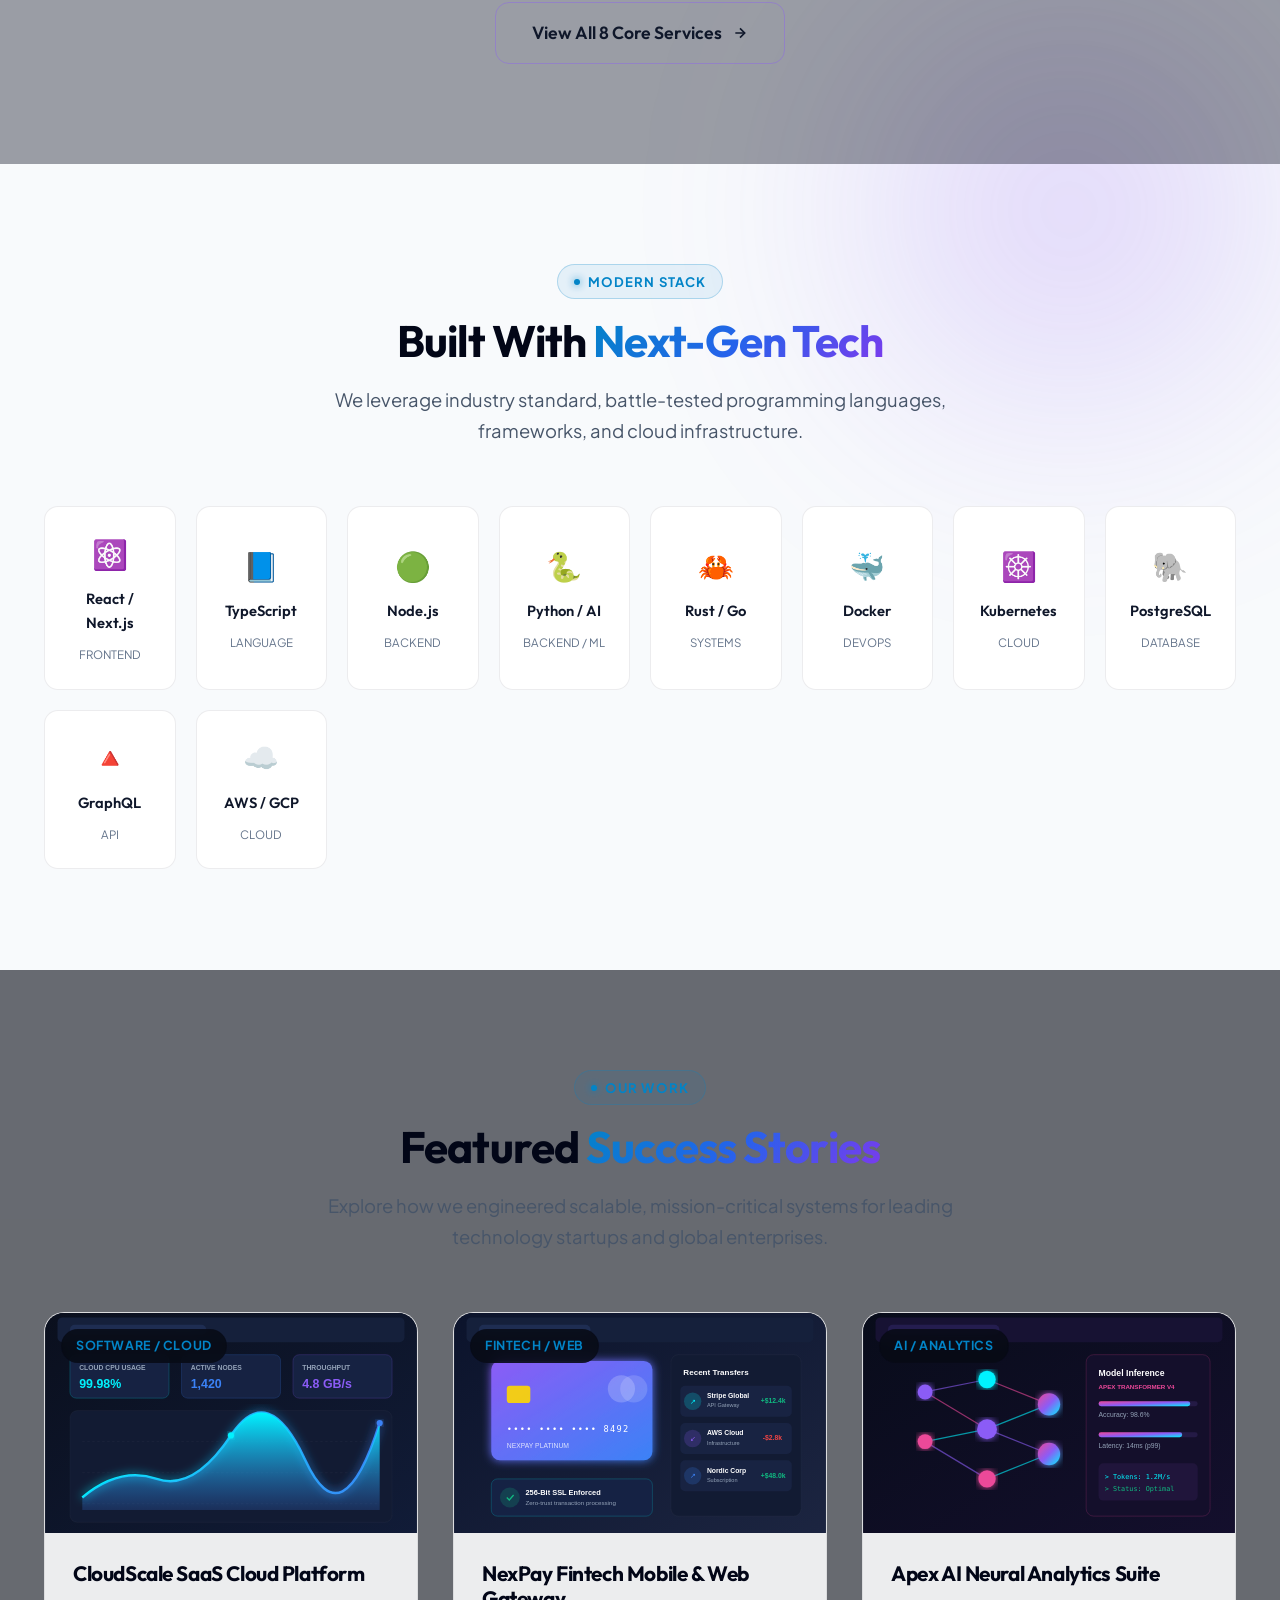
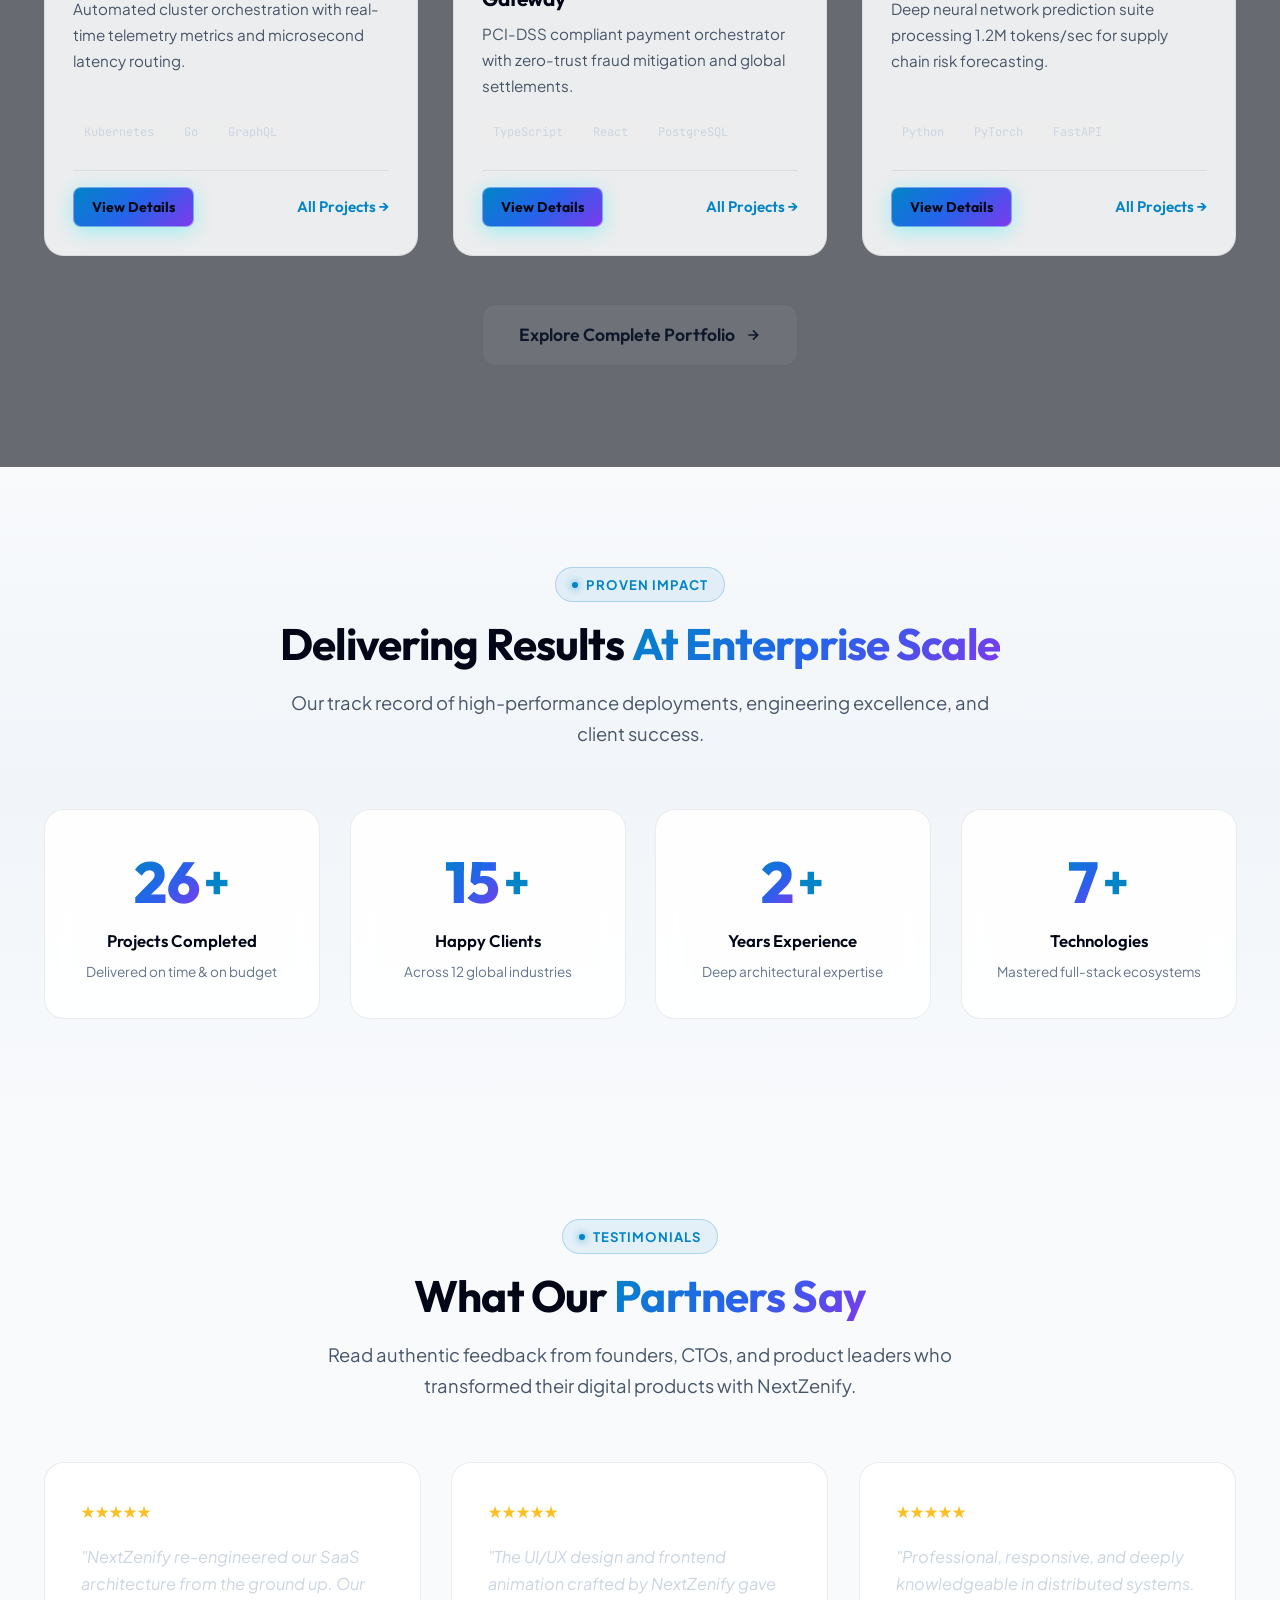
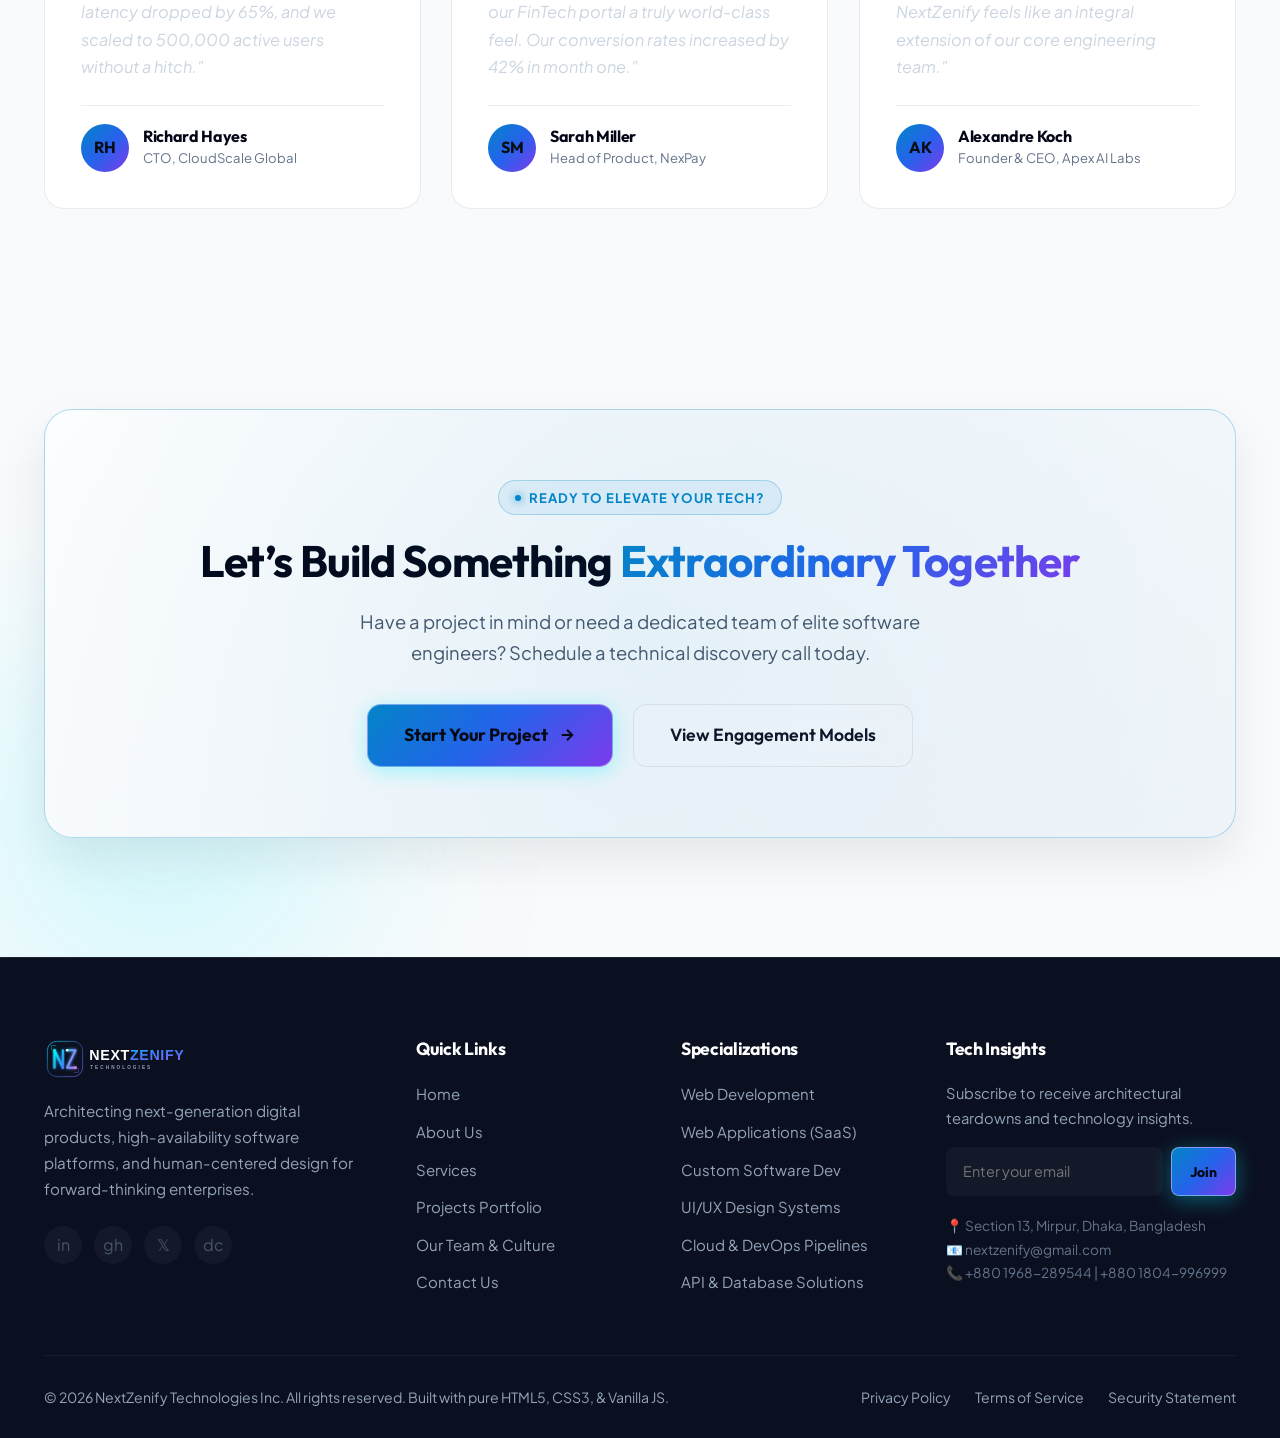
==== commit 0b275dc6: "Update site" ====
--- a/index.html
+++ b/index.html
@@ -22,10 +22,15 @@
   <link rel="preconnect" href="https://fonts.gstatic.com" crossorigin />
   <link href="https://fonts.googleapis.com/css2?family=JetBrains+Mono:wght@400;600;700&family=Outfit:wght@400;500;600;700;800;900&family=Plus+Jakarta+Sans:wght@300;400;500;600;700&display=swap" rel="stylesheet" />
 
+  <!-- Theme Initialization (Zero Flash) -->
+  <script>
+    (function(){const t=localStorage.getItem('nextzenify-theme');const p=window.matchMedia&&window.matchMedia('(prefers-color-scheme: light)').matches;document.documentElement.setAttribute('data-theme',t||(p?'light':'dark'));})();
+  </script>
+
   <!-- Stylesheets -->
-  <link rel="stylesheet" href="css/style.css?v=2.1" />
-  <link rel="stylesheet" href="css/animations.css?v=2.1" />
-  <link rel="stylesheet" href="css/responsive.css?v=2.1" />
+  <link rel="stylesheet" href="css/style.css?v=2.4" />
+  <link rel="stylesheet" href="css/animations.css?v=2.4" />
+  <link rel="stylesheet" href="css/responsive.css?v=2.4" />
 </head>
 <body>
 
@@ -63,6 +68,12 @@
       </nav>
 
       <div class="nav-cta">
+        <!-- Dark / Light Mode Toggle Button -->
+        <button class="theme-toggle-btn" id="theme-toggle-btn" title="Toggle Theme" aria-label="Toggle Theme">
+          <span class="theme-icon sun-icon">☀️</span>
+          <span class="theme-icon moon-icon">🌙</span>
+        </button>
+
         <a href="contact.html" class="btn btn-primary btn-sm">
           <span>Get in Touch</span>
           <svg class="icon-arrow" width="16" height="16" viewBox="0 0 24 24" fill="none" stroke="currentColor" stroke-width="2.5" stroke-linecap="round" stroke-linejoin="round">
@@ -90,7 +101,15 @@
       <a href="projects.html" class="mobile-nav-link">Projects</a>
       <a href="team.html" class="mobile-nav-link">Team</a>
       <a href="contact.html" class="mobile-nav-link">Contact</a>
-      <a href="contact.html" class="btn btn-primary" style="margin-top: 20px;">Get Started</a>
+      
+      <!-- Mobile Theme Toggle -->
+      <button class="theme-toggle-btn mobile-theme-btn" id="mobile-theme-toggle-btn" title="Toggle Theme" aria-label="Toggle Theme">
+        <span class="theme-icon sun-icon">☀️</span>
+        <span class="theme-icon moon-icon">🌙</span>
+        <span class="theme-label">Light Mode</span>
+      </button>
+
+      <a href="contact.html" class="btn btn-primary" style="margin-top: 14px;">Get Started</a>
     </nav>
   </div>
 
--- a/css/style.css
+++ b/css/style.css
@@ -67,6 +67,234 @@
   --transition-fast: 0.2s cubic-bezier(0.4, 0, 0.2, 1);
   --transition-normal: 0.35s cubic-bezier(0.4, 0, 0.2, 1);
   --transition-smooth: 0.5s cubic-bezier(0.16, 1, 0.3, 1);
+}
+
+/* --------------------------------------------------------------------------
+   1.1. LIGHT MODE THEME TOKENS
+   -------------------------------------------------------------------------- */
+[data-theme="light"] {
+  /* Crisp Modern High-Tech Light Palette */
+  --bg-primary: #f8fafc;
+  --bg-secondary: #f1f5f9;
+  --bg-tertiary: #e2e8f0;
+  --bg-card: rgba(255, 255, 255, 0.88);
+  --bg-card-hover: #ffffff;
+  --bg-glass: rgba(15, 23, 42, 0.03);
+  --bg-glass-heavy: rgba(255, 255, 255, 0.94);
+
+  /* Deep Vivid Accents */
+  --accent-cyan: #0284c7;
+  --accent-blue: #2563eb;
+  --accent-purple: #7c3aed;
+  --accent-pink: #db2777;
+  --accent-emerald: #059669;
+  --accent-amber: #d97706;
+
+  /* Gradients */
+  --grad-primary: linear-gradient(135deg, #0284c7 0%, #2563eb 50%, #7c3aed 100%);
+  --grad-accent: linear-gradient(135deg, #2563eb 0%, #7c3aed 100%);
+  --grad-cyber: linear-gradient(135deg, #0284c7 0%, #2563eb 100%);
+  --grad-glow: radial-gradient(circle, rgba(2, 132, 199, 0.1) 0%, rgba(124, 58, 237, 0.04) 50%, transparent 70%);
+  --grad-dark-card: linear-gradient(180deg, rgba(0, 0, 0, 0.01) 0%, rgba(0, 0, 0, 0.03) 100%);
+
+  /* High Contrast Typography */
+  --text-primary: #0f172a;
+  --text-secondary: #475569;
+  --text-muted: #64748b;
+  --text-highlight: #020617;
+
+  /* Subtle Borders */
+  --border-glass: rgba(15, 23, 42, 0.08);
+  --border-glass-hover: rgba(2, 132, 199, 0.5);
+  --border-glass-active: rgba(124, 58, 237, 0.5);
+
+  /* Clean Drop Shadows */
+  --glow-cyan: 0 4px 20px rgba(2, 132, 199, 0.2);
+  --glow-blue: 0 4px 20px rgba(37, 99, 235, 0.2);
+  --glow-purple: 0 4px 20px rgba(124, 58, 237, 0.2);
+  --shadow-card: 0 10px 25px -5px rgba(15, 23, 42, 0.06), 0 0 0 1px rgba(15, 23, 42, 0.06);
+  --shadow-card-hover: 0 20px 35px -10px rgba(15, 23, 42, 0.12), 0 0 0 1px rgba(2, 132, 199, 0.4);
+}
+
+/* Light Theme Component Overrides */
+[data-theme="light"] .navbar.scrolled {
+  background: rgba(255, 255, 255, 0.92) !important;
+  backdrop-filter: blur(20px) !important;
+  -webkit-backdrop-filter: blur(20px) !important;
+  box-shadow: 0 4px 20px rgba(15, 23, 42, 0.08) !important;
+  border-bottom: 1px solid rgba(15, 23, 42, 0.08) !important;
+}
+
+[data-theme="light"] .nav-link {
+  color: #475569 !important;
+}
+
+[data-theme="light"] .nav-link:hover,
+[data-theme="light"] .nav-link.active {
+  color: #0284c7 !important;
+}
+
+[data-theme="light"] .nav-hamburger span {
+  background: #0f172a !important;
+}
+
+[data-theme="light"] .mobile-nav-overlay {
+  background: rgba(255, 255, 255, 0.98) !important;
+}
+
+[data-theme="light"] .mobile-nav-link {
+  color: #334155 !important;
+}
+
+[data-theme="light"] .mobile-nav-link.active,
+[data-theme="light"] .mobile-nav-link:hover {
+  color: #0284c7 !important;
+}
+
+/* Light Theme Code Card & Terminal Visuals */
+[data-theme="light"] .hero-card-container {
+  background: rgba(255, 255, 255, 0.94) !important;
+  border: 1px solid rgba(15, 23, 42, 0.1) !important;
+  box-shadow: 0 20px 45px -10px rgba(15, 23, 42, 0.12), 0 0 0 1px rgba(15, 23, 42, 0.05) !important;
+}
+
+[data-theme="light"] .hero-card-container:hover {
+  border-color: rgba(2, 132, 199, 0.5) !important;
+  box-shadow: 0 25px 50px -10px rgba(2, 132, 199, 0.18), 0 0 0 1px rgba(2, 132, 199, 0.3) !important;
+}
+
+[data-theme="light"] .terminal-header {
+  border-bottom: 1px solid rgba(15, 23, 42, 0.08) !important;
+}
+
+[data-theme="light"] .code-tab {
+  color: #64748b !important;
+}
+
+[data-theme="light"] .code-tab:hover {
+  color: #0f172a !important;
+  background: rgba(15, 23, 42, 0.05) !important;
+}
+
+[data-theme="light"] .code-tab.active {
+  background: rgba(2, 132, 199, 0.1) !important;
+  color: #0284c7 !important;
+  border-color: rgba(2, 132, 199, 0.35) !important;
+  box-shadow: 0 2px 8px rgba(2, 132, 199, 0.15) !important;
+}
+
+[data-theme="light"] .code-copy-btn {
+  background: rgba(15, 23, 42, 0.04) !important;
+  border-color: rgba(15, 23, 42, 0.1) !important;
+  color: #64748b !important;
+}
+
+[data-theme="light"] .code-copy-btn:hover {
+  color: #0284c7 !important;
+  border-color: #0284c7 !important;
+  background: rgba(2, 132, 199, 0.08) !important;
+}
+
+[data-theme="light"] .terminal-subbar {
+  background: #f1f5f9 !important;
+  border: 1px solid rgba(15, 23, 42, 0.06) !important;
+}
+
+[data-theme="light"] .terminal-title {
+  color: #0284c7 !important;
+  font-weight: 600 !important;
+}
+
+[data-theme="light"] .terminal-live-badge {
+  color: #0f172a !important;
+}
+
+[data-theme="light"] .code-viewport {
+  background: #f8fafc !important;
+  border-radius: var(--radius-sm) !important;
+  border: 1px solid rgba(15, 23, 42, 0.06) !important;
+  padding: 12px !important;
+}
+
+[data-theme="light"] .code-block {
+  color: #1e293b !important;
+}
+
+/* Light Theme Code Syntax Highlights */
+[data-theme="light"] .syn-kw { color: #e11d48 !important; font-weight: 600; }
+[data-theme="light"] .syn-fn { color: #0284c7 !important; font-weight: 600; }
+[data-theme="light"] .syn-str { color: #059669 !important; }
+[data-theme="light"] .syn-num { color: #d97706 !important; }
+[data-theme="light"] .syn-prop { color: #7c3aed !important; }
+[data-theme="light"] .syn-cm { color: #94a3b8 !important; font-style: italic; }
+[data-theme="light"] .syn-punct { color: #475569 !important; }
+
+[data-theme="light"] .code-progress-track {
+  background: rgba(15, 23, 42, 0.08) !important;
+}
+
+/* Light Mode Floating Badges */
+[data-theme="light"] .floating-badge {
+  background: rgba(255, 255, 255, 0.95) !important;
+  border: 1px solid rgba(15, 23, 42, 0.1) !important;
+  box-shadow: 0 10px 25px rgba(15, 23, 42, 0.08) !important;
+}
+
+[data-theme="light"] .floating-badge .badge-icon {
+  background: rgba(2, 132, 199, 0.1) !important;
+  color: #0284c7 !important;
+}
+
+[data-theme="light"] .floating-badge strong {
+  color: #0f172a !important;
+}
+
+[data-theme="light"] .floating-badge span {
+  color: #475569 !important;
+}
+
+[data-theme="light"] .cta-box {
+  background: linear-gradient(135deg, #ffffff 0%, #f1f5f9 100%);
+  box-shadow: 0 20px 45px rgba(15, 23, 42, 0.08);
+  border-color: rgba(2, 132, 199, 0.3);
+}
+
+[data-theme="light"] .cta-box::before {
+  background: radial-gradient(circle, rgba(2, 132, 199, 0.08) 0%, transparent 60%);
+}
+
+[data-theme="light"] .brand-ticker-section {
+  background: rgba(241, 245, 249, 0.8);
+  border-color: rgba(15, 23, 42, 0.06);
+}
+
+[data-theme="light"] .badge-tag {
+  background: rgba(2, 132, 199, 0.08);
+  border-color: rgba(2, 132, 199, 0.25);
+}
+
+[data-theme="light"] .tech-card {
+  background: #ffffff;
+}
+
+[data-theme="light"] .tech-card:hover {
+  background: #f8fafc;
+}
+
+[data-theme="light"] .footer {
+  background: #0b1021;
+  border-top: 1px solid rgba(255, 255, 255, 0.08);
+}
+
+[data-theme="light"] .footer-links a,
+[data-theme="light"] .footer-brand p,
+[data-theme="light"] .footer-bottom,
+[data-theme="light"] .footer-newsletter p {
+  color: #94a3b8;
+}
+
+[data-theme="light"] .footer-col h5 {
+  color: #ffffff;
 }
 
 /* --------------------------------------------------------------------------
@@ -561,6 +789,82 @@
   gap: 16px;
 }
 
+/* Theme Toggle Button (Sun / Moon) */
+.theme-toggle-btn {
+  display: inline-flex;
+  align-items: center;
+  justify-content: center;
+  width: 40px;
+  height: 40px;
+  border-radius: 50%;
+  background: var(--bg-glass);
+  border: 1px solid var(--border-glass);
+  color: var(--text-highlight);
+  cursor: pointer;
+  position: relative;
+  transition: all var(--transition-fast);
+  overflow: hidden;
+  box-shadow: 0 4px 14px rgba(0, 0, 0, 0.15);
+  padding: 0;
+  flex-shrink: 0;
+}
+
+.theme-toggle-btn:hover {
+  background: rgba(0, 242, 254, 0.15);
+  border-color: var(--accent-cyan);
+  box-shadow: var(--glow-cyan);
+  transform: scale(1.08);
+}
+
+.theme-icon {
+  font-size: 1.15rem;
+  transition: transform 0.4s cubic-bezier(0.34, 1.56, 0.64, 1), opacity 0.25s ease;
+  position: absolute;
+  display: flex;
+  align-items: center;
+  justify-content: center;
+}
+
+/* In Dark Theme (default): Show Sun to switch to Light */
+[data-theme="dark"] .theme-icon.moon-icon,
+:root:not([data-theme="light"]) .theme-icon.moon-icon {
+  transform: scale(0) rotate(90deg);
+  opacity: 0;
+}
+
+[data-theme="dark"] .theme-icon.sun-icon,
+:root:not([data-theme="light"]) .theme-icon.sun-icon {
+  transform: scale(1) rotate(0deg);
+  opacity: 1;
+}
+
+/* In Light Theme: Show Moon to switch to Dark */
+[data-theme="light"] .theme-icon.sun-icon {
+  transform: scale(0) rotate(-90deg);
+  opacity: 0;
+}
+
+[data-theme="light"] .theme-icon.moon-icon {
+  transform: scale(1) rotate(0deg);
+  opacity: 1;
+}
+
+/* Mobile Theme Button */
+.mobile-theme-btn {
+  width: auto;
+  border-radius: var(--radius-full);
+  padding: 10px 22px;
+  gap: 10px;
+  font-family: var(--font-heading);
+  font-size: 1rem;
+  font-weight: 600;
+  margin-top: 14px;
+}
+
+.mobile-theme-btn .theme-icon {
+  position: static;
+}
+
 /* Mobile Hamburger Toggle */
 .nav-hamburger {
   display: none;
@@ -870,11 +1174,18 @@
 .code-viewport {
   width: 100%;
   max-width: 100%;
-  min-height: 290px;
-  overflow-x: auto;
-  overflow-y: hidden;
+  min-height: 280px;
+  overflow: hidden;
+  overflow-x: hidden;
   position: relative;
-  -webkit-overflow-scrolling: touch;
+  scrollbar-width: none;
+  -ms-overflow-style: none;
+}
+
+.code-viewport::-webkit-scrollbar {
+  display: none;
+  width: 0;
+  height: 0;
 }
 
 .code-block {
@@ -883,8 +1194,9 @@
   line-height: 1.65;
   color: #cbd5e1;
   margin: 0;
-  white-space: pre;
-  word-break: normal;
+  white-space: pre-wrap;
+  word-break: break-word;
+  overflow-wrap: anywhere;
   max-width: 100%;
   transition: opacity 0.22s cubic-bezier(0.4, 0, 0.2, 1), transform 0.22s cubic-bezier(0.4, 0, 0.2, 1);
   will-change: opacity, transform;
@@ -2232,14 +2544,24 @@
   .code-viewport {
     width: 100% !important;
     max-width: 100% !important;
-    min-height: 240px !important;
-    overflow-x: auto !important;
-    -webkit-overflow-scrolling: touch !important;
+    min-height: auto !important;
+    overflow: hidden !important;
+    overflow-x: hidden !important;
+    scrollbar-width: none !important;
+  }
+
+  .code-viewport::-webkit-scrollbar {
+    display: none !important;
+    width: 0 !important;
+    height: 0 !important;
   }
 
   .code-block {
     font-size: 0.76rem !important;
     line-height: 1.55 !important;
+    white-space: pre-wrap !important;
+    word-break: break-word !important;
+    overflow-wrap: anywhere !important;
   }
 
   .floating-badge {
@@ -2287,6 +2609,41 @@
   .features-grid,
   .team-grid {
     grid-template-columns: repeat(auto-fit, minmax(260px, 1fr)) !important;
+    gap: 22px !important;
+  }
+
+  .project-thumb {
+    width: 100% !important;
+    height: auto !important;
+    aspect-ratio: 16 / 10 !important;
+  }
+
+  .project-thumb img {
+    width: 100% !important;
+    height: 100% !important;
+    object-fit: cover !important;
+  }
+
+  .project-body {
+    padding: 22px 18px !important;
+  }
+
+  .project-title {
+    font-size: 1.25rem !important;
+  }
+
+  .project-desc {
+    font-size: 0.92rem !important;
+  }
+
+  .team-avatar-wrap {
+    width: 120px !important;
+    height: 120px !important;
+    margin: 0 auto 18px auto !important;
+  }
+
+  .team-card {
+    padding: 26px 18px !important;
   }
 
   .footer-grid {
@@ -2307,13 +2664,48 @@
   }
 
   .section-title {
-    font-size: 1.95rem !important;
+    font-size: clamp(1.65rem, 5vw, 2.1rem) !important;
+    line-height: 1.25 !important;
+  }
+
+  .section-subtitle {
+    font-size: clamp(0.92rem, 3.2vw, 1.05rem) !important;
+    line-height: 1.6 !important;
   }
 
   .form-card,
   .contact-info-card,
-  .glass-card {
+  .glass-card,
+  .service-card,
+  .feature-box,
+  .testimonial-card {
     padding: 24px 16px !important;
+  }
+
+  .service-icon-wrap {
+    width: 52px !important;
+    height: 52px !important;
+    font-size: 1.4rem !important;
+    margin-bottom: 18px !important;
+  }
+
+  .service-title {
+    font-size: 1.22rem !important;
+  }
+
+  .feature-icon {
+    width: 46px !important;
+    height: 46px !important;
+    font-size: 1.25rem !important;
+    margin-bottom: 16px !important;
+  }
+
+  .stat-card {
+    padding: 20px 12px !important;
+  }
+
+  .stat-number {
+    font-size: 2.2rem !important;
   }
 
   input[type="text"],
@@ -2369,6 +2761,7 @@
 
   .nav-brand img {
     height: 34px !important;
+    max-width: 160px !important;
   }
 
   .btn {
@@ -2378,7 +2771,7 @@
   }
 
   .hero-title {
-    font-size: 1.85rem !important;
+    font-size: clamp(1.65rem, 6.5vw, 2.1rem) !important;
     line-height: 1.22 !important;
     margin-bottom: 14px !important;
   }
@@ -2410,12 +2803,23 @@
   }
 
   .code-viewport {
-    min-height: 220px !important;
+    min-height: auto !important;
+    max-height: none !important;
+    overflow: hidden !important;
+    overflow-x: hidden !important;
+    scrollbar-width: none !important;
+  }
+
+  .code-viewport::-webkit-scrollbar {
+    display: none !important;
   }
 
   .code-block {
-    font-size: 0.7rem !important;
+    font-size: 0.72rem !important;
     line-height: 1.5 !important;
+    white-space: pre-wrap !important;
+    word-break: break-word !important;
+    overflow-wrap: anywhere !important;
   }
 
   .stats-grid,
@@ -2428,6 +2832,19 @@
     gap: 18px !important;
   }
 
+  .project-body {
+    padding: 18px 14px !important;
+  }
+
+  .project-title {
+    font-size: 1.15rem !important;
+  }
+
+  .team-avatar-wrap {
+    width: 110px !important;
+    height: 110px !important;
+  }
+
   .newsletter-form {
     flex-direction: column !important;
     gap: 10px !important;
--- a/css/responsive.css
+++ b/css/responsive.css
@@ -99,11 +99,6 @@
     justify-content: space-between !important;
   }
 
-  .nav-brand {
-    display: flex !important;
-    align-items: center !important;
-  }
-
   .nav-brand img {
     height: 38px !important;
     max-width: 180px !important;
@@ -144,17 +139,18 @@
     max-width: 680px !important;
     margin: 0 auto !important;
     text-align: center !important;
+    min-width: 0 !important;
   }
 
   .hero-title {
-    font-size: clamp(2rem, 5.5vw, 2.75rem) !important;
+    font-size: clamp(1.95rem, 5.5vw, 2.75rem) !important;
     line-height: 1.2 !important;
     width: 100% !important;
     max-width: 100% !important;
     word-wrap: break-word !important;
     overflow-wrap: break-word !important;
-    hyphens: auto !important;
     margin: 0 auto 18px auto !important;
+    text-align: center !important;
   }
 
   .hero-desc {
@@ -163,6 +159,8 @@
     max-width: 100% !important;
     margin: 0 auto 28px auto !important;
     text-align: center !important;
+    word-wrap: break-word !important;
+    overflow-wrap: break-word !important;
   }
 
   .badge-tag {
@@ -200,6 +198,7 @@
     display: flex !important;
     flex-direction: column !important;
     align-items: center !important;
+    min-width: 0 !important;
   }
 
   .hero-card-container {
@@ -207,6 +206,28 @@
     max-width: 100% !important;
     padding: 22px 16px !important;
     box-sizing: border-box !important;
+    min-width: 0 !important;
+  }
+
+  .code-viewport {
+    width: 100% !important;
+    max-width: 100% !important;
+    min-height: auto !important;
+    overflow: hidden !important;
+    overflow-x: hidden !important;
+    scrollbar-width: none !important;
+  }
+
+  .code-viewport::-webkit-scrollbar {
+    display: none !important;
+  }
+
+  .code-block {
+    font-size: 0.76rem !important;
+    line-height: 1.55 !important;
+    white-space: pre-wrap !important;
+    word-break: break-word !important;
+    overflow-wrap: anywhere !important;
   }
 
   /* Re-stack floating badges smoothly on mobile */
@@ -264,16 +285,46 @@
   }
 
   /* Grids adjustments */
-  .services-grid {
+  .services-grid,
+  .projects-grid,
+  .features-grid,
+  .team-grid {
     grid-template-columns: repeat(auto-fit, minmax(260px, 1fr)) !important;
-  }
-
-  .projects-grid {
-    grid-template-columns: repeat(auto-fit, minmax(280px, 1fr)) !important;
-  }
-
-  .team-grid {
-    grid-template-columns: repeat(auto-fit, minmax(220px, 1fr)) !important;
+    gap: 22px !important;
+  }
+
+  .project-thumb {
+    width: 100% !important;
+    height: auto !important;
+    aspect-ratio: 16 / 10 !important;
+  }
+
+  .project-thumb img {
+    width: 100% !important;
+    height: 100% !important;
+    object-fit: cover !important;
+  }
+
+  .project-body {
+    padding: 22px 18px !important;
+  }
+
+  .project-title {
+    font-size: 1.25rem !important;
+  }
+
+  .project-desc {
+    font-size: 0.92rem !important;
+  }
+
+  .team-avatar-wrap {
+    width: 120px !important;
+    height: 120px !important;
+    margin: 0 auto 18px auto !important;
+  }
+
+  .team-card {
+    padding: 26px 18px !important;
   }
 
   /* Footer Layout for Tablets */
@@ -302,12 +353,13 @@
   }
 
   .section-title {
-    font-size: 1.95rem !important;
+    font-size: clamp(1.65rem, 5vw, 2.1rem) !important;
     line-height: 1.25 !important;
   }
 
   .section-subtitle {
-    font-size: 1rem !important;
+    font-size: clamp(0.92rem, 3.2vw, 1.05rem) !important;
+    line-height: 1.6 !important;
   }
 
   /* Form Responsive Styles */
@@ -316,19 +368,40 @@
     gap: 16px !important;
   }
 
-  .form-card {
+  .form-card,
+  .contact-info-card,
+  .glass-card,
+  .service-card,
+  .feature-box,
+  .testimonial-card {
     padding: 24px 16px !important;
     border-radius: var(--radius-md) !important;
   }
 
-  .contact-info-card {
-    padding: 24px 16px !important;
-    border-radius: var(--radius-md) !important;
-  }
-
-  .glass-card {
-    padding: 22px 16px !important;
-    border-radius: var(--radius-md) !important;
+  .service-icon-wrap {
+    width: 52px !important;
+    height: 52px !important;
+    font-size: 1.4rem !important;
+    margin-bottom: 18px !important;
+  }
+
+  .service-title {
+    font-size: 1.22rem !important;
+  }
+
+  .feature-icon {
+    width: 46px !important;
+    height: 46px !important;
+    font-size: 1.25rem !important;
+    margin-bottom: 16px !important;
+  }
+
+  .stat-card {
+    padding: 20px 12px !important;
+  }
+
+  .stat-number {
+    font-size: 2.2rem !important;
   }
 
   /* Form inputs touch accessibility (prevent iOS auto-zoom) */
@@ -348,14 +421,6 @@
     gap: 14px !important;
   }
 
-  .stat-card {
-    padding: 20px 14px !important;
-  }
-
-  .stat-card .stat-number {
-    font-size: 2rem !important;
-  }
-
   /* CTA Banner Box */
   .cta-box {
     padding: 38px 18px !important;
@@ -391,14 +456,22 @@
   .code-viewport {
     width: 100% !important;
     max-width: 100% !important;
-    min-height: 240px !important;
-    overflow-x: auto !important;
-    -webkit-overflow-scrolling: touch !important;
+    min-height: auto !important;
+    overflow: hidden !important;
+    overflow-x: hidden !important;
+    scrollbar-width: none !important;
+  }
+
+  .code-viewport::-webkit-scrollbar {
+    display: none !important;
   }
 
   .code-block {
     font-size: 0.74rem !important;
     line-height: 1.55 !important;
+    white-space: pre-wrap !important;
+    word-break: break-word !important;
+    overflow-wrap: anywhere !important;
   }
 
   /* Footer Layout */
@@ -452,6 +525,7 @@
   /* Brand Logo in Nav */
   .nav-brand img {
     height: 34px !important;
+    max-width: 160px !important;
   }
 
   /* Full Width Buttons */
@@ -468,7 +542,7 @@
 
   /* Hero Section */
   .hero-title {
-    font-size: 1.85rem !important;
+    font-size: clamp(1.65rem, 6.5vw, 2.1rem) !important;
     line-height: 1.22 !important;
     margin-bottom: 14px !important;
   }
@@ -506,12 +580,23 @@
   }
 
   .code-viewport {
-    min-height: 220px !important;
+    min-height: auto !important;
+    max-height: none !important;
+    overflow: hidden !important;
+    overflow-x: hidden !important;
+    scrollbar-width: none !important;
+  }
+
+  .code-viewport::-webkit-scrollbar {
+    display: none !important;
   }
 
   .code-block {
-    font-size: 0.7rem !important;
+    font-size: 0.72rem !important;
     line-height: 1.5 !important;
+    white-space: pre-wrap !important;
+    word-break: break-word !important;
+    overflow-wrap: anywhere !important;
   }
 
   /* Grids in 1 Column */
@@ -529,6 +614,19 @@
     gap: 18px !important;
   }
 
+  .project-body {
+    padding: 18px 14px !important;
+  }
+
+  .project-title {
+    font-size: 1.15rem !important;
+  }
+
+  .team-avatar-wrap {
+    width: 110px !important;
+    height: 110px !important;
+  }
+
   /* Newsletter Form */
   .newsletter-form {
     flex-direction: column !important;
@@ -566,11 +664,11 @@
    -------------------------------------------------------------------------- */
 @media (max-width: 360px) {
   .hero-title {
-    font-size: 1.65rem !important;
+    font-size: 1.6rem !important;
   }
 
   .section-title {
-    font-size: 1.5rem !important;
+    font-size: 1.45rem !important;
   }
 
   .code-block {
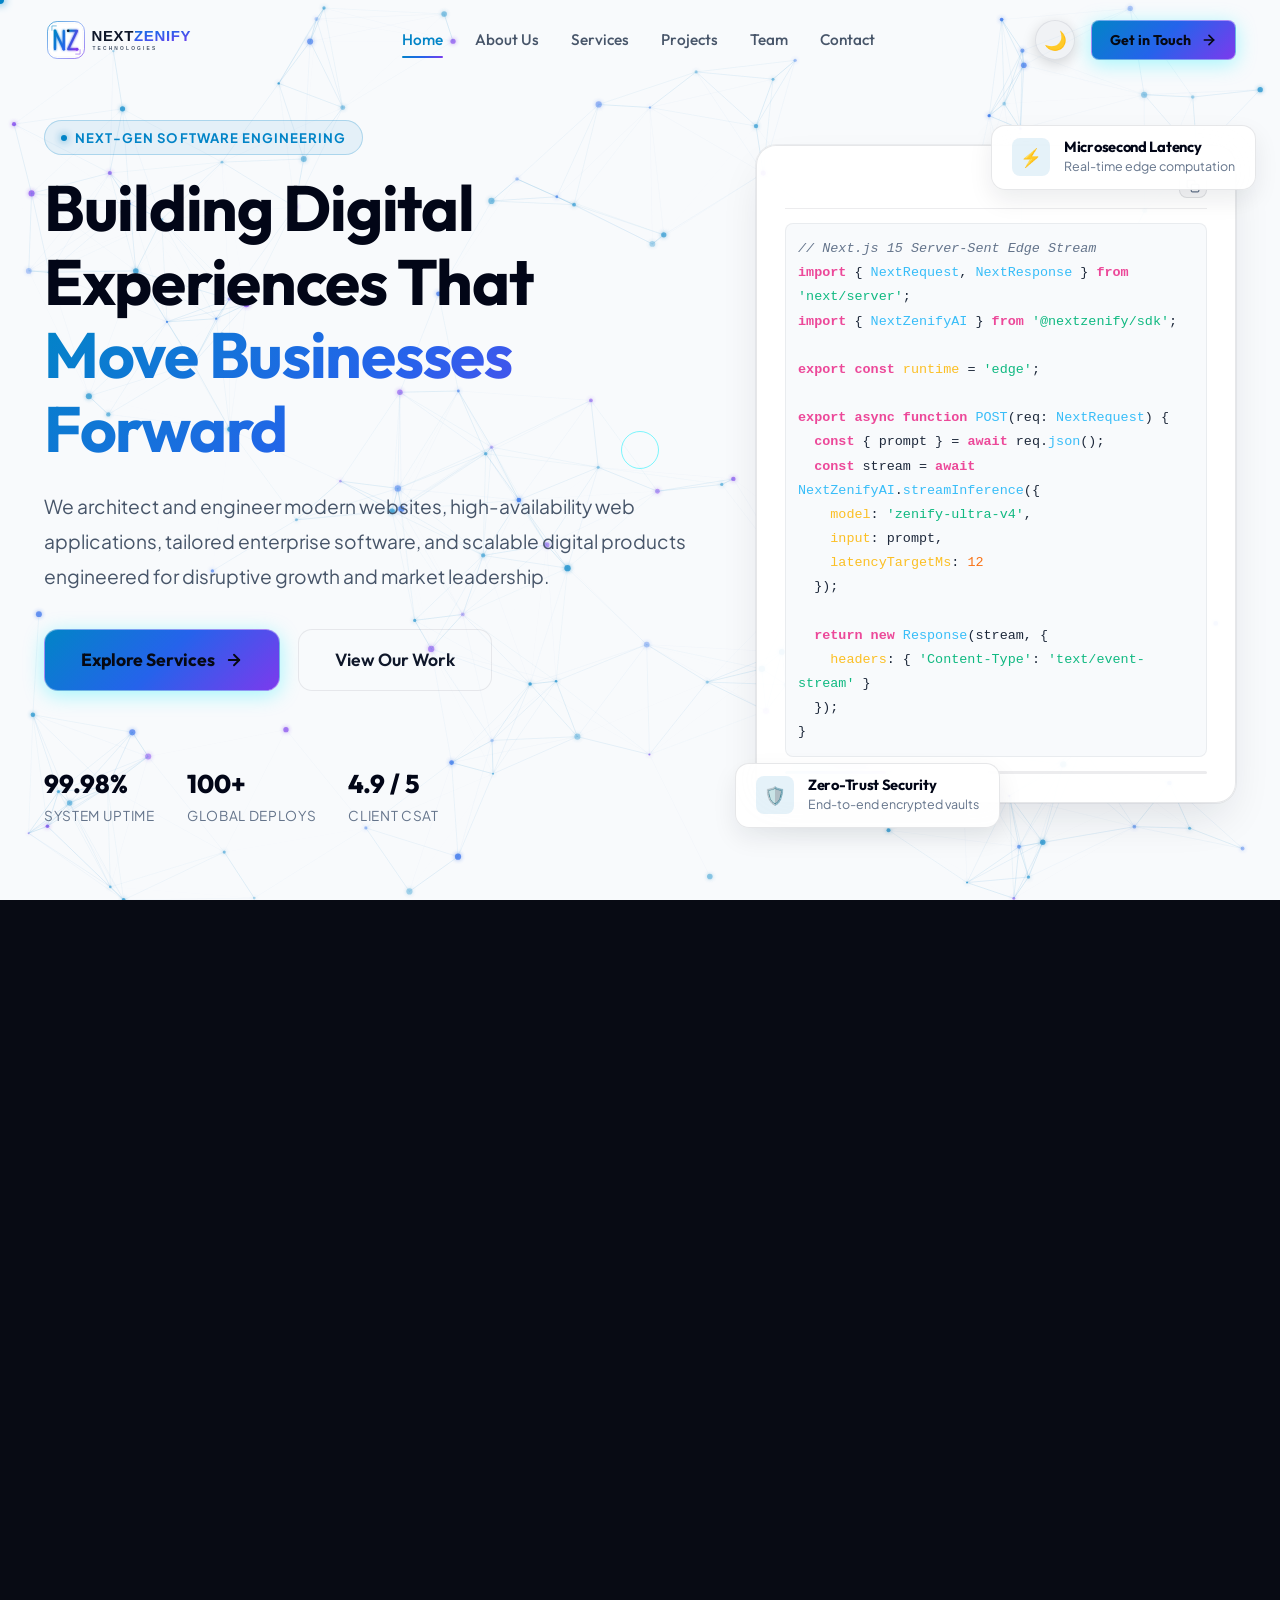
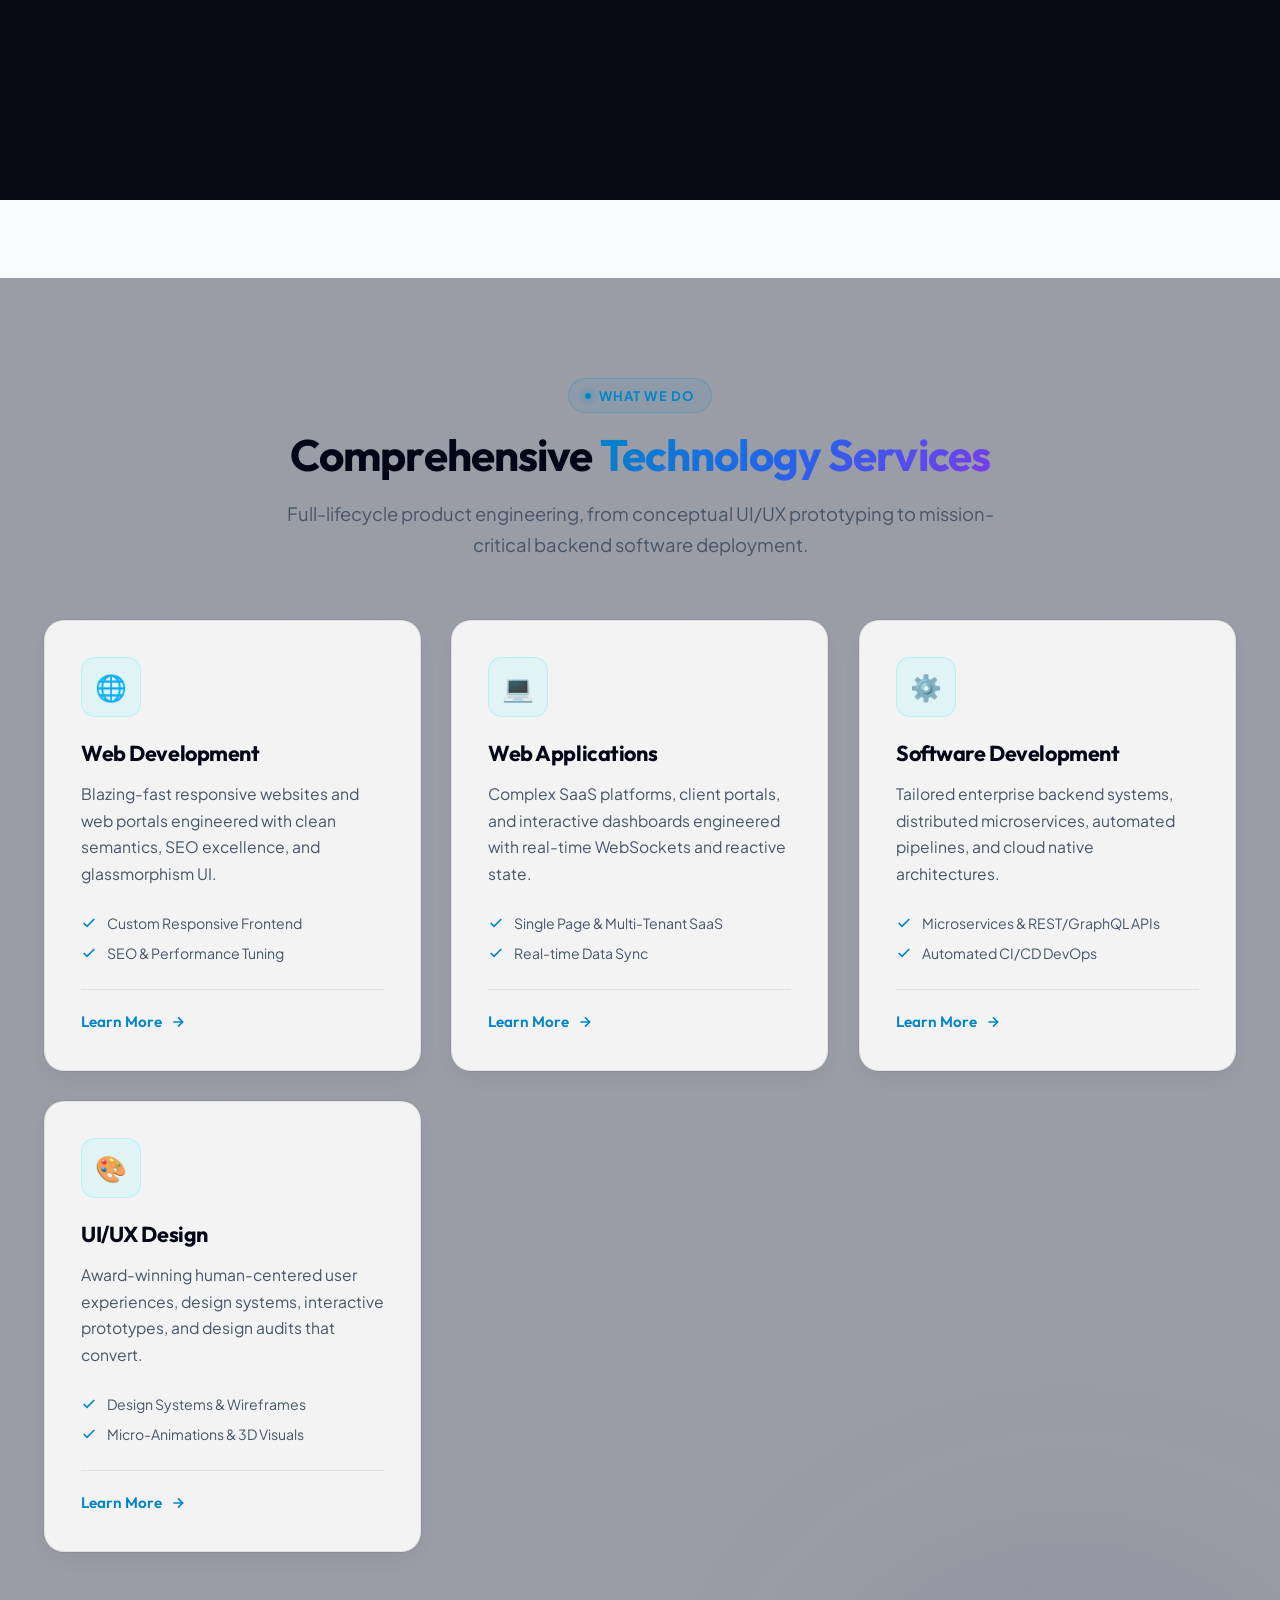
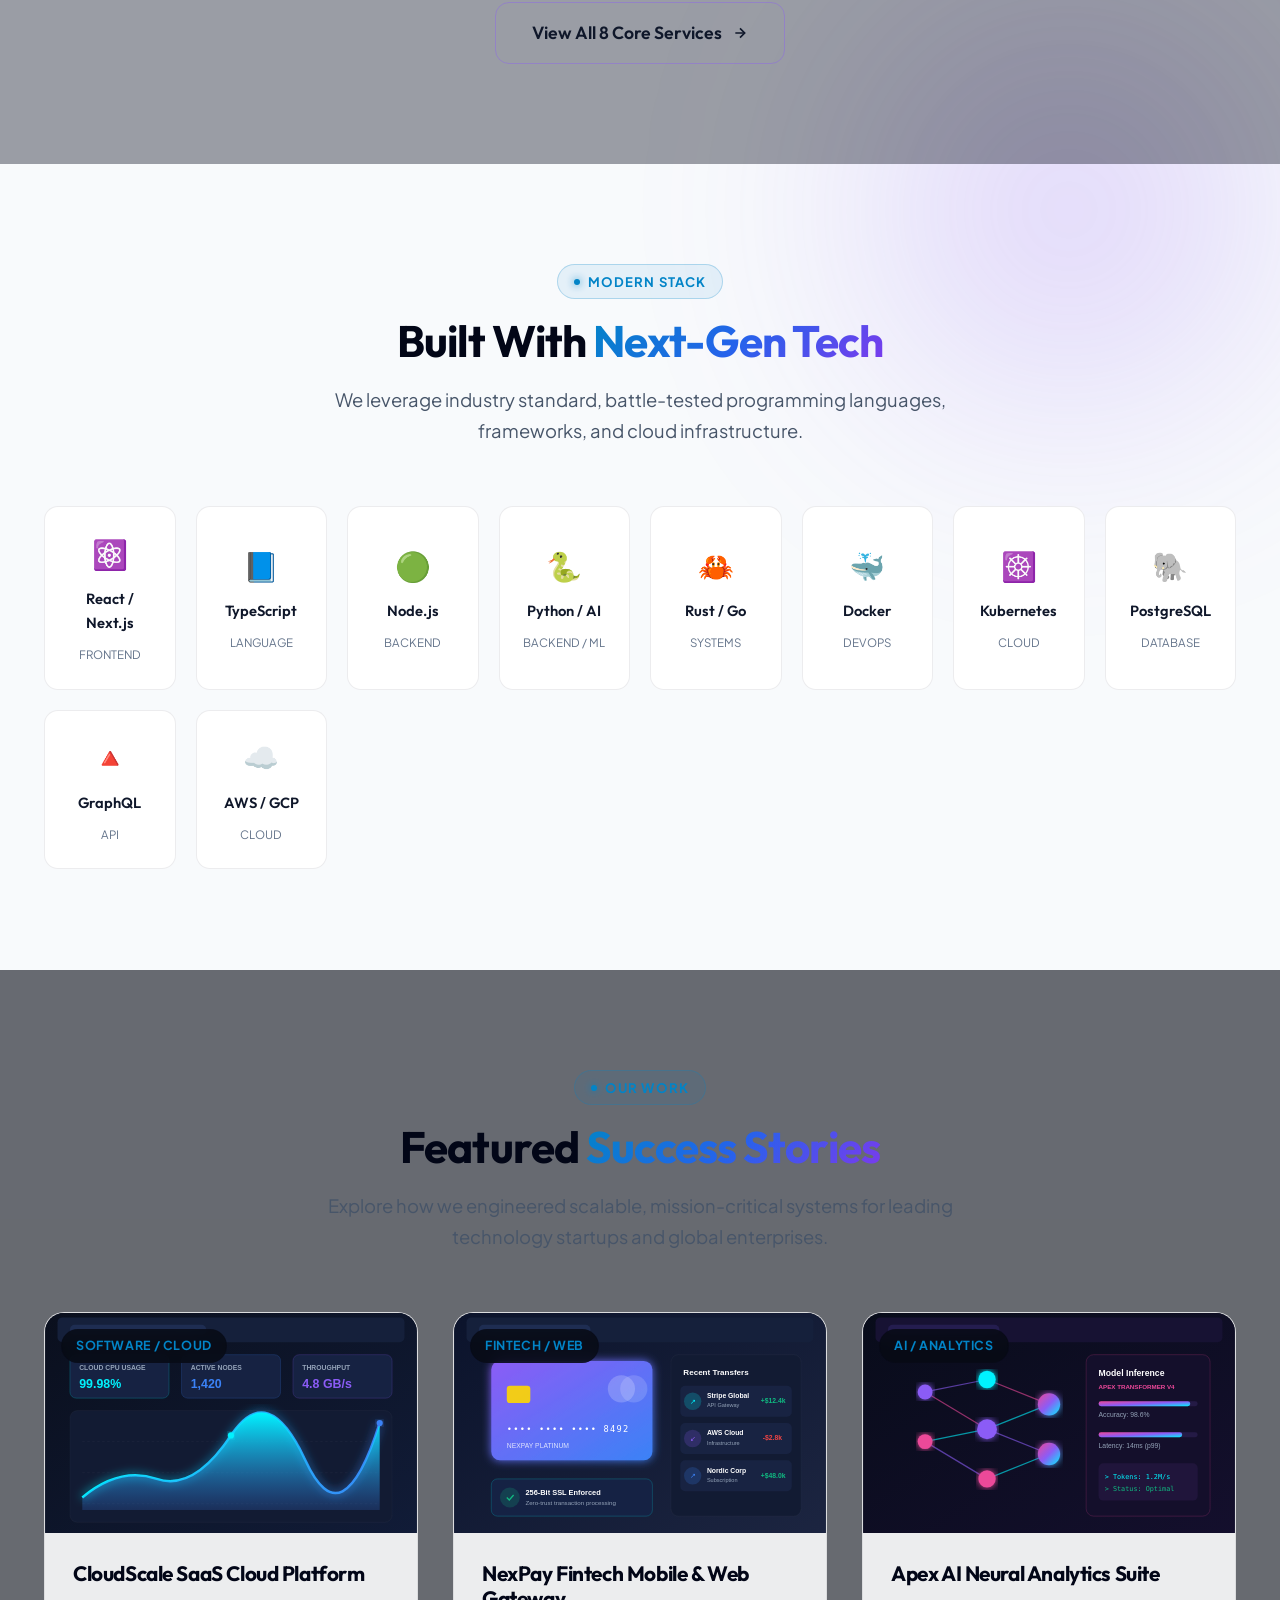
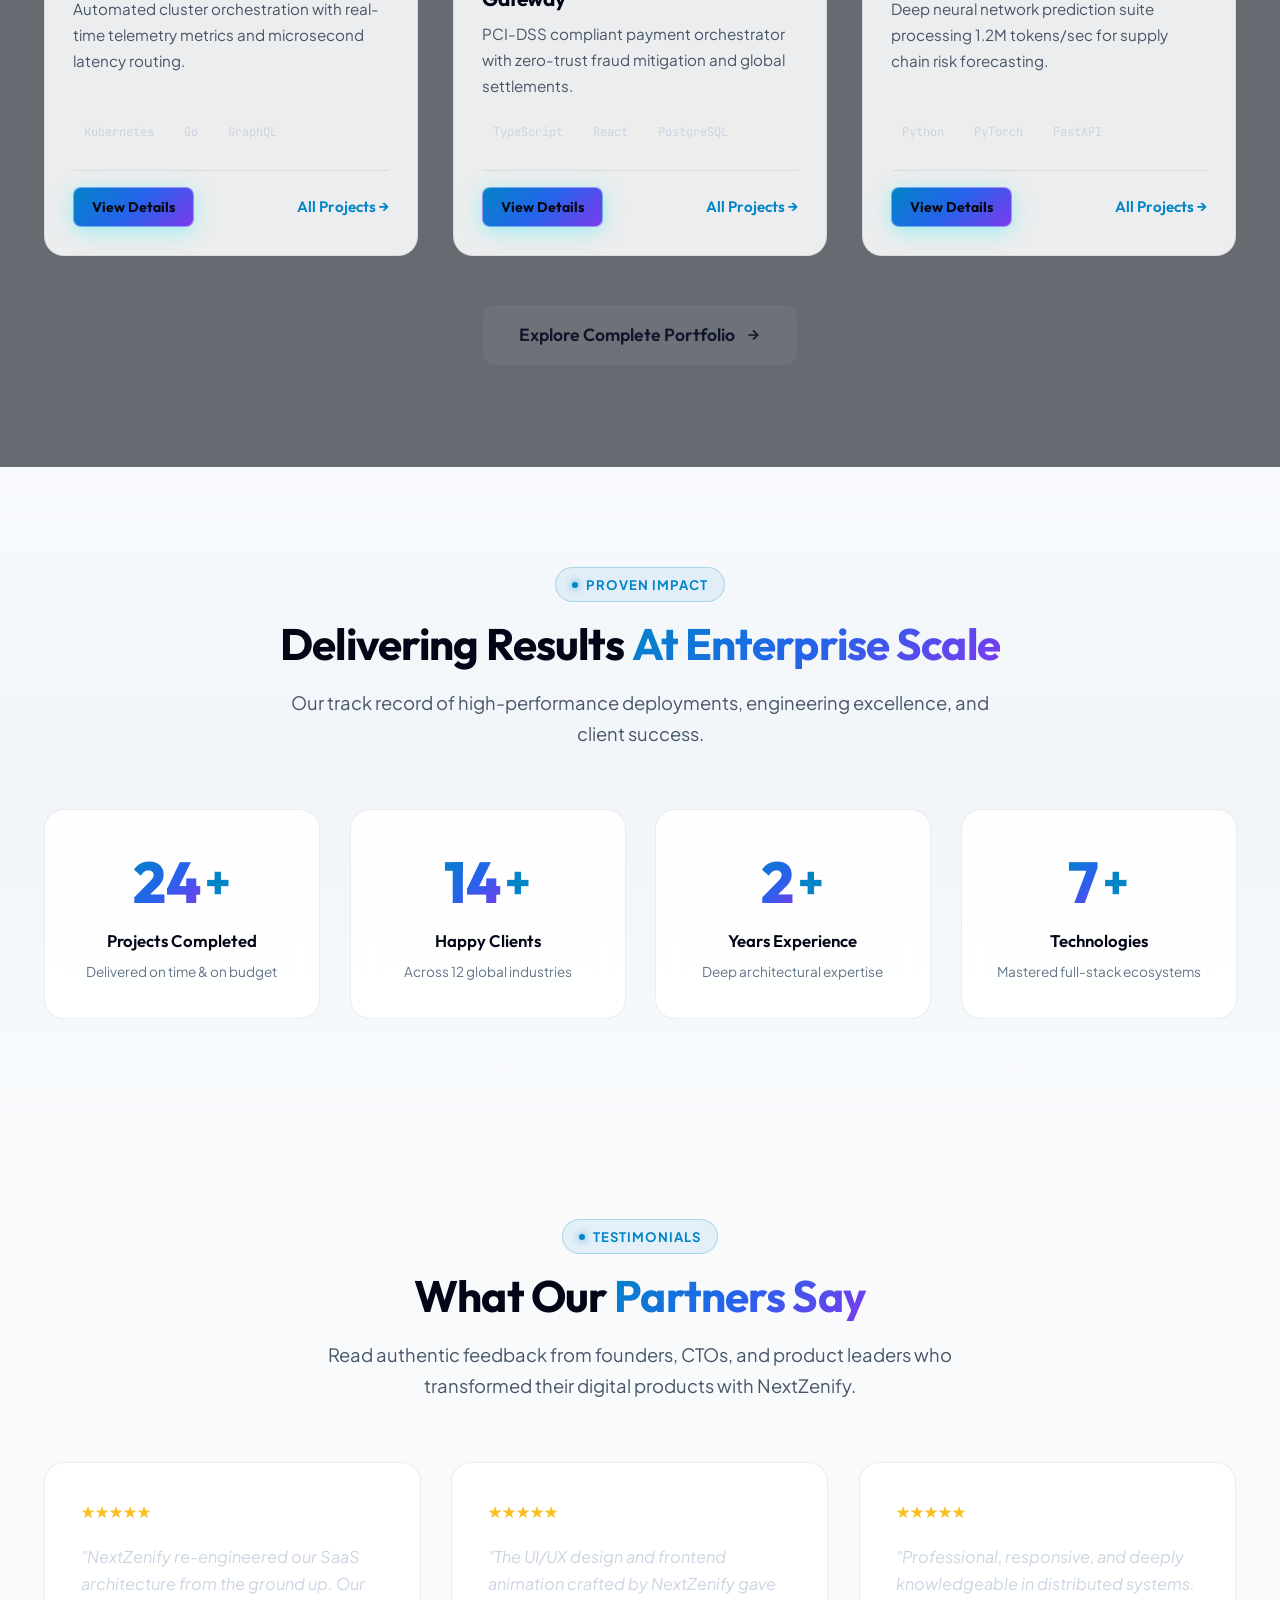
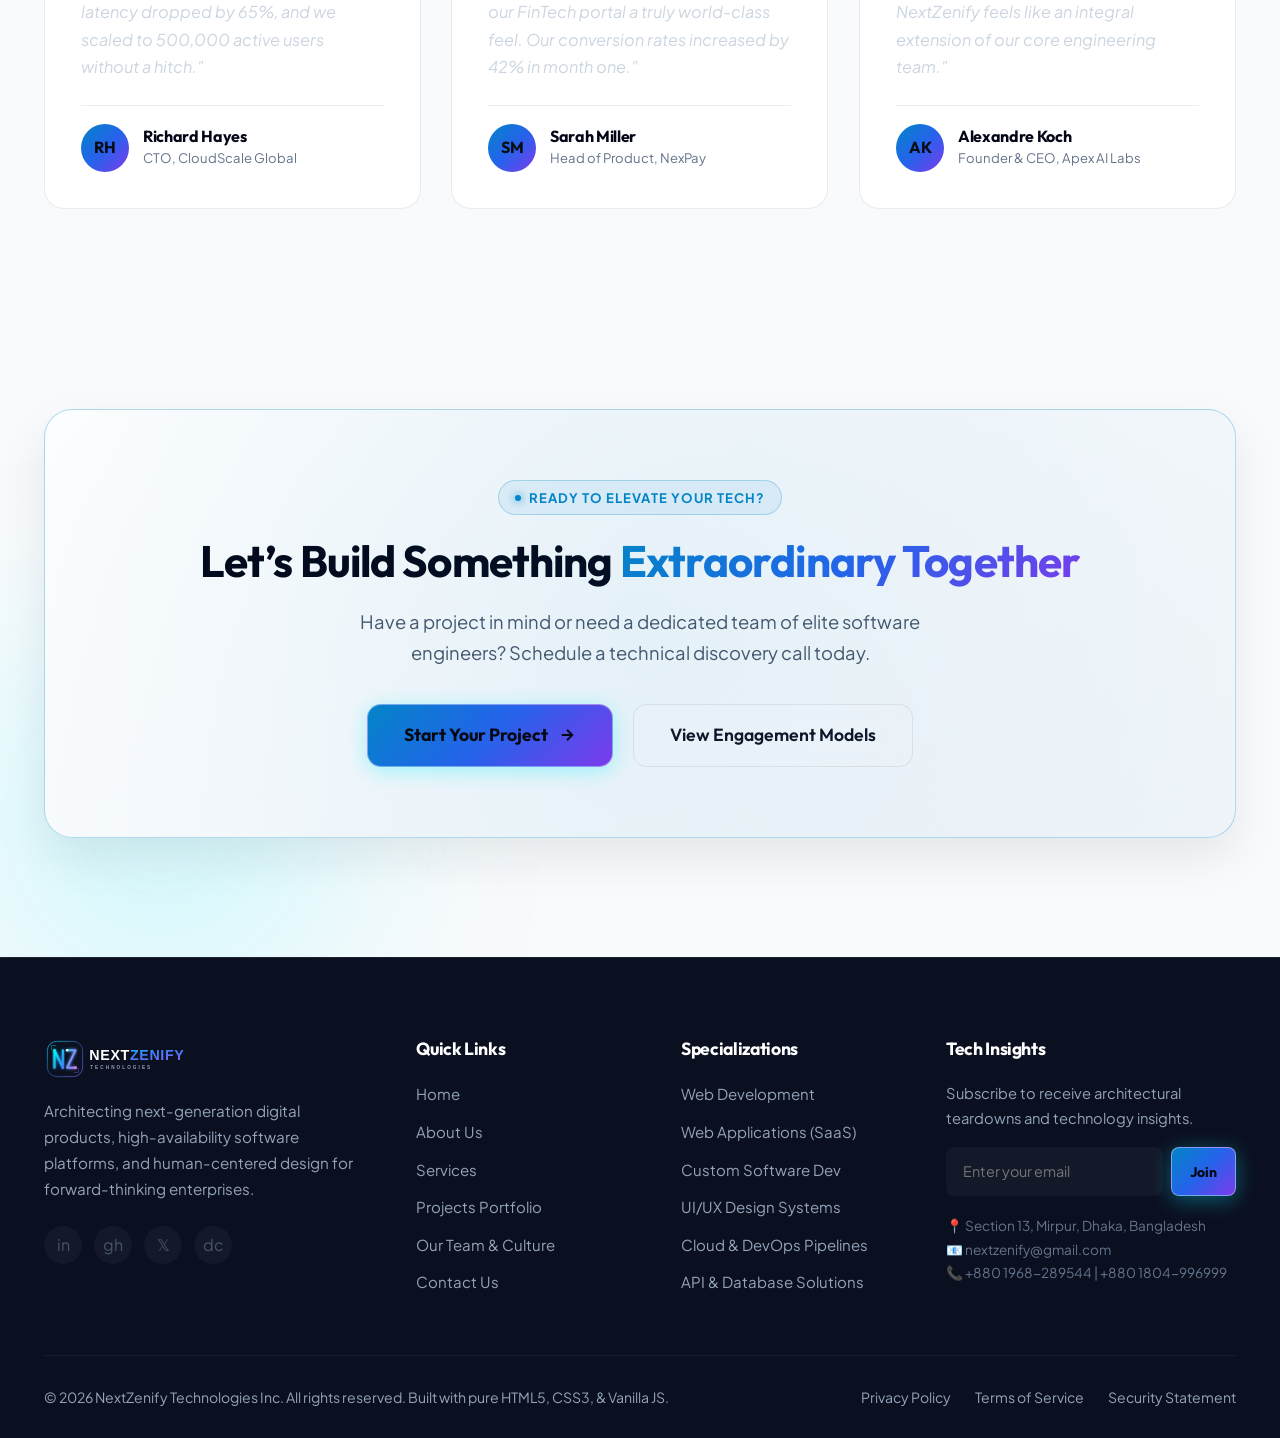
==== commit 5fc5445c: "Update responsive" ====
--- a/index.html
+++ b/index.html
@@ -28,9 +28,9 @@
   </script>
 
   <!-- Stylesheets -->
-  <link rel="stylesheet" href="css/style.css?v=2.4" />
-  <link rel="stylesheet" href="css/animations.css?v=2.4" />
-  <link rel="stylesheet" href="css/responsive.css?v=2.4" />
+  <link rel="stylesheet" href="css/style.css?v=2.5" />
+  <link rel="stylesheet" href="css/animations.css?v=2.5" />
+  <link rel="stylesheet" href="css/responsive.css?v=2.5" />
 </head>
 <body>
 
@@ -93,7 +93,20 @@
   </header>
 
   <!-- Mobile Drawer Overlay -->
-  <div class="mobile-nav-overlay" aria-hidden="true">
+  <div class="mobile-nav-overlay" id="mobile-nav-overlay" aria-hidden="true">
+    <!-- Top Header Bar with Logo and Close Button -->
+    <div class="mobile-drawer-header">
+      <a href="index.html" class="nav-brand" aria-label="NextZenify Home">
+        <img src="images/logo/logo.svg" alt="NextZenify" style="height: 32px;" />
+      </a>
+      <button class="mobile-nav-close" id="mobile-nav-close" aria-label="Close navigation menu">
+        <svg width="22" height="22" viewBox="0 0 24 24" fill="none" stroke="currentColor" stroke-width="2.5" stroke-linecap="round" stroke-linejoin="round">
+          <line x1="18" y1="6" x2="6" y2="18"></line>
+          <line x1="6" y1="6" x2="18" y2="18"></line>
+        </svg>
+      </button>
+    </div>
+
     <nav class="mobile-nav-links">
       <a href="index.html" class="mobile-nav-link active">Home</a>
       <a href="about.html" class="mobile-nav-link">About Us</a>
--- a/css/style.css
+++ b/css/style.css
@@ -907,10 +907,10 @@
 .mobile-nav-overlay {
   position: fixed;
   inset: 0;
-  background: rgba(8, 11, 20, 0.96);
-  backdrop-filter: blur(20px);
-  -webkit-backdrop-filter: blur(20px);
-  z-index: 1001;
+  background: rgba(8, 11, 20, 0.98);
+  backdrop-filter: blur(24px);
+  -webkit-backdrop-filter: blur(24px);
+  z-index: 2000;
   display: flex;
   flex-direction: column;
   align-items: center;
@@ -918,6 +918,8 @@
   opacity: 0;
   visibility: hidden;
   transition: opacity var(--transition-normal), visibility var(--transition-normal);
+  padding: 80px 20px 40px 20px;
+  overflow-y: auto;
 }
 
 .mobile-nav-overlay.open {
@@ -925,12 +927,67 @@
   visibility: visible;
 }
 
+.mobile-drawer-header {
+  position: absolute;
+  top: 0;
+  left: 0;
+  width: 100%;
+  height: 70px;
+  padding: 0 20px;
+  display: flex;
+  align-items: center;
+  justify-content: space-between;
+  border-bottom: 1px solid var(--border-glass);
+}
+
+.mobile-nav-close {
+  width: 44px;
+  height: 44px;
+  border-radius: 50%;
+  background: var(--bg-glass);
+  border: 1px solid var(--border-glass);
+  color: var(--text-highlight);
+  display: flex;
+  align-items: center;
+  justify-content: center;
+  cursor: pointer;
+  transition: all var(--transition-fast);
+  padding: 0;
+}
+
+.mobile-nav-close:hover,
+.mobile-nav-close:active {
+  background: rgba(0, 242, 254, 0.18);
+  border-color: var(--accent-cyan);
+  color: var(--accent-cyan);
+  transform: rotate(90deg) scale(1.08);
+}
+
+[data-theme="light"] .mobile-drawer-header {
+  border-bottom: 1px solid rgba(15, 23, 42, 0.08);
+}
+
+[data-theme="light"] .mobile-nav-close {
+  background: rgba(15, 23, 42, 0.06);
+  border-color: rgba(15, 23, 42, 0.12);
+  color: #0f172a;
+}
+
+[data-theme="light"] .mobile-nav-close:hover,
+[data-theme="light"] .mobile-nav-close:active {
+  background: rgba(2, 132, 199, 0.12);
+  border-color: #0284c7;
+  color: #0284c7;
+}
+
 .mobile-nav-links {
   display: flex;
   flex-direction: column;
   align-items: center;
-  gap: 28px;
+  gap: 24px;
   text-align: center;
+  width: 100%;
+  max-width: 320px;
 }
 
 .mobile-nav-link {
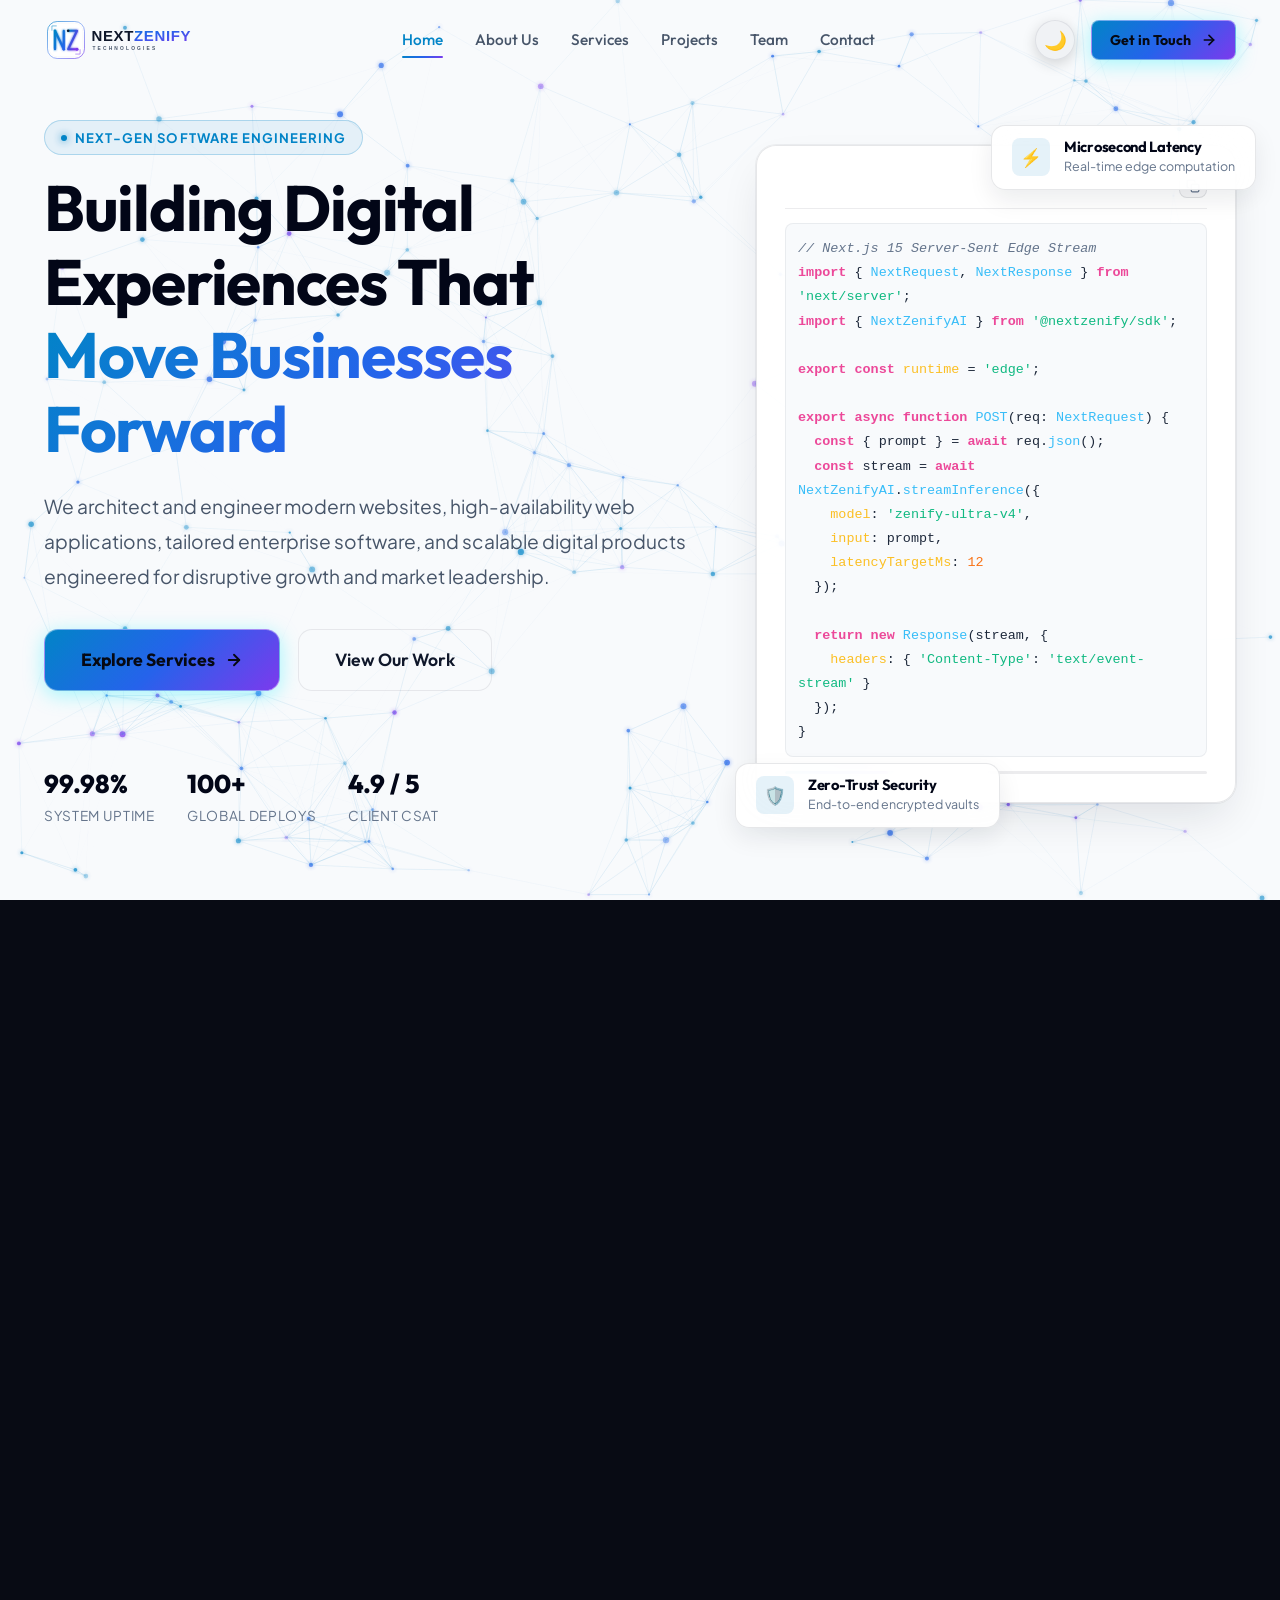
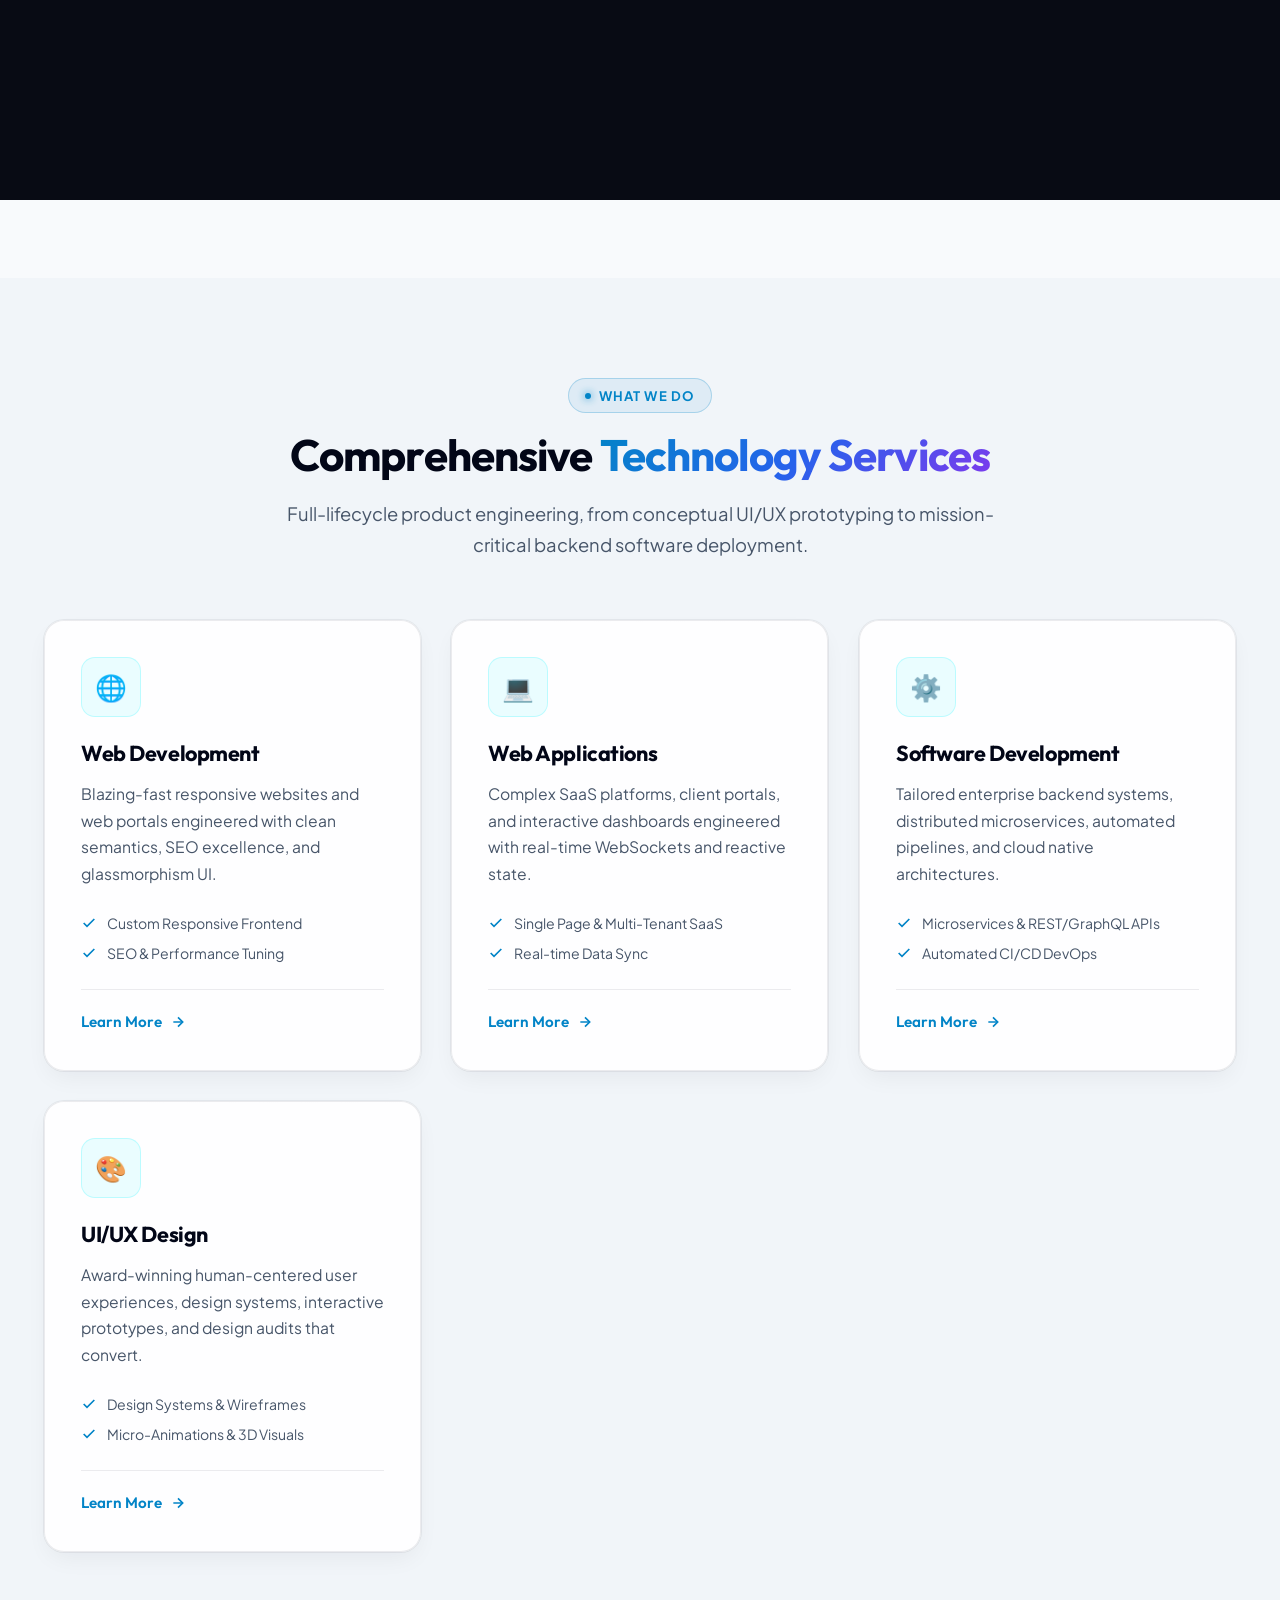
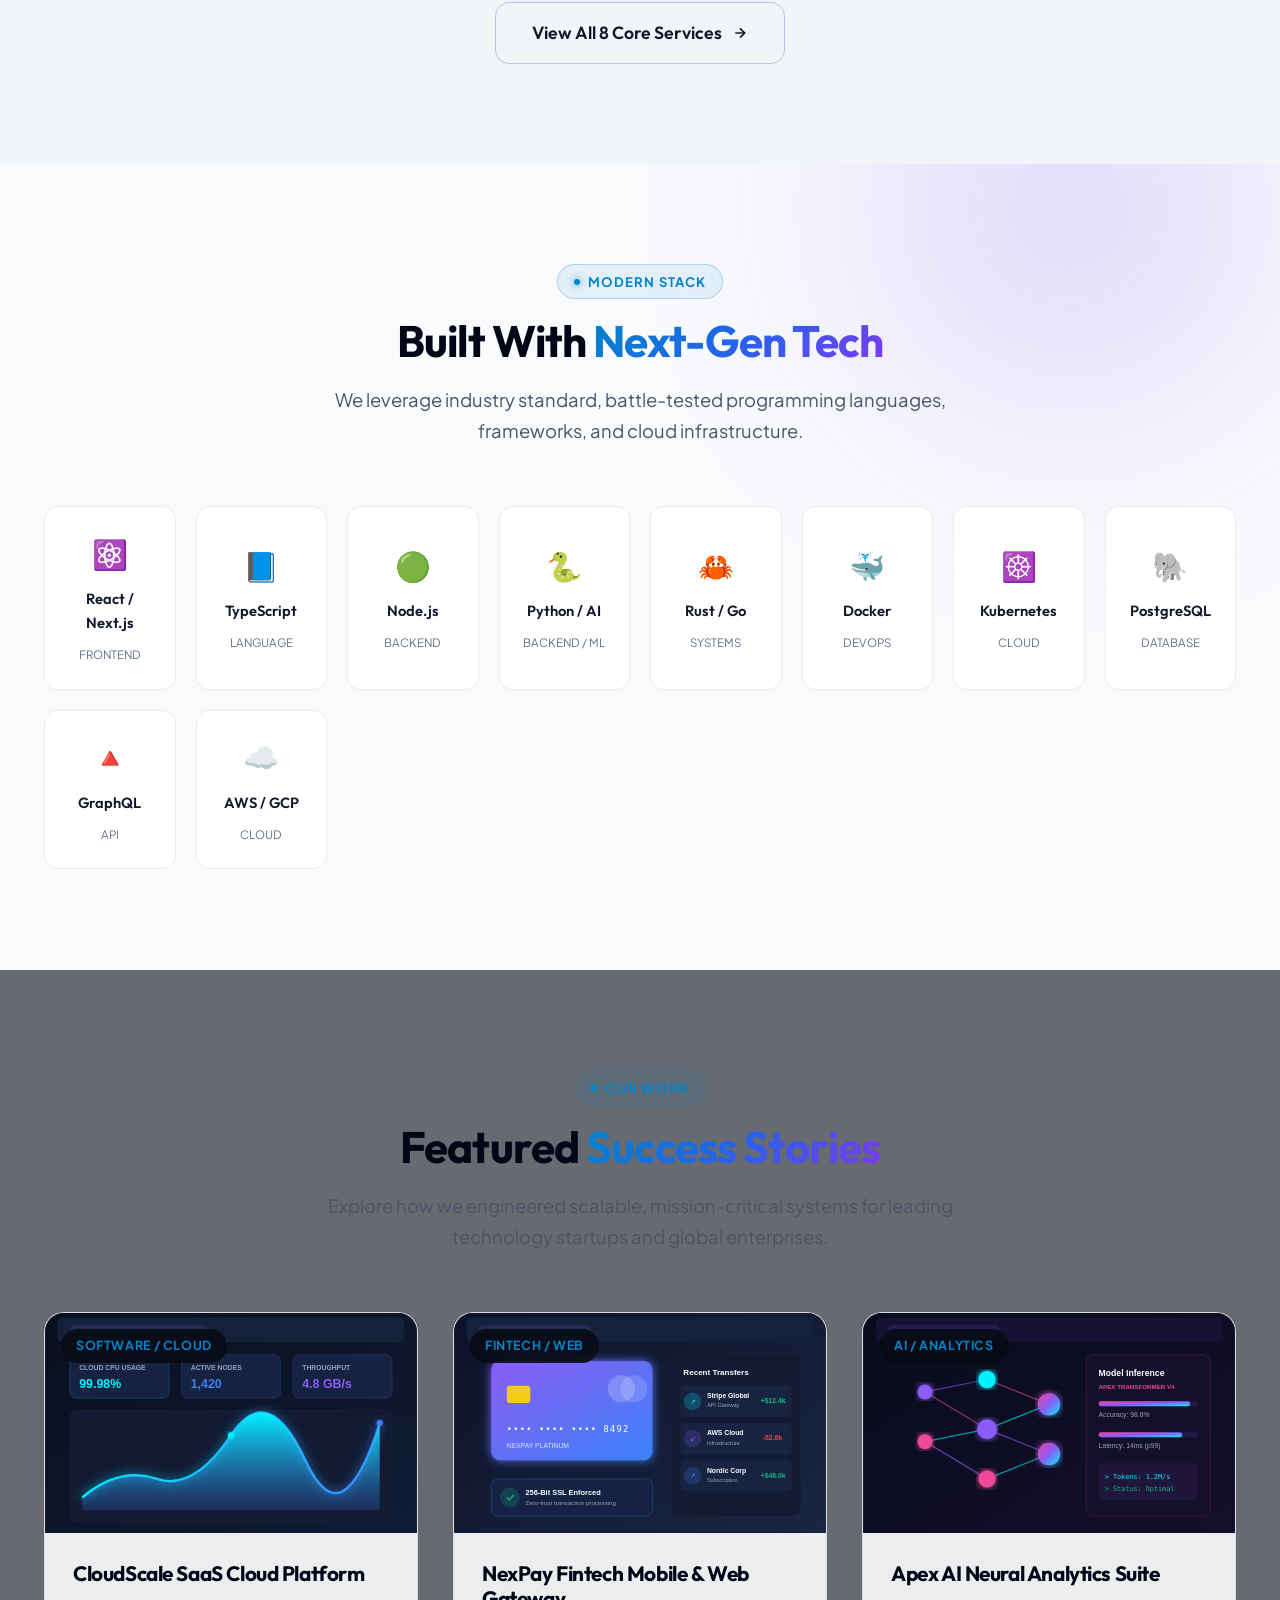
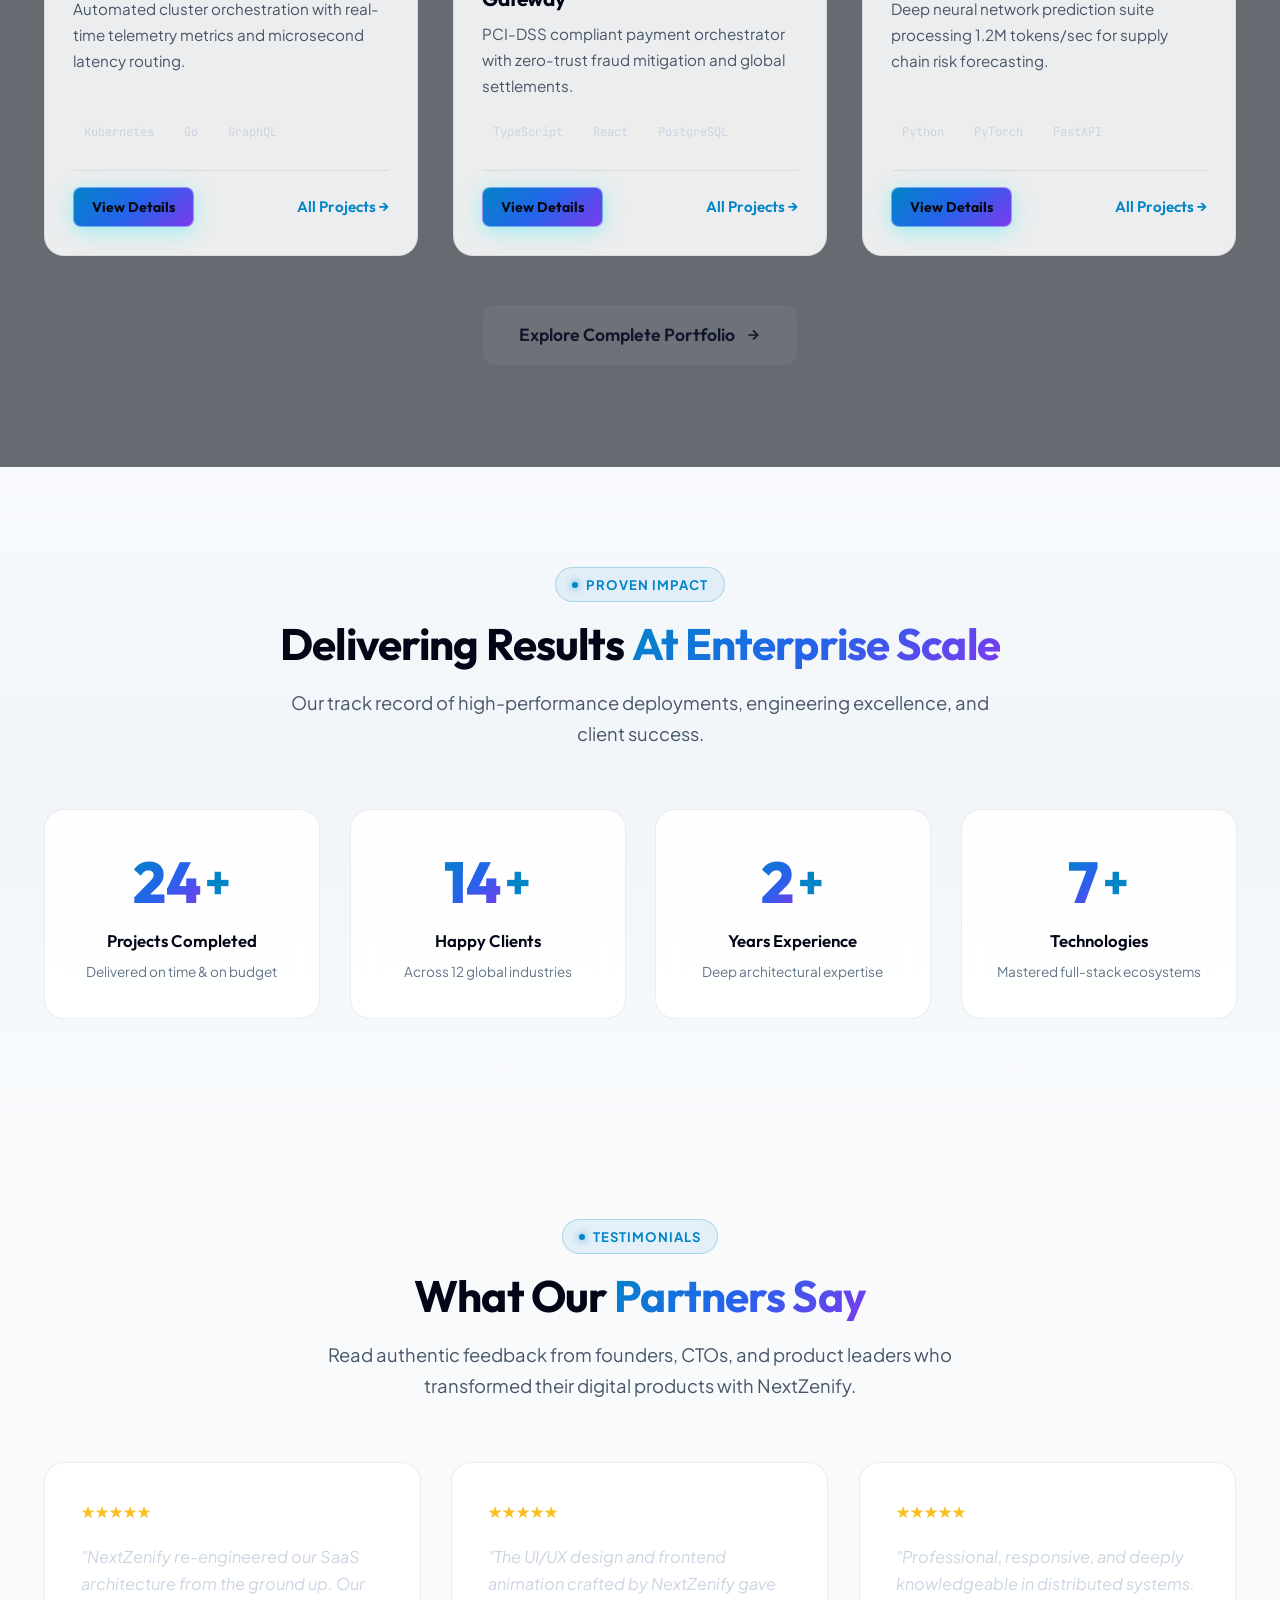
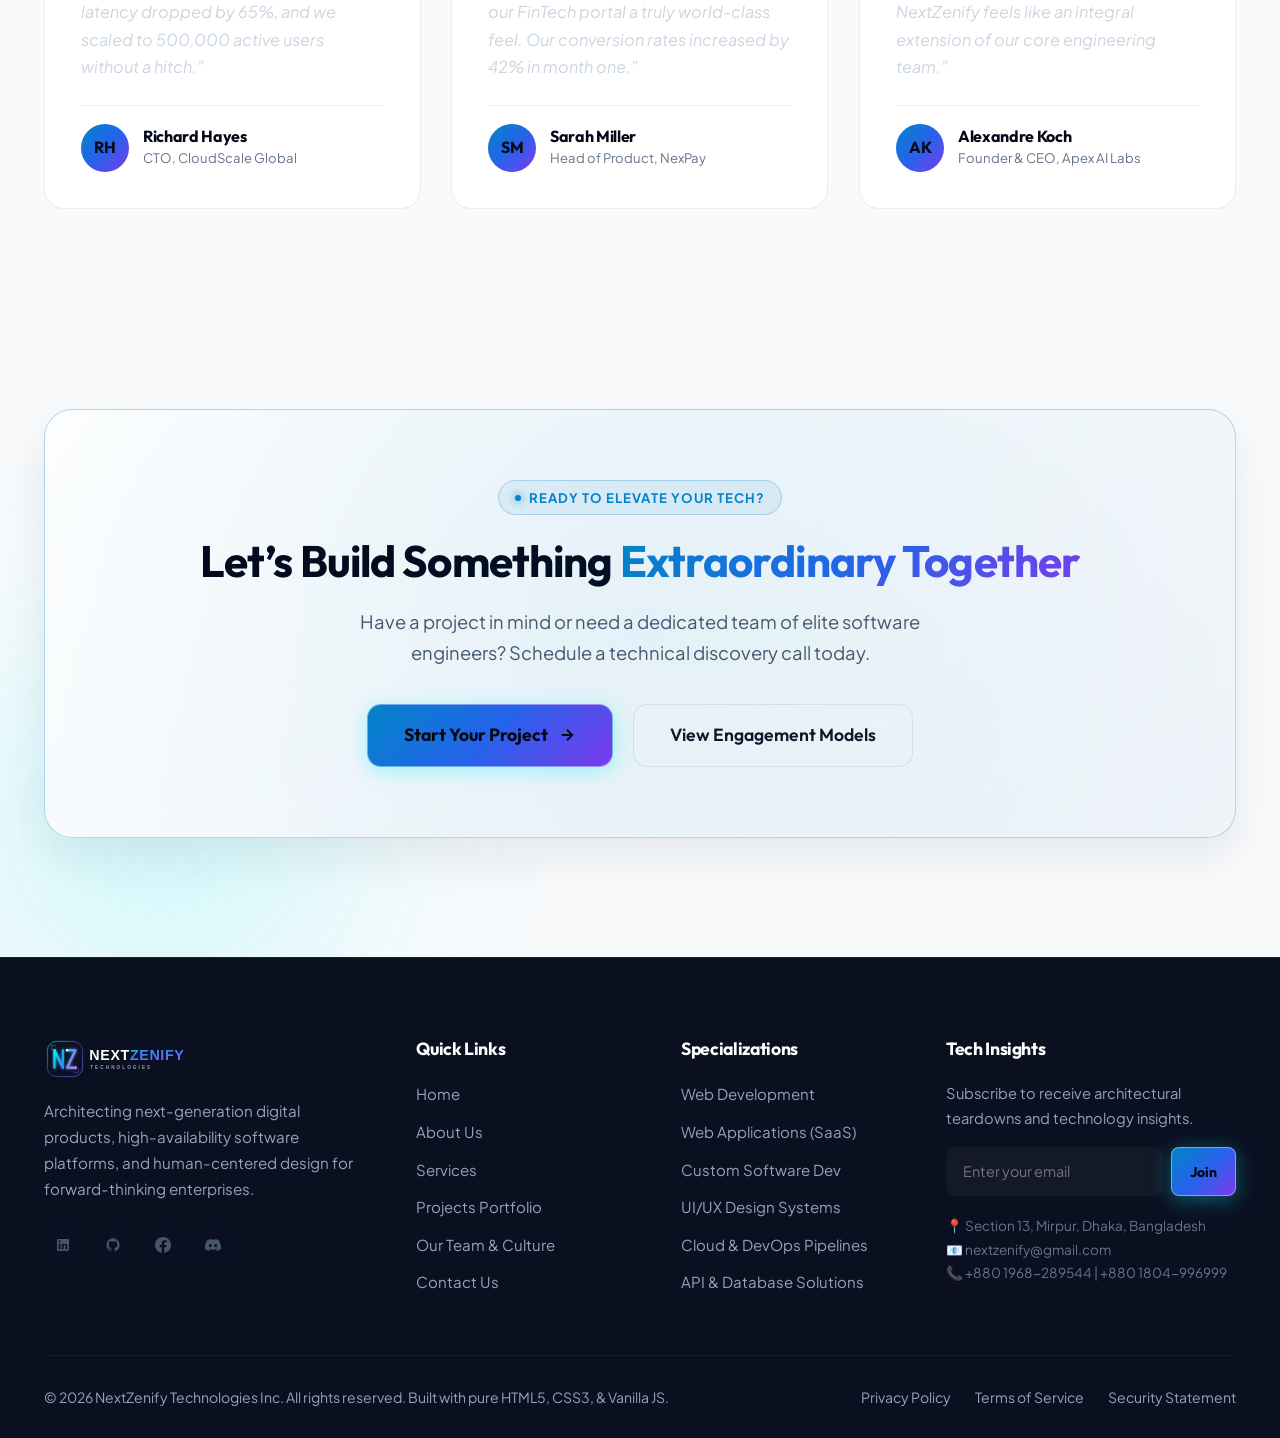
==== commit b334388b: "Update NextZenify website" ====
--- a/index.html
+++ b/index.html
@@ -289,7 +289,7 @@
     </section>
 
     <!-- SERVICES PREVIEW SECTION -->
-    <section class="section" style="background: rgba(13, 18, 36, 0.4);">
+    <section class="section" style="background: var(--bg-secondary);">
       <div class="container">
         <div class="section-header reveal">
           <div class="badge-tag">WHAT WE DO</div>
@@ -739,10 +739,18 @@
             Architecting next-generation digital products, high-availability software platforms, and human-centered design for forward-thinking enterprises.
           </p>
           <div class="team-socials" style="justify-content: flex-start;">
-            <a href="https://linkedin.com" target="_blank" rel="noopener" class="social-link" aria-label="LinkedIn">in</a>
-            <a href="https://github.com" target="_blank" rel="noopener" class="social-link" aria-label="GitHub">gh</a>
-            <a href="https://twitter.com" target="_blank" rel="noopener" class="social-link" aria-label="Twitter">𝕏</a>
-            <a href="https://discord.com" target="_blank" rel="noopener" class="social-link" aria-label="Discord">dc</a>
+            <a href="https://linkedin.com" target="_blank" rel="noopener" class="social-link" aria-label="LinkedIn">
+              <svg width="16" height="16" viewBox="0 0 24 24" fill="currentColor" aria-hidden="true"><path d="M19 3a2 2 0 0 1 2 2v14a2 2 0 0 1-2 2H5a2 2 0 0 1-2-2V5a2 2 0 0 1 2-2h14m-.5 15.5v-5.3a3.26 3.26 0 0 0-3.26-3.26c-.85 0-1.84.52-2.28 1.3v-1.11h-2.79v8.37h2.79v-4.93c0-.77.62-1.4 1.39-1.4a1.4 1.4 0 0 1 1.4 1.4v4.93h2.75M6.88 8.56a1.68 1.68 0 0 0 1.68-1.68c0-.93-.75-1.69-1.68-1.69a1.69 1.69 0 0 0-1.69 1.69c0 .93.76 1.68 1.69 1.68m1.39 9.94v-8.37H5.5v8.37h2.77z"/></svg>
+            </a>
+            <a href="https://github.com" target="_blank" rel="noopener" class="social-link" aria-label="GitHub">
+              <svg width="16" height="16" viewBox="0 0 24 24" fill="currentColor" aria-hidden="true"><path d="M12 2A10 10 0 0 0 2 12c0 4.42 2.87 8.17 6.84 9.5.5.08.66-.23.66-.5v-1.69c-2.77.6-3.36-1.34-3.36-1.34-.46-1.16-1.11-1.47-1.11-1.47-.91-.62.07-.6.07-.6 1 .07 1.53 1.03 1.53 1.03.87 1.52 2.34 1.07 2.91.83.1-.65.35-1.09.63-1.34-2.22-.25-4.55-1.11-4.55-4.92 0-1.11.38-2 1.03-2.71-.1-.25-.45-1.29.1-2.64 0 0 .84-.27 2.75 1.02.79-.22 1.65-.33 2.5-.33.85 0 1.71.11 2.5.33 1.91-1.29 2.75-1.02 2.75-1.02.55 1.35.2 2.39.1 2.64.65.71 1.03 1.6 1.03 2.71 0 3.82-2.34 4.66-4.57 4.91.36.31.69.92.69 1.85V21c0 .27.16.59.67.5C19.14 20.16 22 16.42 22 12A10 10 0 0 0 12 2z"/></svg>
+            </a>
+            <a href="https://facebook.com" target="_blank" rel="noopener" class="social-link" aria-label="Facebook">
+              <svg width="16" height="16" viewBox="0 0 24 24" fill="currentColor" aria-hidden="true"><path d="M24 12.073c0-6.627-5.373-12-12-12s-12 5.373-12 12c0 5.99 4.388 10.954 10.125 11.854v-8.385H7.078v-3.47h3.047V9.43c0-3.007 1.792-4.669 4.533-4.669 1.312 0 2.686.235 2.686.235v2.953H15.83c-1.491 0-1.956.925-1.956 1.874v2.25h3.328l-.532 3.47h-2.796v8.385C19.612 23.027 24 18.062 24 12.073z"/></svg>
+            </a>
+            <a href="https://discord.com" target="_blank" rel="noopener" class="social-link" aria-label="Discord">
+              <svg width="16" height="16" viewBox="0 0 24 24" fill="currentColor" aria-hidden="true"><path d="M20.317 4.37a19.791 19.791 0 0 0-4.885-1.515.074.074 0 0 0-.079.037c-.21.375-.444.864-.608 1.25a18.27 18.27 0 0 0-5.487 0 12.64 12.64 0 0 0-.617-1.25.077.077 0 0 0-.079-.037A19.736 19.736 0 0 0 3.677 4.37a.07.07 0 0 0-.032.027C.533 9.046-.32 13.58.099 18.057a.082.082 0 0 0 .031.057 19.9 19.9 0 0 0 5.993 3.03.078.078 0 0 0 .084-.028c.462-.63.874-1.295 1.226-1.994.021-.041.001-.09-.041-.106a13.107 13.107 0 0 1-1.872-.892.077.077 0 0 1-.008-.128 10.2 10.2 0 0 0 .372-.292.074.074 0 0 1 .077-.01c3.928 1.793 8.18 1.793 12.061 0a.074.074 0 0 1 .078.01c.12.098.246.198.373.292a.077.077 0 0 1-.006.127 12.299 12.299 0 0 1-1.873.894.077.077 0 0 0-.041.107c.36.698.772 1.362 1.225 1.993a.076.076 0 0 0 .084.028 19.839 19.839 0 0 0 6.002-3.03.077.077 0 0 0 .032-.054c.5-5.177-.838-9.674-3.549-13.66a.061.061 0 0 0-.031-.028zM8.02 15.33c-1.183 0-2.157-1.085-2.157-2.419 0-1.333.956-2.419 2.157-2.419 1.21 0 2.176 1.096 2.157 2.42 0 1.333-.956 2.418-2.157 2.418zm7.975 0c-1.183 0-2.157-1.085-2.157-2.419 0-1.333.955-2.419 2.157-2.419 1.21 0 2.176 1.096 2.157 2.42 0 1.333-.946 2.418-2.157 2.418z"/></svg>
+            </a>
           </div>
         </div>
 
--- a/css/style.css
+++ b/css/style.css
@@ -42,6 +42,12 @@
   --border-glass-hover: rgba(0, 242, 254, 0.4);
   --border-glass-active: rgba(139, 92, 246, 0.5);
 
+  /* Form Input Tokens */
+  --bg-input: rgba(13, 18, 36, 0.7);
+  --bg-input-focus: rgba(19, 27, 54, 0.95);
+  --border-input: var(--border-glass);
+  --placeholder-color: #64748b;
+
   /* Shadows & Glows */
   --glow-cyan: 0 0 25px rgba(0, 242, 254, 0.35);
   --glow-blue: 0 0 25px rgba(59, 130, 246, 0.35);
@@ -108,6 +114,12 @@
   --border-glass-hover: rgba(2, 132, 199, 0.5);
   --border-glass-active: rgba(124, 58, 237, 0.5);
 
+  /* Form Input Tokens (Light Mode) */
+  --bg-input: #ffffff;
+  --bg-input-focus: #ffffff;
+  --border-input: rgba(15, 23, 42, 0.16);
+  --placeholder-color: #94a3b8;
+
   /* Clean Drop Shadows */
   --glow-cyan: 0 4px 20px rgba(2, 132, 199, 0.2);
   --glow-blue: 0 4px 20px rgba(37, 99, 235, 0.2);
@@ -295,6 +307,39 @@
 
 [data-theme="light"] .footer-col h5 {
   color: #ffffff;
+}
+
+/* Light Theme Form Controls */
+[data-theme="light"] .form-card {
+  background: #ffffff !important;
+  border-color: rgba(15, 23, 42, 0.08) !important;
+  box-shadow: 0 15px 35px rgba(15, 23, 42, 0.06) !important;
+}
+
+[data-theme="light"] .form-label {
+  color: #0f172a !important;
+}
+
+[data-theme="light"] .form-control {
+  background-color: #ffffff !important;
+  border-color: rgba(15, 23, 42, 0.18) !important;
+  color: #0f172a !important;
+  box-shadow: 0 1px 3px rgba(15, 23, 42, 0.04);
+}
+
+[data-theme="light"] .form-control:focus {
+  background-color: #ffffff !important;
+  border-color: #0284c7 !important;
+  box-shadow: 0 0 0 3px rgba(2, 132, 199, 0.18) !important;
+}
+
+[data-theme="light"] .form-control::placeholder {
+  color: #94a3b8 !important;
+}
+
+[data-theme="light"] select.form-control option {
+  background-color: #ffffff !important;
+  color: #0f172a !important;
 }
 
 /* --------------------------------------------------------------------------
@@ -325,18 +370,6 @@
   min-height: 100vh;
   display: flex;
   flex-direction: column;
-}
-
-/* Hide default cursor on desktop when custom cursor is active */
-@media (hover: hover) and (pointer: fine) {
-  body.has-custom-cursor,
-  body.has-custom-cursor a,
-  body.has-custom-cursor button,
-  body.has-custom-cursor input,
-  body.has-custom-cursor textarea,
-  body.has-custom-cursor select {
-    cursor: none !important;
-  }
 }
 
 a {
@@ -606,49 +639,6 @@
   animation: loadProgress 1.4s cubic-bezier(0.16, 1, 0.3, 1) forwards;
 }
 
-/* --------------------------------------------------------------------------
-   7. CUSTOM CURSOR
-   -------------------------------------------------------------------------- */
-.custom-cursor-dot {
-  position: fixed;
-  top: 0;
-  left: 0;
-  width: 8px;
-  height: 8px;
-  background: var(--accent-cyan);
-  border-radius: 50%;
-  pointer-events: none;
-  z-index: 99999;
-  transform: translate(-50%, -50%);
-  transition: transform 0.05s ease, background-color 0.2s;
-  box-shadow: 0 0 10px var(--accent-cyan);
-}
-
-.custom-cursor-ring {
-  position: fixed;
-  top: 0;
-  left: 0;
-  width: 38px;
-  height: 38px;
-  border: 1.5px solid rgba(0, 242, 254, 0.5);
-  border-radius: 50%;
-  pointer-events: none;
-  z-index: 99998;
-  transform: translate(-50%, -50%);
-  transition: width 0.3s cubic-bezier(0.16, 1, 0.3, 1),
-              height 0.3s cubic-bezier(0.16, 1, 0.3, 1),
-              border-color 0.3s,
-              background-color 0.3s,
-              transform 0.15s ease-out;
-}
-
-.custom-cursor-ring.hovered {
-  width: 60px;
-  height: 60px;
-  border-color: var(--accent-purple);
-  background-color: rgba(139, 92, 246, 0.12);
-  box-shadow: 0 0 20px rgba(139, 92, 246, 0.4);
-}
 
 /* --------------------------------------------------------------------------
    8. CANVAS & BACKGROUND GRAPHICS
@@ -1901,11 +1891,22 @@
   border-radius: 50%;
   background: rgba(255, 255, 255, 0.04);
   border: 1px solid var(--border-glass);
-  display: flex;
+  display: inline-flex;
   align-items: center;
   justify-content: center;
   color: var(--text-secondary);
   transition: all var(--transition-fast);
+  text-decoration: none;
+  cursor: pointer;
+  flex-shrink: 0;
+}
+
+.social-link svg {
+  width: 16px;
+  height: 16px;
+  fill: currentColor;
+  display: block;
+  transition: transform var(--transition-fast), fill var(--transition-fast);
 }
 
 .social-link:hover {
@@ -1914,6 +1915,28 @@
   border-color: transparent;
   transform: translateY(-3px);
   box-shadow: var(--glow-cyan);
+}
+
+.social-link:hover svg {
+  fill: #080b14;
+  transform: scale(1.1);
+}
+
+[data-theme="light"] .social-link {
+  background: rgba(15, 23, 42, 0.05);
+  border-color: rgba(15, 23, 42, 0.12);
+  color: #475569;
+}
+
+[data-theme="light"] .social-link:hover {
+  background: #0284c7;
+  color: #ffffff;
+  border-color: transparent;
+  box-shadow: 0 4px 14px rgba(2, 132, 199, 0.35);
+}
+
+[data-theme="light"] .social-link:hover svg {
+  fill: #ffffff;
 }
 
 /* --------------------------------------------------------------------------
@@ -2120,18 +2143,35 @@
 .form-control {
   width: 100%;
   padding: 14px 18px;
-  background: rgba(8, 11, 20, 0.6);
-  border: 1px solid var(--border-glass);
+  background-color: var(--bg-input);
+  border: 1px solid var(--border-input);
   border-radius: var(--radius-sm);
   color: var(--text-primary);
   font-size: 0.98rem;
+  font-family: inherit;
   transition: all var(--transition-fast);
+}
+
+.form-control::placeholder {
+  color: var(--placeholder-color);
+  opacity: 1;
 }
 
 .form-control:focus {
   border-color: var(--accent-cyan);
   box-shadow: 0 0 15px rgba(0, 242, 254, 0.25);
-  background: rgba(13, 18, 36, 0.9);
+  background-color: var(--bg-input-focus);
+  outline: none;
+}
+
+select.form-control {
+  background-color: var(--bg-input);
+  color: var(--text-primary);
+}
+
+select.form-control option {
+  background-color: var(--bg-secondary);
+  color: var(--text-primary);
 }
 
 .form-control.valid {
@@ -2912,20 +2952,3 @@
     width: 100% !important;
   }
 }
-
-@media (hover: none) or (pointer: coarse) {
-  .custom-cursor-dot,
-  .custom-cursor-ring {
-    display: none !important;
-  }
-
-  body,
-  body.has-custom-cursor,
-  body a,
-  body button,
-  body input,
-  body textarea,
-  body select {
-    cursor: auto !important;
-  }
-}
--- a/css/responsive.css
+++ b/css/responsive.css
@@ -685,21 +685,6 @@
    6. TOUCH DEVICE OPTIMIZATION (NO HOVER POINTER)
    -------------------------------------------------------------------------- */
 @media (hover: none) or (pointer: coarse) {
-  .custom-cursor-dot,
-  .custom-cursor-ring {
-    display: none !important;
-  }
-
-  body,
-  body.has-custom-cursor,
-  body a,
-  body button,
-  body input,
-  body textarea,
-  body select {
-    cursor: auto !important;
-  }
-
   .tilt-card:active {
     transform: scale(0.98);
   }
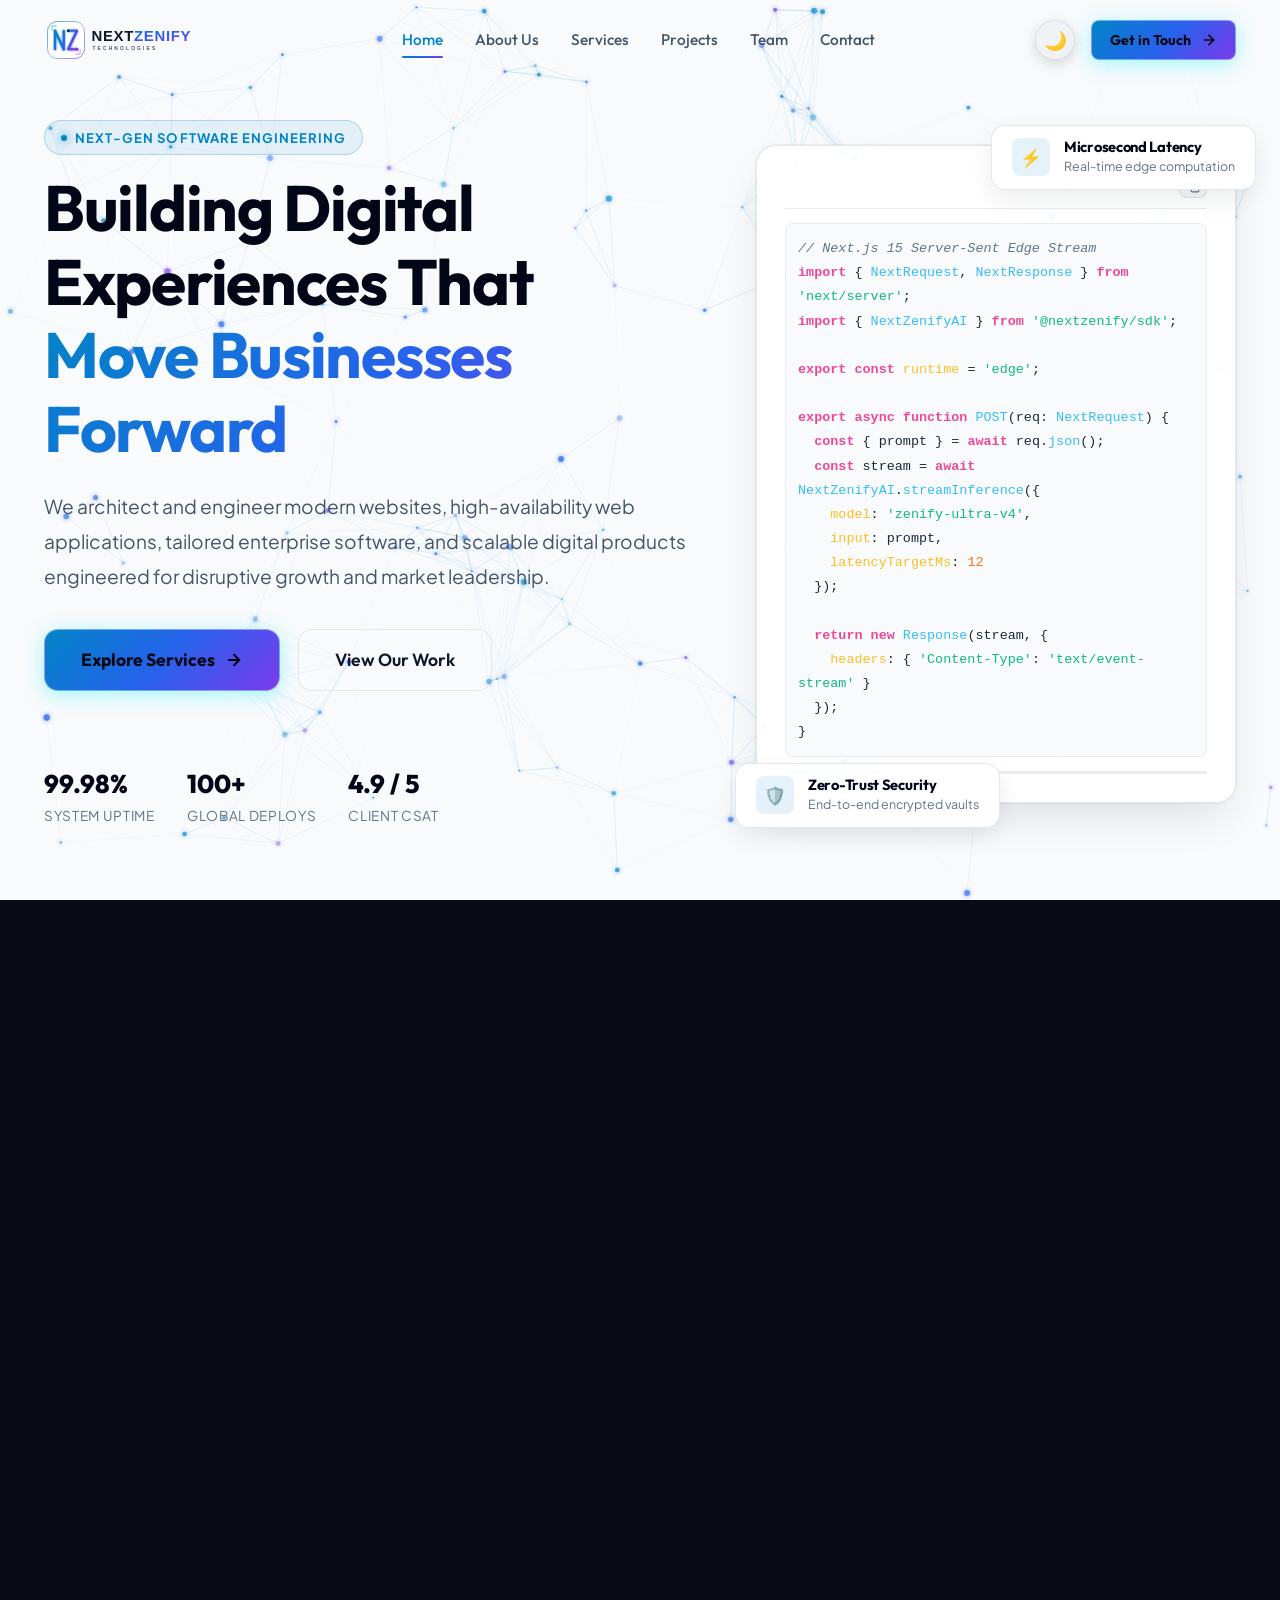
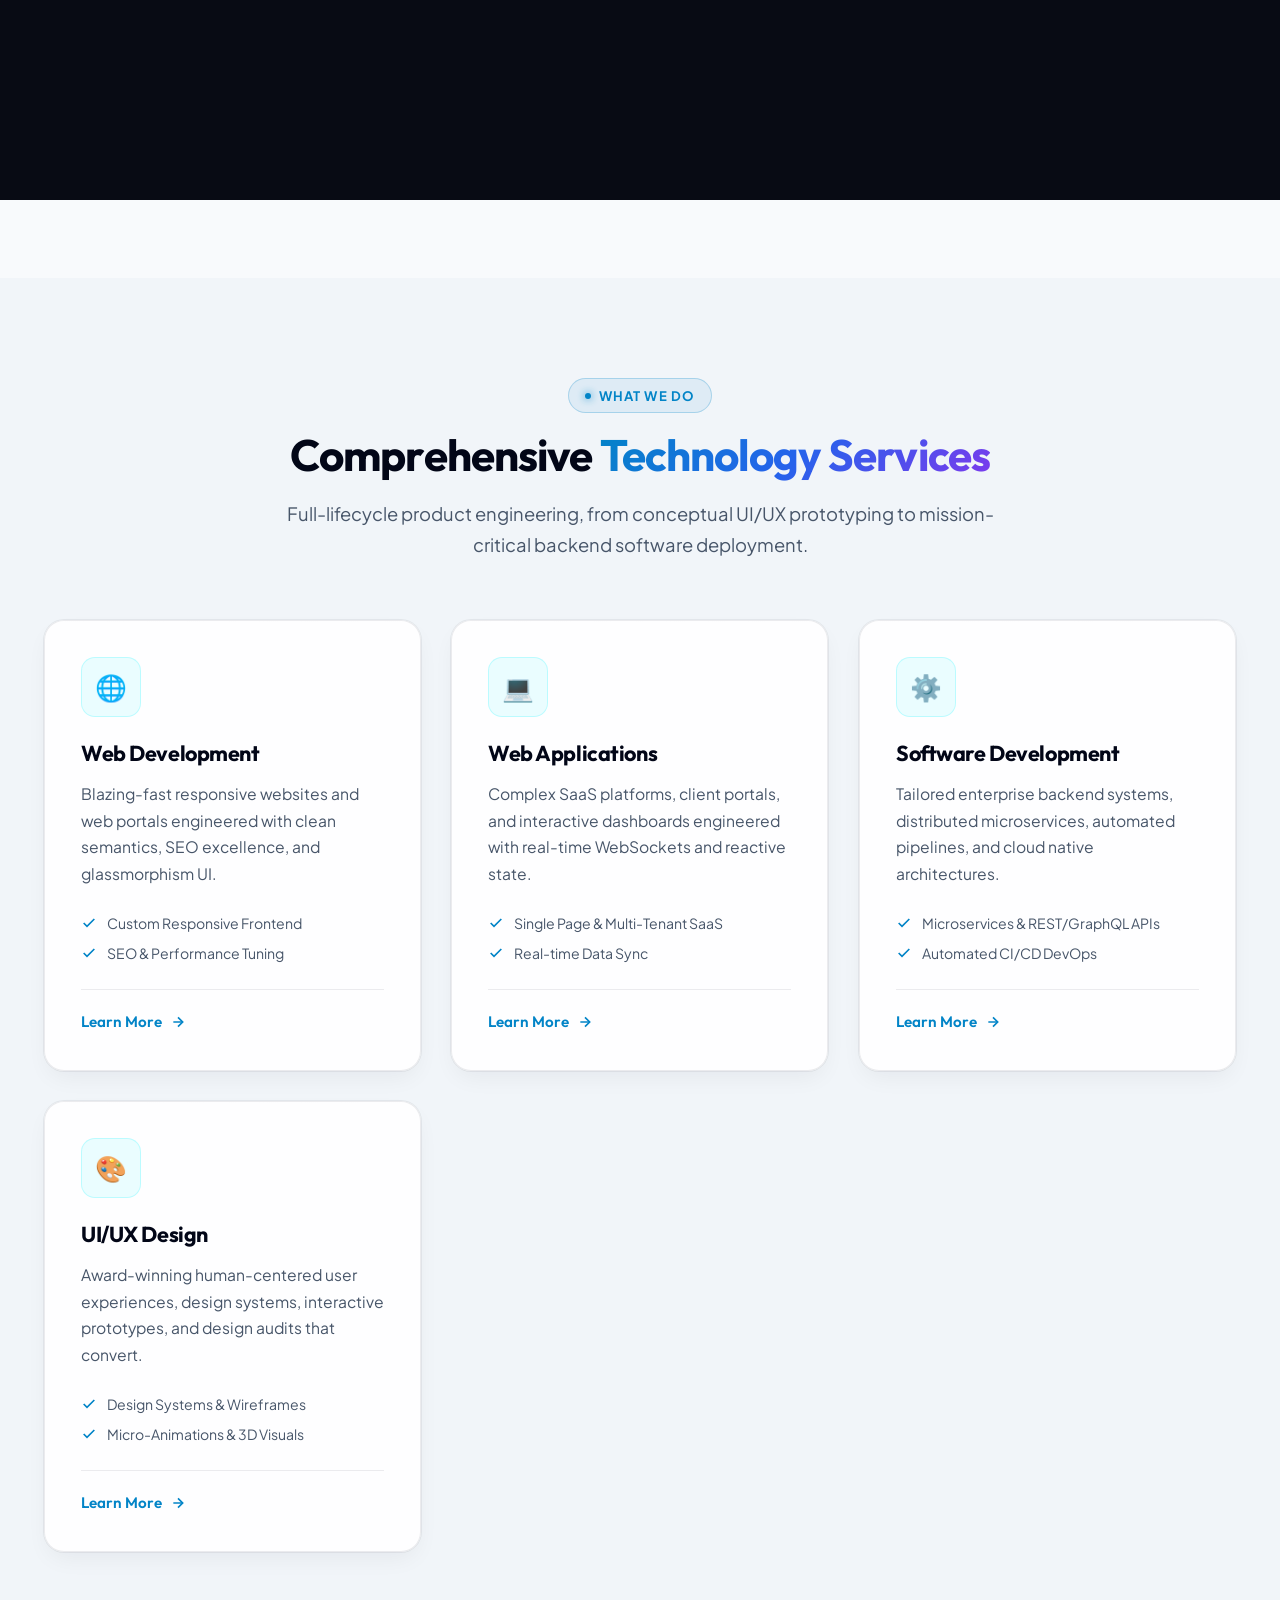
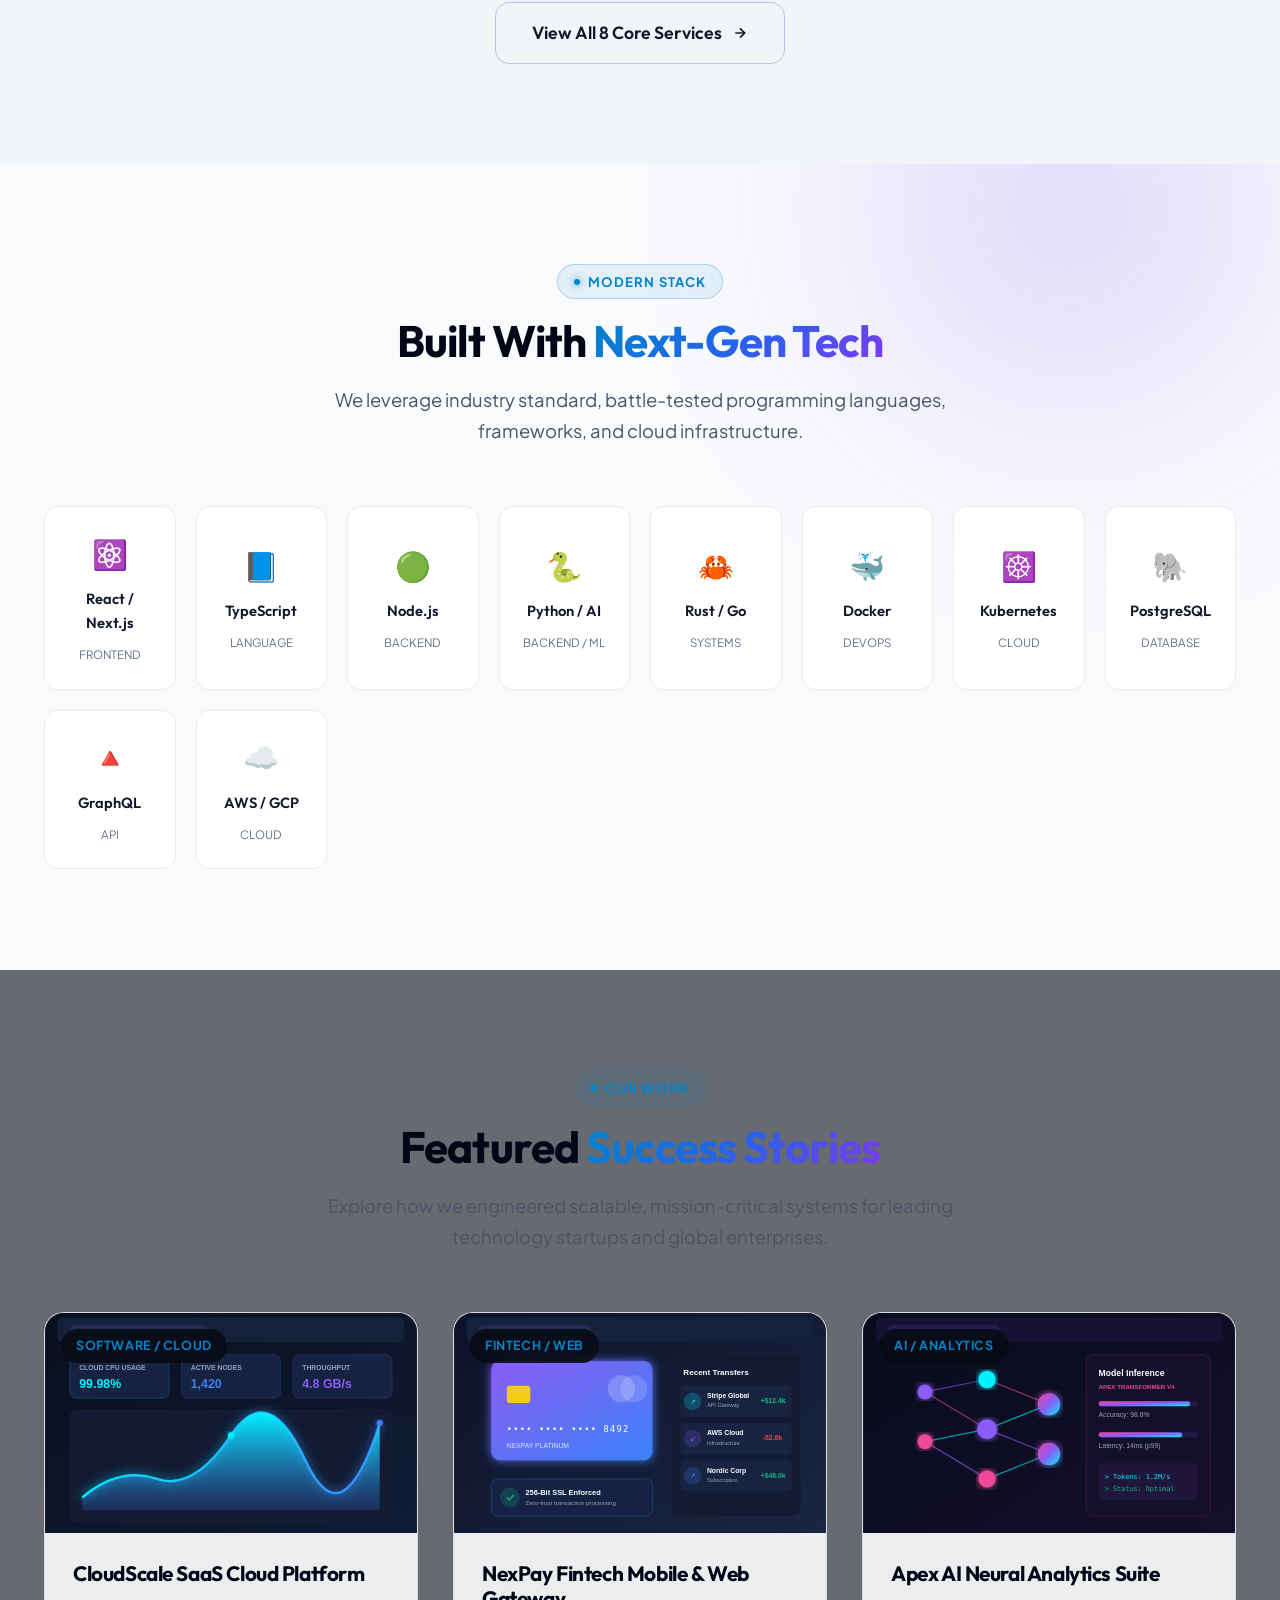
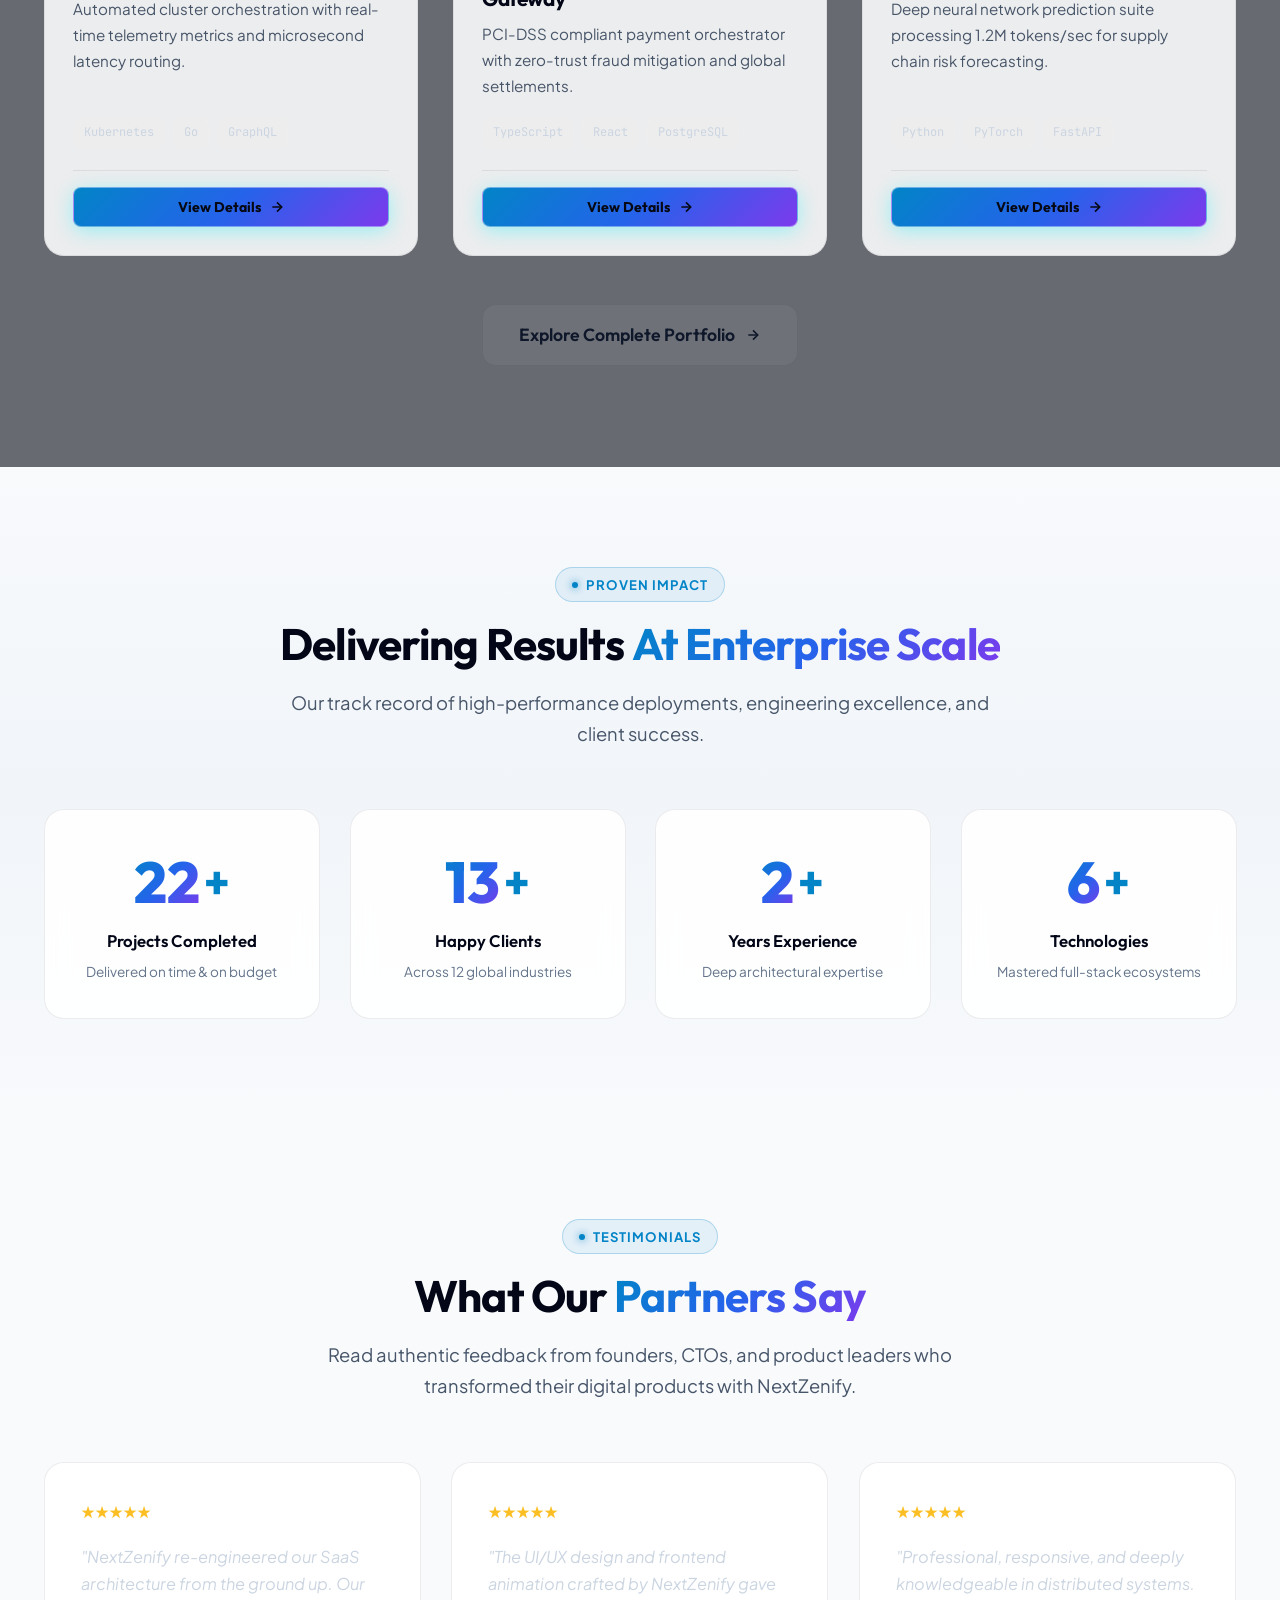
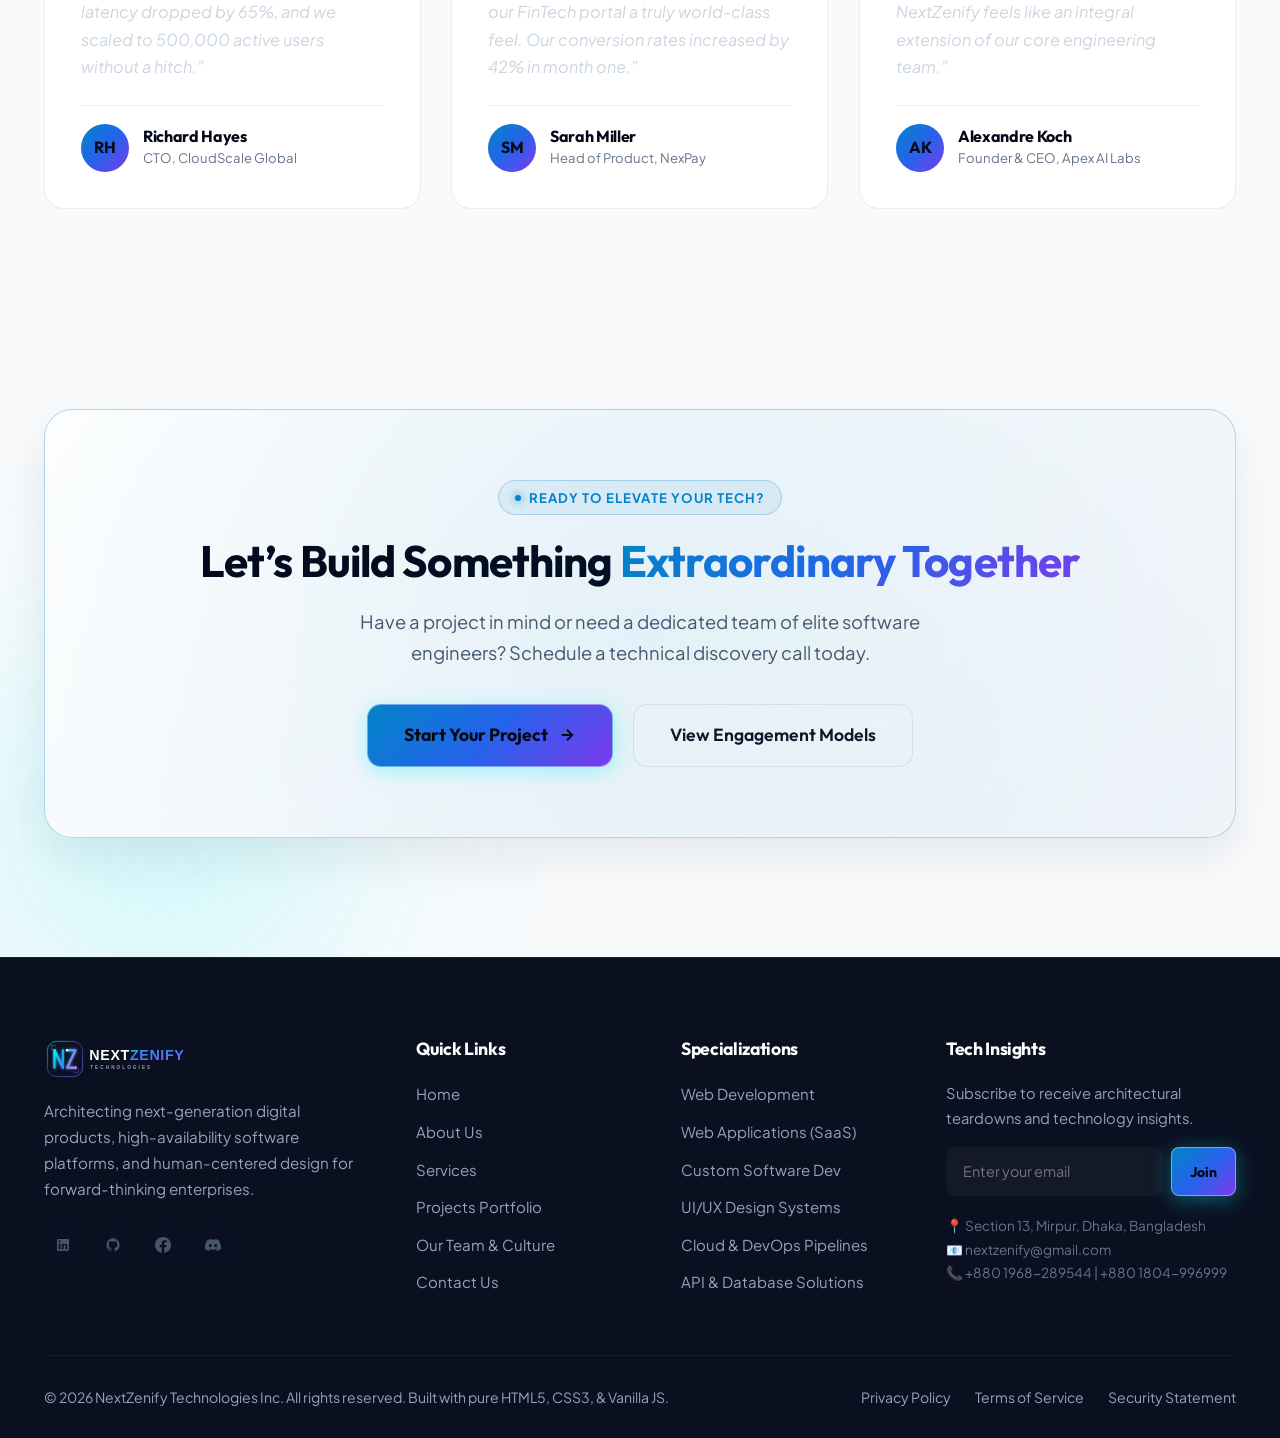
==== commit 565ed7e6: "Update responsive button" ====
--- a/index.html
+++ b/index.html
@@ -503,8 +503,10 @@
                 <span class="tech-tag">GraphQL</span>
               </div>
               <div class="project-actions">
-                <a href="#" class="btn btn-sm btn-primary btn-view-project" data-project-id="project-1">View Details</a>
-                <a href="projects.html" class="link-learn-more">All Projects &rarr;</a>
+                <button class="btn btn-sm btn-primary btn-view-project" data-project-id="project-1">
+                  <span>View Details</span>
+                  <svg class="icon-arrow" width="16" height="16" viewBox="0 0 24 24" fill="none" stroke="currentColor" stroke-width="2.5"><line x1="5" y1="12" x2="19" y2="12"></line><polyline points="12 5 19 12 12 19"></polyline></svg>
+                </button>
               </div>
             </div>
           </div>
@@ -524,8 +526,10 @@
                 <span class="tech-tag">PostgreSQL</span>
               </div>
               <div class="project-actions">
-                <a href="#" class="btn btn-sm btn-primary btn-view-project" data-project-id="project-2">View Details</a>
-                <a href="projects.html" class="link-learn-more">All Projects &rarr;</a>
+                <button class="btn btn-sm btn-primary btn-view-project" data-project-id="project-2">
+                  <span>View Details</span>
+                  <svg class="icon-arrow" width="16" height="16" viewBox="0 0 24 24" fill="none" stroke="currentColor" stroke-width="2.5"><line x1="5" y1="12" x2="19" y2="12"></line><polyline points="12 5 19 12 12 19"></polyline></svg>
+                </button>
               </div>
             </div>
           </div>
@@ -545,8 +549,10 @@
                 <span class="tech-tag">FastAPI</span>
               </div>
               <div class="project-actions">
-                <a href="#" class="btn btn-sm btn-primary btn-view-project" data-project-id="project-3">View Details</a>
-                <a href="projects.html" class="link-learn-more">All Projects &rarr;</a>
+                <button class="btn btn-sm btn-primary btn-view-project" data-project-id="project-3">
+                  <span>View Details</span>
+                  <svg class="icon-arrow" width="16" height="16" viewBox="0 0 24 24" fill="none" stroke="currentColor" stroke-width="2.5"><line x1="5" y1="12" x2="19" y2="12"></line><polyline points="12 5 19 12 12 19"></polyline></svg>
+                </button>
               </div>
             </div>
           </div>
--- a/css/style.css
+++ b/css/style.css
@@ -1806,9 +1806,20 @@
 .project-actions {
   display: flex;
   align-items: center;
-  justify-content: space-between;
+  justify-content: center;
+  gap: 12px;
   padding-top: 16px;
   border-top: 1px solid var(--border-glass);
+  width: 100%;
+}
+
+.project-actions .btn {
+  width: 100%;
+  display: inline-flex;
+  align-items: center;
+  justify-content: center;
+  gap: 8px;
+  text-align: center;
 }
 
 /* --------------------------------------------------------------------------
--- a/css/responsive.css
+++ b/css/responsive.css
@@ -317,6 +317,24 @@
     font-size: 0.92rem !important;
   }
 
+  .project-actions {
+    width: 100% !important;
+    display: flex !important;
+    flex-direction: column !important;
+    align-items: stretch !important;
+    gap: 10px !important;
+    padding-top: 14px !important;
+  }
+
+  .project-actions .btn {
+    width: 100% !important;
+    display: inline-flex !important;
+    align-items: center !important;
+    justify-content: center !important;
+    text-align: center !important;
+    box-sizing: border-box !important;
+  }
+
   .team-avatar-wrap {
     width: 120px !important;
     height: 120px !important;
